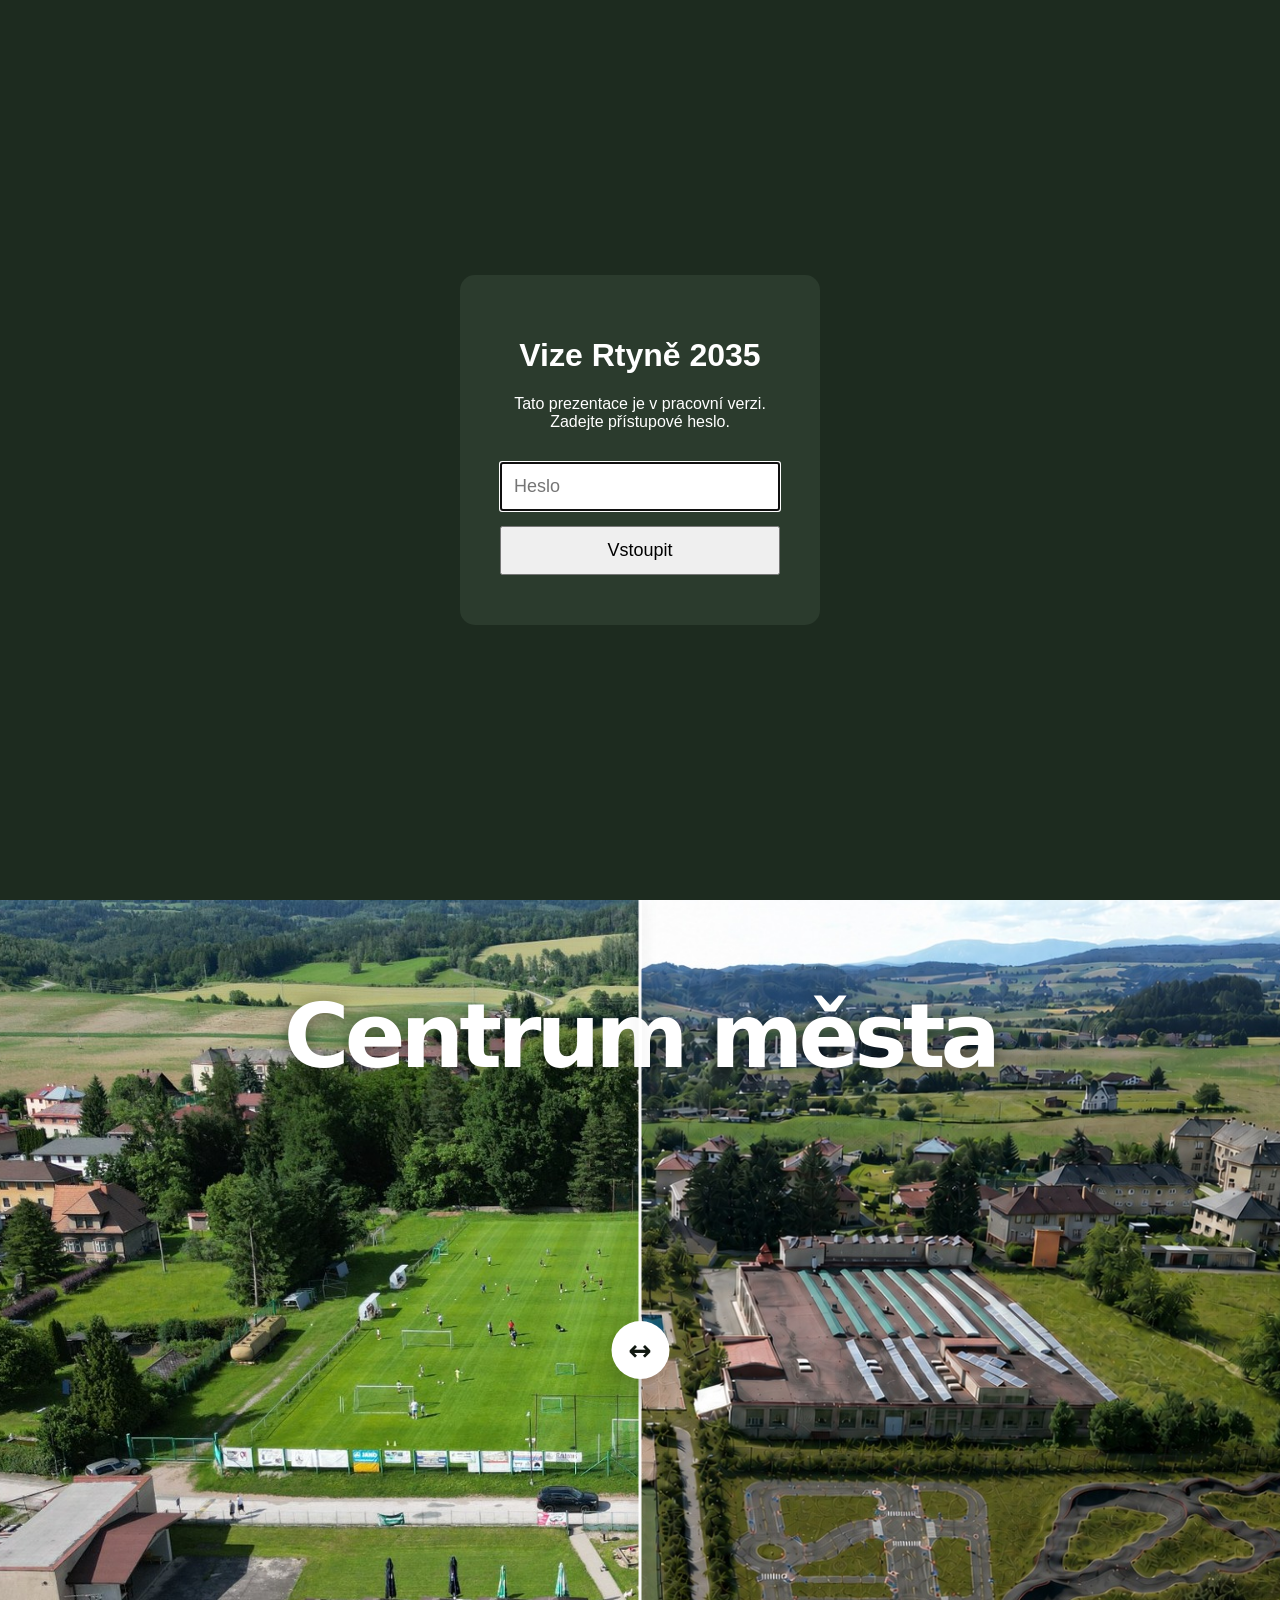
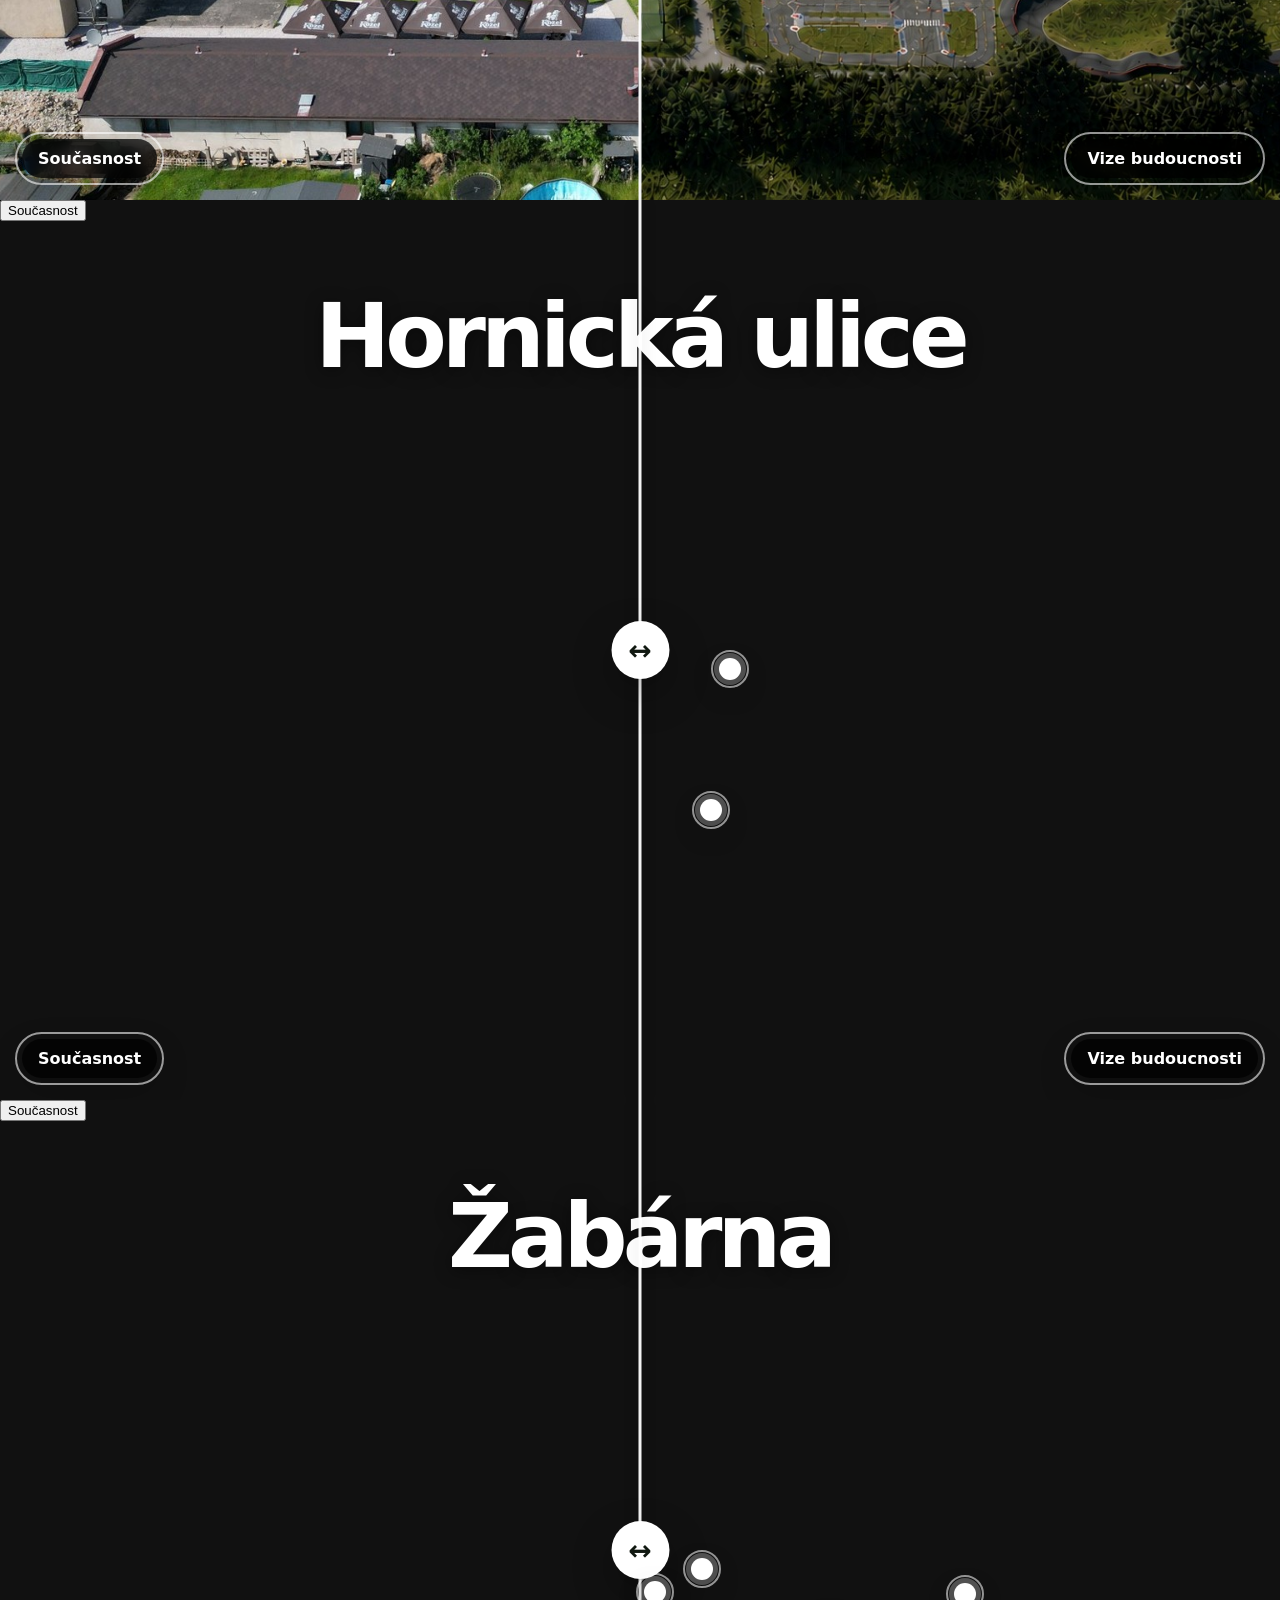
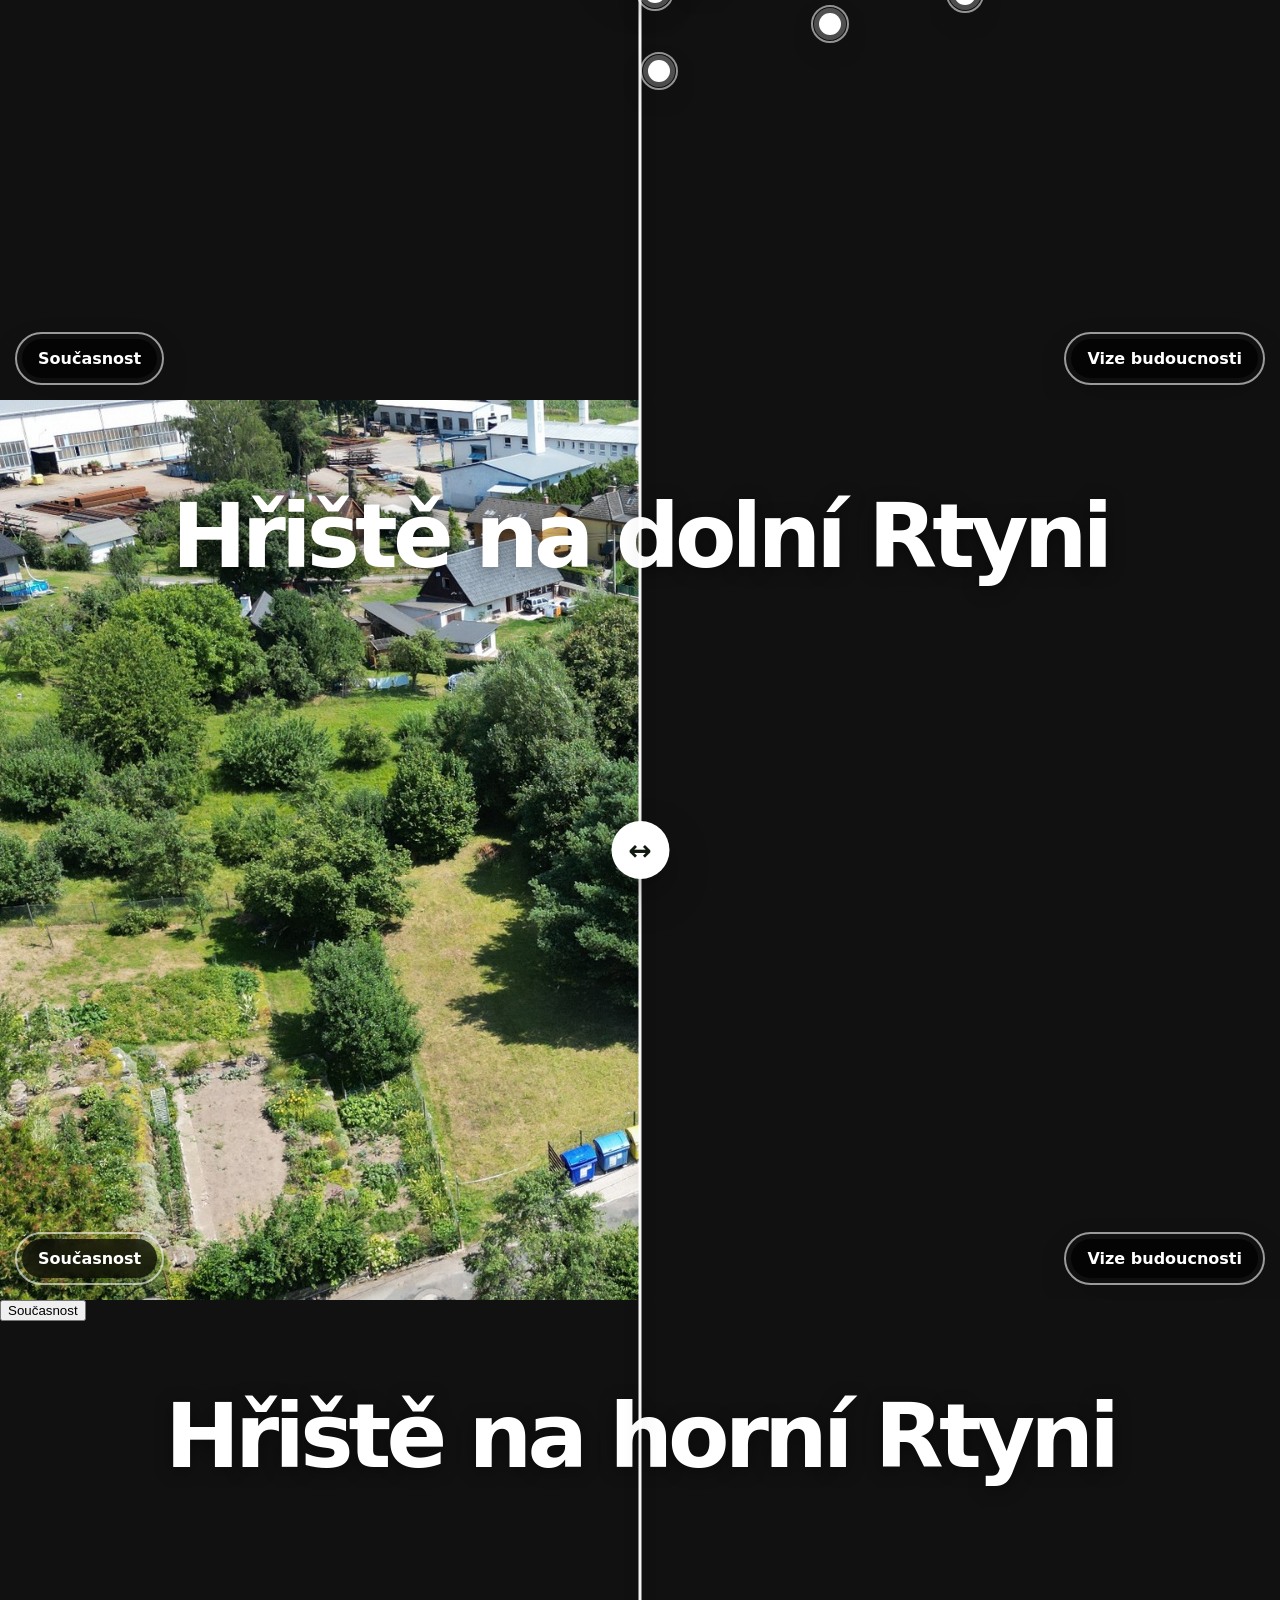
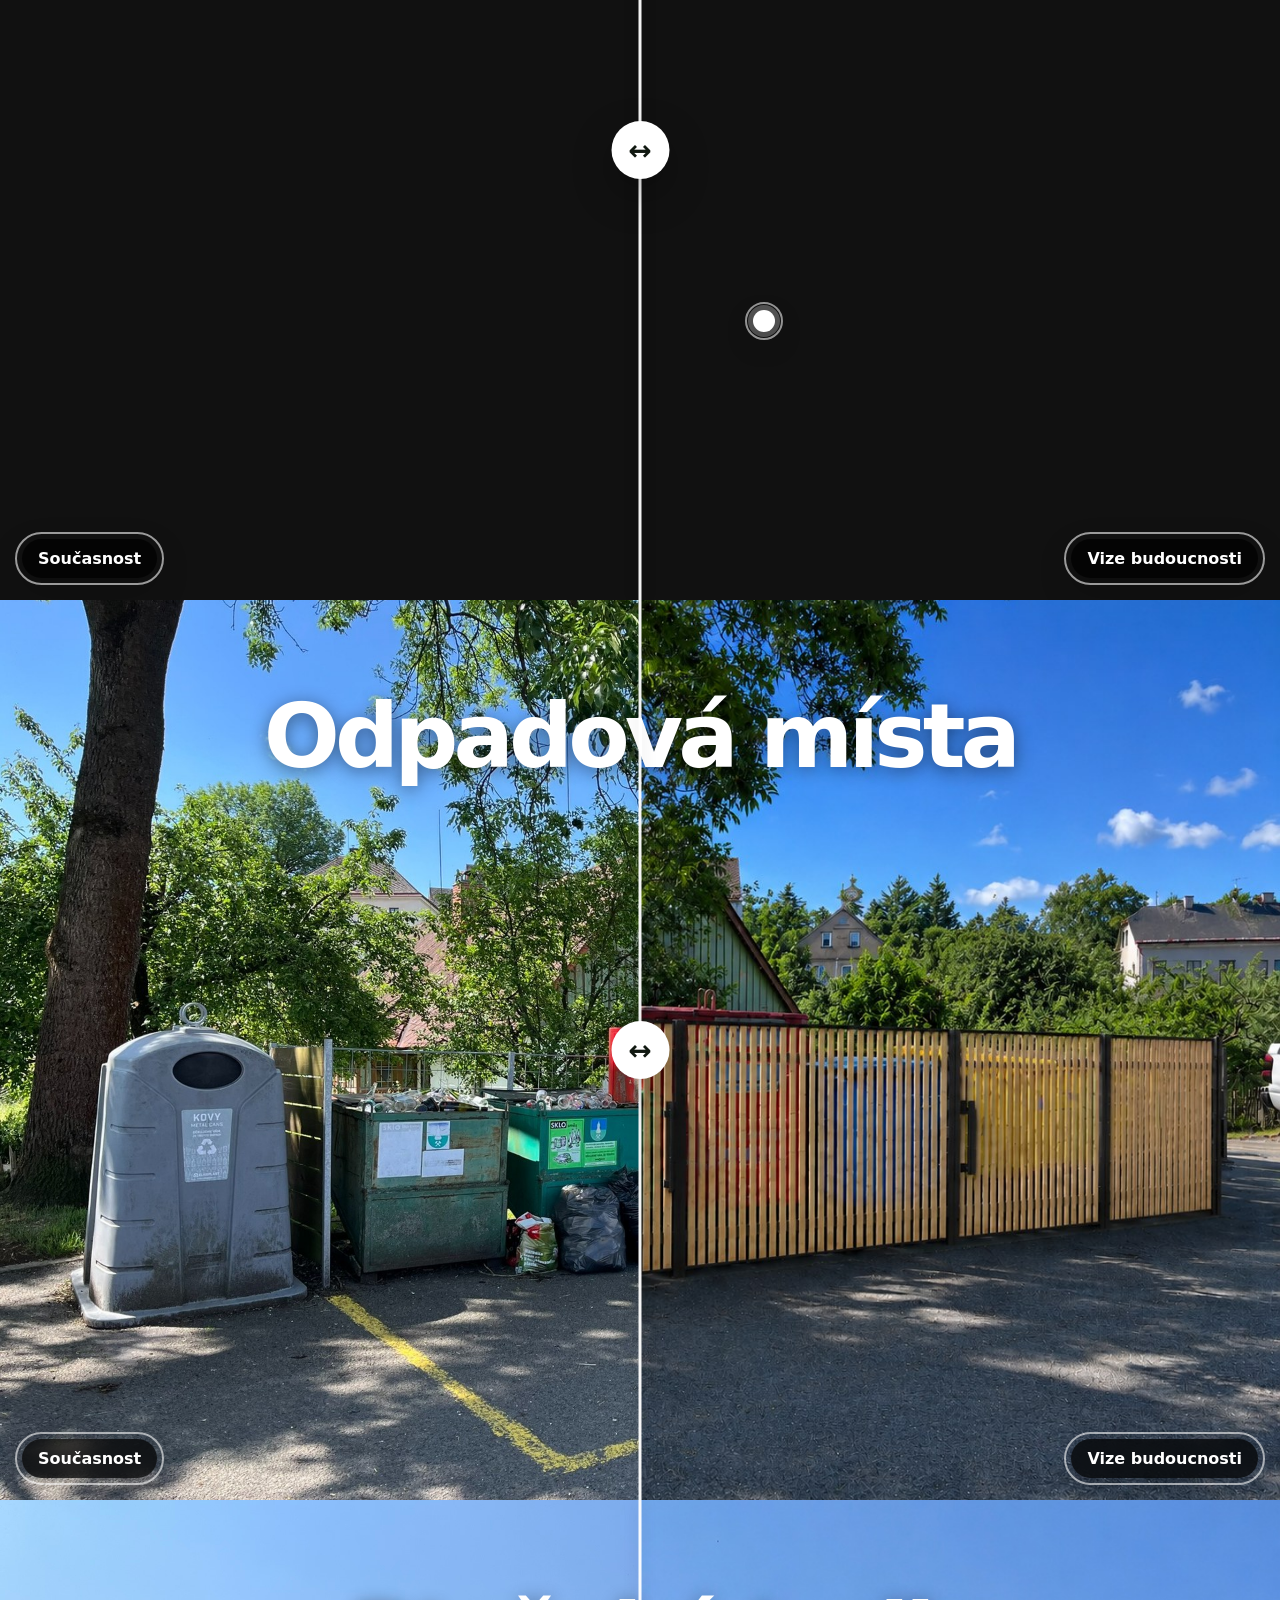
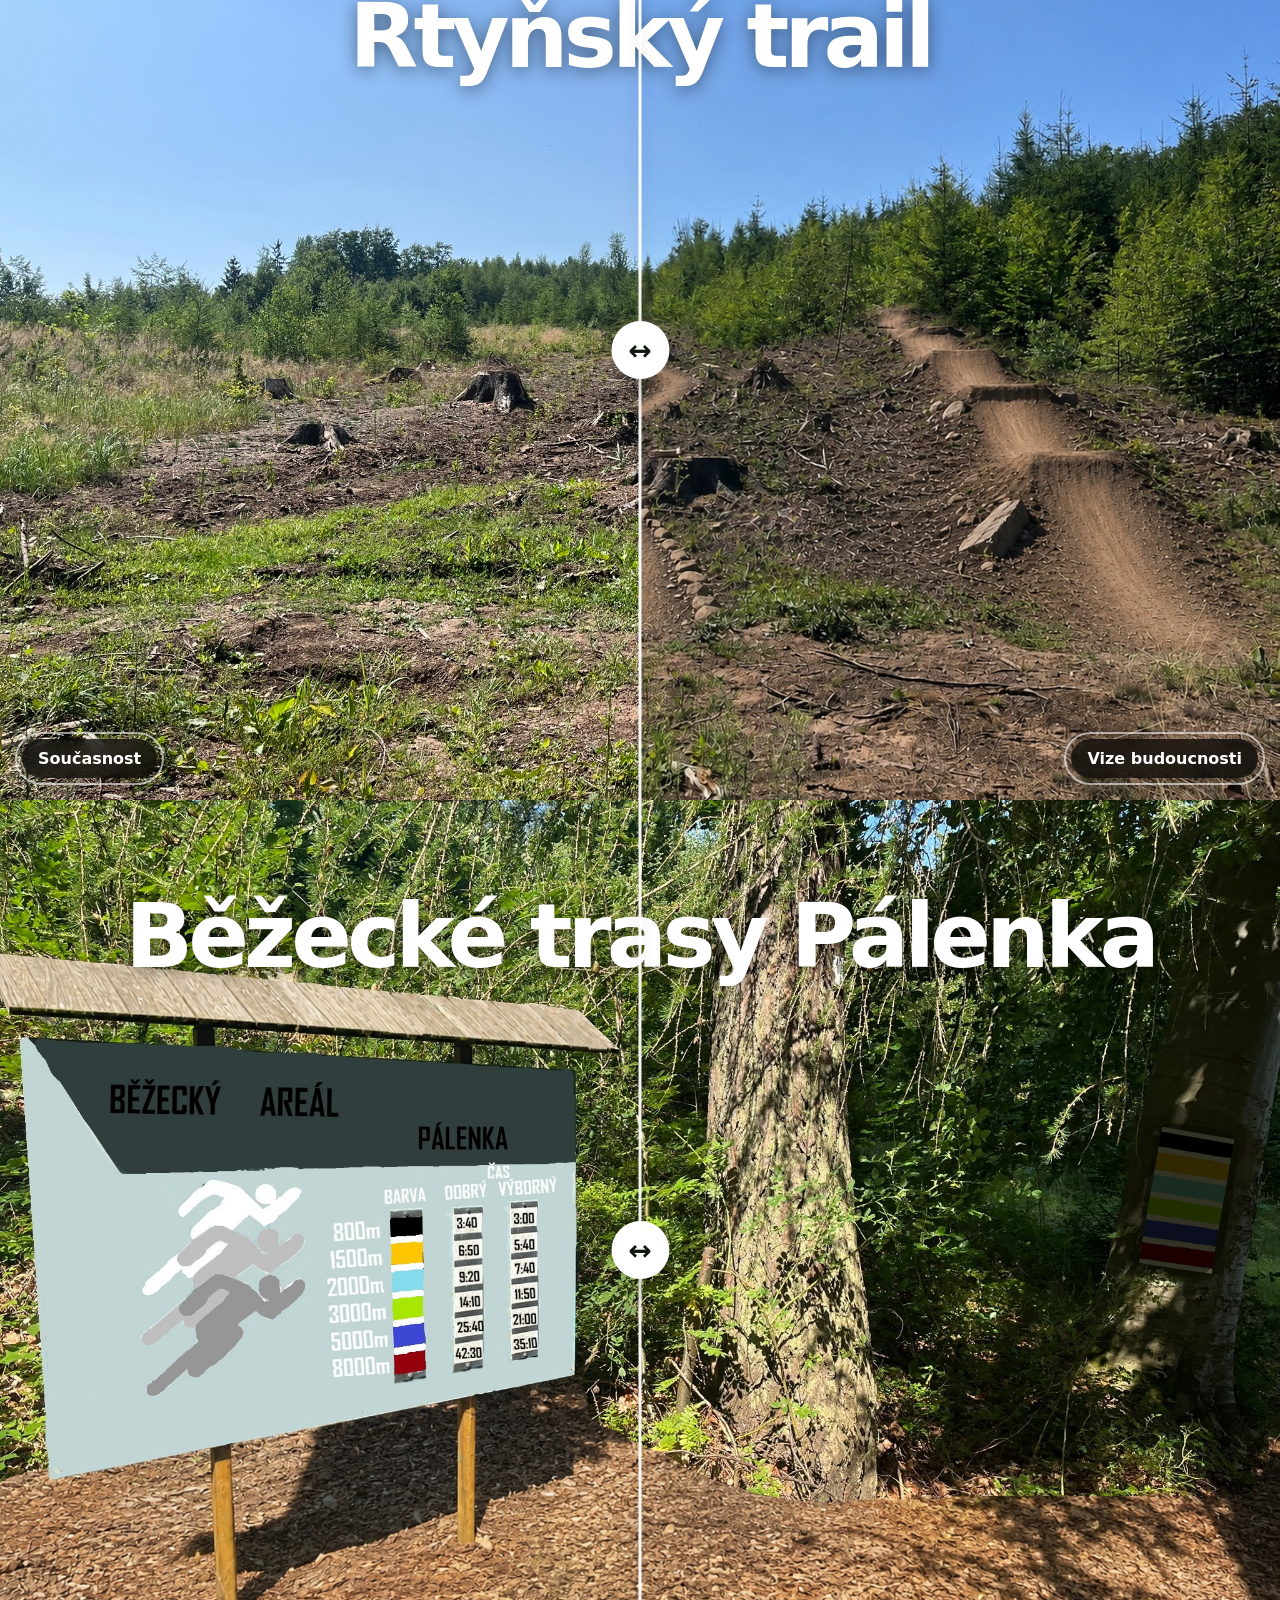
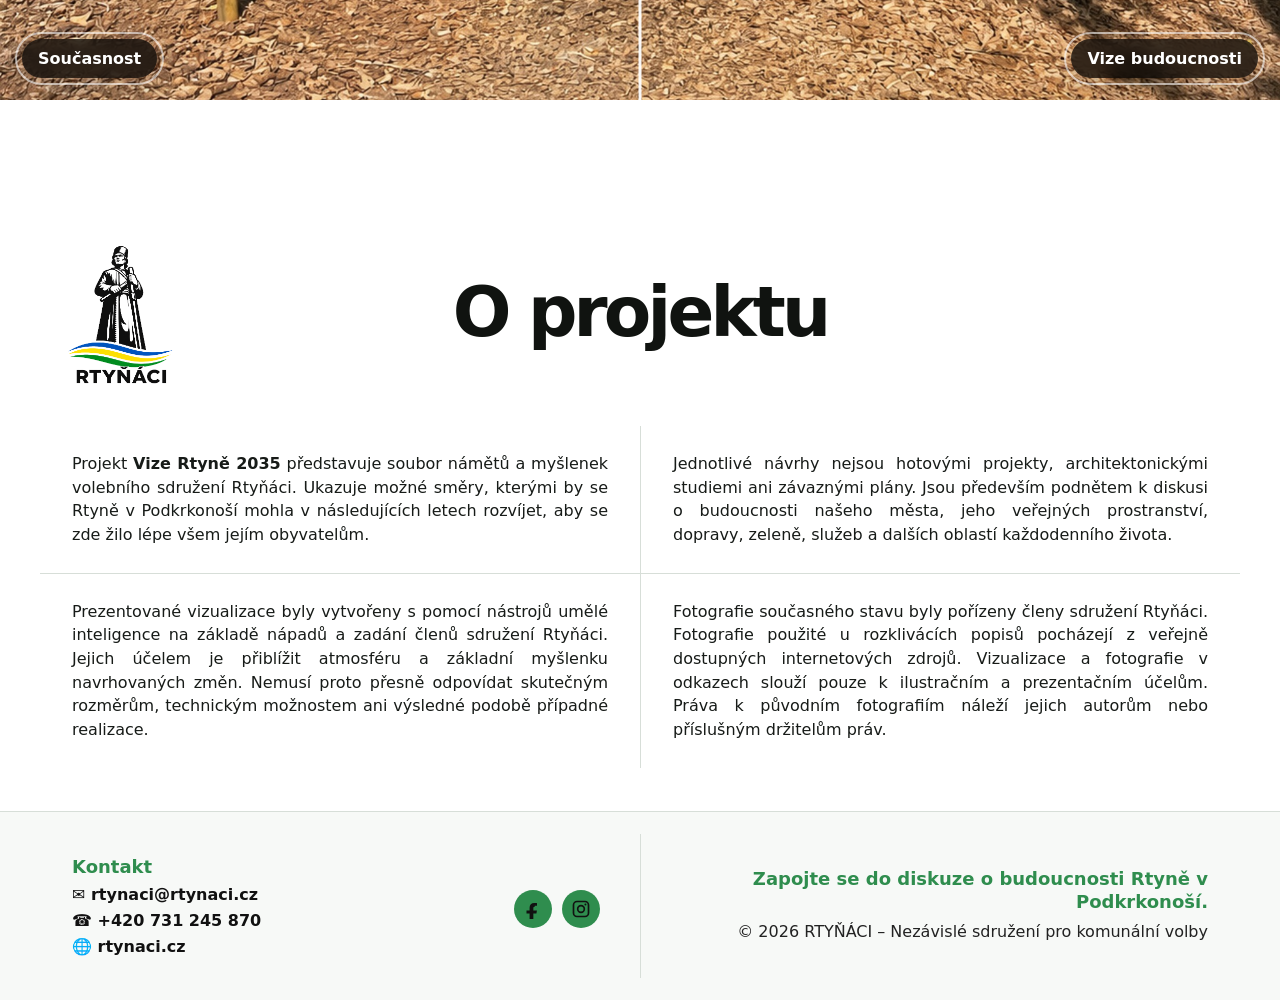
==== index.html @ 789ea383 "yes" ====
<!doctype html>
<html lang="cs">
<head>
  <meta charset="utf-8" />
  <meta name="viewport" content="width=device-width, initial-scale=1" />
  <title>Vize Rtyně 2035</title>
  <meta name="description" content="Interaktivní prezentace vizí veřejných prostor ve Rtyni v Podkrkonoší." />
  <link rel="stylesheet" href="style.css" />
  <style>
body.is-locked{
    overflow:hidden;
}
body.is-locked > *:not(#passwordGate){
    pointer-events:none;
    user-select:none;
}
#passwordGate{
    position:fixed;
    inset:0;
    background:#1d2b1f;
    display:flex;
    justify-content:center;
    align-items:center;
    z-index:99999;
    color:white;
    font-family:Arial,sans-serif;
}
.password-box{
    background:#2b3b2d;
    padding:40px;
    border-radius:15px;
    width:360px;
    text-align:center;
}
.password-box input{
    width:100%;
    padding:12px;
    margin:15px 0;
    font-size:18px;
}
.password-box button{
    width:100%;
    padding:12px;
    font-size:18px;
    cursor:pointer;
}
#passwordError{
    color:#ffb5b5;
    margin-top:10px;
}
</style>
</head>
<body>

  
<div id="passwordGate">
  <form class="password-box" id="passwordForm">
    <h1>Vize Rtyně 2035</h1>

    <p>Tato prezentace je v pracovní verzi.<br>Zadejte přístupové heslo.</p>

    <input
      id="passwordInput"
      type="password"
      placeholder="Heslo"
      autocomplete="current-password"
      autofocus
    >

    <button type="submit">Vstoupit</button>

    <div id="passwordError"></div>
  </form>
</div>

<div class="welcome-screen" id="welcomeScreen">
  <div class="welcome-screen__content">

    <h1>Vize Rtyně 2035</h1>

    <p class="welcome-screen__intro">
      Vítáme Vás na stránkách volebního sdružení Rtyňáci, kde představujeme
      naše vize Rtyně v Podkrkonoší, kam bychom ji v následujících letech chtěli posunout.
    </p>

    <div class="welcome-help">

      <div class="welcome-help__item">
        <div class="welcome-slider-demo">
          <span>Současnost</span>
          <div class="welcome-slider-demo__line">
            <div class="welcome-slider-demo__handle">↔</div>
          </div>
          <span>Vize</span>
        </div>

        <h2>Porovnávejte současnost a vizi</h2>
        <p>
          Posunutím svislého posuvníku můžete porovnat současný stav místa
          s naší představou jeho možné budoucí podoby.
        </p>
      </div>

      <div class="welcome-help__item">

       <div class="welcome-hotspot-demo-wrap">
  <div class="welcome-demo-controls">

    <span class="welcome-demo-label">
      Současnost
    </span>

    <div class="welcome-hotspot-demo"></div>

    <span class="welcome-demo-label">
      Vize
    </span>

  </div>
</div>

        <h2>Rozklikněte jednotlivé nápady</h2>
        <p>
          Kliknutím na označené body zobrazíte podrobnější informace a inspirativní fotografie k jednotlivým návrhům.
        </p>
      </div>

    </div>

    <img
      class="welcome-screen__logo"
      src="images/o-projektu/logo-rtynaci.png"
      alt="Rtyňáci"
    >

    <button class="welcome-screen__button" id="welcomeContinue">
      Prohlédnout vize
    </button>

  </div>
</div>

  <header class="topbar" aria-label="Hlavní navigace">
    <nav class="nav" aria-label="Menu">
      <a href="#uvod" class="nav-link">Mapa</a>
      <div class="dropdown">
        <button class="dropdown-toggle" type="button">Místa</button>
        <div class="dropdown-menu" aria-label="Seznam míst">
          <a href="#zabarna">Žabárna</a>
          <a href="#horni">Hřiště na horní Rtyni</a>
          <a href="#hornicka">Hornická ulice</a>
          <a href="#dolni">Hřiště na dolní Rtyni</a>
          <a href="#centrum">Centrum města</a>
          <a href="#odpady">Odpadová místa</a>
          <a href="#rtynsky-trail">Rtyňský trail</a>
          <a href="#bezecke-trasy-palenka">Běžecké trasy Pálenka</a>
        </div>
      </div>
      <a href="#o-projektu" class="nav-link">O projektu</a>
    </nav>
  </header>

  <main>
    <section id="uvod" class="city-map page" aria-label="Mapa Rtyně">
      <picture><source media="(max-width: 820px)" srcset="images/mapa/rtyne-letecky-mobile.webp" type="image/webp" /><img class="city-map-img" src="images/mapa/rtyne-letecky.jpg" alt="Letecký pohled na Rtyni" fetchpriority="high" decoding="async" /></picture>

      <div class="city-title">
        <h1>Vize Rtyně 2035</h1>
        <p>Kliknutím na bod otevřete konkrétní místo.</p>
      </div>

      <div class="city-points" id="cityPoints" aria-label="Klikací body ve městě"></div>
    </section>

    <section id="zabarna" class="compare page" aria-label="Žabárna">
      <picture><source media="(max-width: 820px)" srcset="images/zabarna/vize-mobile.webp" type="image/webp" /><img class="compare-img compare-future" src="images/zabarna/vize.jpg" alt="Vize budoucnosti rybníka Žabárna" loading="lazy" decoding="async" /></picture>
      <div class="compare-before">
        <picture><source media="(max-width: 820px)" srcset="images/zabarna/soucasnost-mobile.webp" type="image/webp" /><img class="compare-img compare-current" src="images/zabarna/soucasnost.jpg" alt="Současný stav rybníka Žabárna" loading="lazy" decoding="async" /></picture>
      </div>
      <input class="compare-range" type="range" min="0" max="100" value="50" aria-label="Porovnání současnosti a vize Žabárny" />
      <div class="compare-line" aria-hidden="true"><span class="handle">↔</span></div>
      <div class="title-card"><h1>Žabárna</h1></div>
      <div class="hotspots" id="hotspots" data-hotspots="data/hotspots.json" aria-label="Klikací body vize Žabárny"></div>
      <article class="info-card" id="infoCard" hidden>
        <button class="card-close" id="cardClose" aria-label="Zavřít kartu">×</button>
        <img id="cardImage" src="" alt="" />
        <div class="card-body">
          <h2 id="cardTitle"></h2>
          <p id="cardText"></p>
        </div>
      </article>
      <div class="labels" aria-hidden="true"><span>Současnost</span><span>Vize budoucnosti</span></div>
    </section>

    <section id="horni" class="compare page" aria-label="Hřiště na horní Rtyni">
      <picture><source media="(max-width: 820px)" srcset="images/horni/vize-mobile.webp" type="image/webp" /><img class="compare-img compare-future" src="images/horni/vize.jpg" alt="Vize Hřiště na horní Rtyni" loading="lazy" decoding="async" /></picture>
      <div class="compare-before"><picture><source media="(max-width: 820px)" srcset="images/horni/soucasnost-mobile.webp" type="image/webp" /><img class="compare-img compare-current" src="images/horni/soucasnost.jpg" alt="Současný stav Hřiště na horní Rtyni" loading="lazy" decoding="async" /></picture></div>
      <input class="compare-range" type="range" min="0" max="100" value="50" aria-label="Porovnání Hřiště na horní Rtyni" />
      <div class="compare-line" aria-hidden="true"><span class="handle">↔</span></div>
      <div class="title-card"><h1>Hřiště na horní Rtyni</h1></div>
      <div class="hotspots" data-hotspots="data/horni-hotspots.json" aria-label="Klikací body vize Hřiště na horní Rtyni"></div>
      <article class="info-card" hidden>
        <button class="card-close" aria-label="Zavřít kartu">×</button>
        <img src="" alt="" />
        <div class="card-body">
          <h2></h2>
          <p></p>
        </div>
      </article>
      <div class="labels" aria-hidden="true"><span>Současnost</span><span>Vize budoucnosti</span></div>
    </section>

    <section id="hornicka" class="compare page empty-future" aria-label="Hornická ulice">
      <picture><source media="(max-width: 820px)" srcset="images/hornicka/vize-mobile.webp" type="image/webp" /><img class="compare-img compare-future" src="images/hornicka/vize.jpg" alt="Prázdná vize Hornické ulice" loading="lazy" decoding="async" /></picture>
      <div class="compare-before"><picture><source media="(max-width: 820px)" srcset="images/hornicka/soucasnost-mobile.webp" type="image/webp" /><img class="compare-img compare-current" src="images/hornicka/soucasnost.jpg" alt="Současný stav Hornické ulice" loading="lazy" decoding="async" /></picture></div>
      <input class="compare-range" type="range" min="0" max="100" value="50" aria-label="Porovnání Hornické ulice" />
      <div class="compare-line" aria-hidden="true"><span class="handle">↔</span></div>
      <div class="title-card"><h1>Hornická ulice</h1></div>
      <div class="labels" aria-hidden="true"><span>Současnost</span><span>Vize budoucnosti</span></div>
    </section>

    <section id="dolni" class="compare page empty-future" aria-label="Hřiště na  Rtyni">
      <picture><source media="(max-width: 820px)" srcset="images/dolni/vize-mobile.webp" type="image/webp" /><img class="compare-img compare-future" src="images/dolni/vize.jpg" alt="Prázdná vize Hřiště na dolní Rtyni" loading="lazy" decoding="async" /></picture>
      <div class="compare-before"><picture><source media="(max-width: 820px)" srcset="images/dolni/soucasnost-mobile.webp" type="image/webp" /><img class="compare-img compare-current" src="images/dolni/soucasnost.jpg" alt="Současný stav Hřiště na dolní Rtyni" loading="lazy" decoding="async" /></picture></div>
      <input class="compare-range" type="range" min="0" max="100" value="50" aria-label="Porovnání Hřiště na dolní Rtyni" />
      <div class="compare-line" aria-hidden="true"><span class="handle">↔</span></div>
      <div class="title-card"><h1>Hřiště na dolní Rtyni</h1></div>
      <div class="labels" aria-hidden="true"><span>Současnost</span><span>Vize budoucnosti</span></div>
    </section>

    <section id="centrum" class="compare page empty-future" aria-label="Centrum města">
      <picture><source media="(max-width: 820px)" srcset="images/centrum/vize-mobile.webp" type="image/webp" /><img class="compare-img compare-future" src="images/centrum/vize.jpg" alt="Prázdná vize centra města" loading="lazy" decoding="async" /></picture>
      <div class="compare-before"><picture><source media="(max-width: 820px)" srcset="images/centrum/soucasnost-mobile.webp" type="image/webp" /><img class="compare-img compare-current" src="images/centrum/soucasnost.jpg" alt="Současný stav centra města" loading="lazy" decoding="async" /></picture></div>
      <input class="compare-range" type="range" min="0" max="100" value="50" aria-label="Porovnání centra města" />
      <div class="compare-line" aria-hidden="true"><span class="handle">↔</span></div>
      <div class="title-card"><h1>Centrum města</h1></div>
      <div class="labels" aria-hidden="true"><span>Současnost</span><span>Vize budoucnosti</span></div>
    </section>

    <section id="odpady" class="compare page" aria-label="Odpadová místa">
      <picture><source media="(max-width: 820px)" srcset="images/odpady/vize-mobile.webp" type="image/webp" /><img class="compare-img compare-future" src="images/odpady/vize.jpg" alt="Vize odpadových míst" loading="lazy" decoding="async" /></picture>
      <div class="compare-before"><picture><source media="(max-width: 820px)" srcset="images/odpady/soucasnost-mobile.webp" type="image/webp" /><img class="compare-img compare-current" src="images/odpady/soucasnost.jpg" alt="Současný stav odpadového místa" loading="lazy" decoding="async" /></picture></div>
      <input class="compare-range" type="range" min="0" max="100" value="50" aria-label="Porovnání odpadových míst" />
      <div class="compare-line" aria-hidden="true"><span class="handle">↔</span></div>
      <div class="title-card"><h1>Odpadová místa</h1></div>
      <div class="labels" aria-hidden="true"><span>Současnost</span><span>Vize budoucnosti</span></div>
    </section>

    <section id="rtynsky-trail" class="compare page empty-future" aria-label="Rtyňský trail">
      <picture><source media="(max-width: 820px)" srcset="images/rtynsky-trail/vize-mobile.webp" type="image/webp" /><img class="compare-img compare-future" src="images/rtynsky-trail/vize.jpg" alt="Budoucí vize Rtyňského trailu" loading="lazy" decoding="async" /></picture>
      <div class="compare-before"><picture><source media="(max-width: 820px)" srcset="images/rtynsky-trail/soucasnost-mobile.webp" type="image/webp" /><img class="compare-img compare-current" src="images/rtynsky-trail/soucasnost.jpg" alt="Současný stav Rtyňského trailu" loading="lazy" decoding="async" /></picture></div>
      <input class="compare-range" type="range" min="0" max="100" value="50" aria-label="Porovnání současnosti a vize Rtyňského trailu" />
      <div class="compare-line" aria-hidden="true"><span class="handle">↔</span></div>
      <div class="title-card"><h1>Rtyňský trail</h1></div>
      <div class="hotspots" data-hotspots="data/rtynsky-trail-hotspots.json" aria-label="Klikací body Rtyňského trailu"></div>
      <article class="info-card" hidden>
        <button class="card-close" aria-label="Zavřít kartu">×</button>
        <img src="" alt="" />
        <div class="card-body"><h2></h2><p></p></div>
      </article>
      <div class="labels" aria-hidden="true"><span>Současnost</span><span>Vize budoucnosti</span></div>
    </section>

    <section id="bezecke-trasy-palenka" class="compare page empty-future" aria-label="Běžecké trasy Pálenka">
      <picture><source media="(max-width: 820px)" srcset="images/palenka/vize-mobile.webp" type="image/webp" /><img class="compare-img compare-future" src="images/palenka/vize.jpg" alt="Budoucí vize běžeckých tras Pálenka" loading="lazy" decoding="async" /></picture>
      <div class="compare-before"><picture><source media="(max-width: 820px)" srcset="images/palenka/soucasnost-mobile.webp" type="image/webp" /><img class="compare-img compare-current" src="images/palenka/soucasnost.jpg" alt="Současný stav běžeckých tras Pálenka" loading="lazy" decoding="async" /></picture></div>
      <input class="compare-range" type="range" min="0" max="100" value="50" aria-label="Porovnání současnosti a vize běžeckých tras Pálenka" />
      <div class="compare-line" aria-hidden="true"><span class="handle">↔</span></div>
      <div class="title-card"><h1>Běžecké trasy Pálenka</h1></div>
      <div class="hotspots" data-hotspots="data/palenka-hotspots.json" aria-label="Klikací body běžeckých tras Pálenka"></div>
      <article class="info-card" hidden>
        <button class="card-close" aria-label="Zavřít kartu">×</button>
        <img src="" alt="" />
        <div class="card-body"><h2></h2><p></p></div>
      </article>
      <div class="labels" aria-hidden="true"><span>Současnost</span><span>Vize budoucnosti</span></div>
    </section>


    <section id="o-projektu" class="about-project page" aria-labelledby="aboutProjectTitle">
      <div class="about-project__inner">

        <div class="about-project__masthead">
          <img
            class="about-project__logo"
            src="images/o-projektu/logo-rtynaci.png"
            alt="Rtyňáci"
          />

          <header class="about-project__header">
<h1 id="aboutProjectTitle">
              O projektu
            </h1>
          </header>
        </div>

        <div class="about-project__layout">
          <div class="about-project__body">
            <div class="about-project__columns">
              <div>
                <p>Projekt <strong>Vize Rtyně 2035</strong> představuje soubor námětů a myšlenek volebního sdružení Rtyňáci. Ukazuje možné směry, kterými by se Rtyně v Podkrkonoší mohla v následujících letech rozvíjet, aby se zde žilo lépe všem jejím obyvatelům.</p>

                <p>Prezentované vizualizace byly vytvořeny s pomocí nástrojů umělé inteligence na základě nápadů a zadání členů sdružení Rtyňáci. Jejich účelem je přiblížit atmosféru a základní myšlenku navrhovaných změn. Nemusí proto přesně odpovídat skutečným rozměrům, technickým možnostem ani výsledné podobě případné realizace.</p>
                 </div>

              <div>
               <p>Jednotlivé návrhy nejsou hotovými projekty, architektonickými studiemi ani závaznými plány. Jsou především podnětem k diskusi o budoucnosti našeho města, jeho veřejných prostranství, dopravy, zeleně, služeb a dalších oblastí každodenního života.</p>

                <p>Fotografie současného stavu byly pořízeny členy sdružení Rtyňáci. Fotografie použité u rozklivácích popisů pocházejí z veřejně dostupných internetových zdrojů. Vizualizace a fotografie v odkazech slouží pouze k ilustračním a prezentačním účelům. Práva k původním fotografiím náleží jejich autorům nebo příslušným držitelům práv.</p>
              </div>
            </div>
</div>
</div>
      </div>

      <footer class="about-project__footer">
        <div class="about-project__footer-inner">
          <div class="footer-contact">
            <div class="footer-contact__details">
              <strong>Kontakt</strong>
              <a href="mailto:rtynaci@rtynaci.cz">✉ rtynaci@rtynaci.cz</a>
              <a href="tel:+420731245870">☎ +420 731 245 870</a>
              <a href="https://rtynaci.cz/" target="_blank" rel="noopener noreferrer">🌐 rtynaci.cz</a>
            </div>

            <div class="footer-social" aria-label="Sociální sítě">
              <a
                class="social-link"
                href="https://www.facebook.com/people/Rty%C5%88%C3%A1ci/61572109281698/"
                target="_blank"
                rel="noopener noreferrer"
                aria-label="Facebook"
                title="Facebook"
              >
                <svg viewBox="0 0 24 24" width="20" height="20" fill="currentColor" aria-hidden="true">
                  <path d="M14.2 8.2h2.6V5.1c-.5-.1-2-.2-3.4-.2-3.3 0-5.5 2-5.5 5.7v3.2H4.2v3.5h3.7V24h4.5v-6.7h3.7l.6-3.5h-4.3v-2.9c0-1 .3-1.7 1.8-1.7z"/>
                </svg>
              </a>

              <a
                class="social-link"
                href="https://www.instagram.com/rtynaci?utm_source=qr"
                target="_blank"
                rel="noopener noreferrer"
                aria-label="Instagram"
                title="Instagram"
              >
                <svg viewBox="0 0 24 24" width="20" height="20" fill="currentColor" aria-hidden="true">
                  <path d="M7.2 2h9.6A5.2 5.2 0 0 1 22 7.2v9.6a5.2 5.2 0 0 1-5.2 5.2H7.2A5.2 5.2 0 0 1 2 16.8V7.2A5.2 5.2 0 0 1 7.2 2zm0 2A3.2 3.2 0 0 0 4 7.2v9.6A3.2 3.2 0 0 0 7.2 20h9.6a3.2 3.2 0 0 0 3.2-3.2V7.2A3.2 3.2 0 0 0 16.8 4H7.2zm10.1 1.5a1.2 1.2 0 1 1 0 2.4 1.2 1.2 0 0 1 0-2.4zM12 7a5 5 0 1 1 0 10 5 5 0 0 1 0-10zm0 2a3 3 0 1 0 0 6 3 3 0 0 0 0-6z"/>
                </svg>
              </a>
            </div>
          </div>

          <div class="footer-discussion">
            <strong>Zapojte se do diskuze o budoucnosti Rtyně v Podkrkonoší.</strong>
            <span>© 2026 RTYŇÁCI – Nezávislé sdružení pro komunální volby</span>

            
          </div>
        </div>
      </footer>
    </section>

  </main>

  <script src="config.js"></script>
  <script src="slider.js"></script>
  <script src="hotspots.js"></script>
  <script src="script.js"></script>
  <script>
(function () {

const PASSWORD = window.SETTINGS?.password || "ks40";

const gate = document.getElementById("passwordGate");
const form = document.getElementById("passwordForm");
const input = document.getElementById("passwordInput");
const error = document.getElementById("passwordError");

document.body.classList.add("is-locked");

function unlock(){
    gate.style.display="none";
    document.body.classList.remove("is-locked");
}

form.addEventListener("submit",function(e){

    e.preventDefault();

    if(input.value===PASSWORD){

              unlock();

    }else{

        error.textContent="Špatné heslo - mazej pryč";
        input.value="";
    }

});

})();
</script>
     <script src="local-editor-link.js"></script>
</body>
</html>
---- style.css ----
:root{
  --green:#2f8d4e;
  --black:#08110c;
  --white:#fff;
  --glass-light:rgba(255,255,255,.9);
  --shadow:0 20px 60px rgba(0,0,0,.28);
}
*{box-sizing:border-box}
html{scroll-behavior:smooth}
body{
  margin:0;
  font-family:Inter, ui-sans-serif, system-ui, -apple-system, BlinkMacSystemFont, "Segoe UI", sans-serif;
  color:var(--white);
  background:#0b120e;
  overflow-x:hidden;
}
a{color:inherit;text-decoration:none}
.page{min-height:100svh}

.topbar{
  position:fixed;
  z-index:50;
  top:18px;
  left:22px;
  right:22px;
  display:grid;
  grid-template-columns:1fr;
  align-items:center;
  gap:18px;
  pointer-events:none;
}
.nav{
  justify-self:center;
pointer-events:auto}
.brand{
  display:flex;
  align-items:center;
  gap:12px;
  font-weight:900;
  letter-spacing:.02em;
  font-size:clamp(20px,2vw,34px);
  text-shadow:0 3px 18px rgba(0,0,0,.35);
}
.brand-mark{
  width:44px;height:44px;border-radius:12px;
  display:grid;place-items:center;
  background:var(--glass-light);
  color:var(--green);
  box-shadow:0 8px 24px rgba(0,0,0,.22);
}
.nav{
  display:flex;
  gap:4px;
  padding:6px;
  border-radius:999px;
  background:rgba(0,0,0,.70);
  box-shadow:0 12px 34px rgba(0,0,0,.25);
  backdrop-filter:blur(12px);
}
.nav a,.dropdown-toggle{
  display:block;
  padding:12px 24px;
  border-radius:999px;
  font-weight:800;
  font-size:18px;
  line-height:1;
}
.nav a.active{background:var(--green)}
.dropdown{position:relative}
.dropdown-toggle{
  border:0;
  color:#fff;
  background:transparent;
  font-family:inherit;
  cursor:pointer;
}
.dropdown-menu{
  position:absolute;
  top:calc(100% + 10px);
  left:50%;
  min-width:260px;
  transform:translateX(-50%) translateY(8px);
  opacity:0;
  visibility:hidden;
  overflow:hidden;
  border-radius:18px;
  background:rgba(255,255,255,.96);
  color:#111;
  box-shadow:0 20px 50px rgba(0,0,0,.25);
  backdrop-filter:blur(12px);
  transition:opacity .18s ease, transform .18s ease, visibility .18s ease;
}
.dropdown:hover .dropdown-menu,
.dropdown:focus-within .dropdown-menu{
  opacity:1;
  visibility:visible;
  transform:translateX(-50%) translateY(0);
}
.dropdown-menu a{
  padding:14px 18px;
  border-radius:0;
  color:#111;
  font-size:15px;
  font-weight:800;
  line-height:1.25;
}
.dropdown-menu a:hover{background:#f2f2f2}

.city-map{
  position:relative;
  width:100vw;
  height:100svh;
  overflow:hidden;
  isolation:isolate;
  background:#111;
}
.city-map::after{
  content:"";
  position:absolute;
  inset:0;
  z-index:1;
  pointer-events:none;
  background:linear-gradient(to bottom, rgba(0,0,0,.18), rgba(0,0,0,.02) 35%, rgba(0,0,0,.18));
}
.city-map-img{
  position:absolute;
  inset:0;
  width:100%;
  height:100%;
  object-fit:cover;
  object-position:center center;
  user-select:none;
  pointer-events:none;
}
.city-title{
  position:absolute;
  z-index:4;
  top:112px;
  left:50%;
  transform:translateX(-50%);
  width:min(92vw,760px);
  text-align:center;
  text-shadow:0 3px 18px rgba(0,0,0,.45);
  pointer-events:none;
}
.city-title h1{
  margin:0;
  font-size:clamp(48px,7vw,104px);
  line-height:.92;
  letter-spacing:-.055em;
}
.city-title p{
  margin:16px 0 0;
  font-size:clamp(16px,1.7vw,24px);
  font-weight:750;
}
.city-points{
  position:absolute;
  inset:0;
  z-index:5;
}
.city-hotspot{
  position:absolute;
  left:var(--x);
  top:var(--y);
  width:28px;
  height:28px;
  border-radius:999px;
  background:#fff;
  box-shadow:0 10px 28px rgba(0,0,0,.26), 0 0 0 6px rgba(255,255,255,.28);
  transform:translate(-50%,-50%) scale(1);
  transition:transform .2s ease, background .18s ease;
}
.city-hotspot::after{
  content:"";
  position:absolute;
  inset:-10px;
  border-radius:999px;
  border:2px solid rgba(255,255,255,.55);
  animation:pulse 1.8s ease-out infinite;
}
.city-hotspot:hover{
  background:#111;
  transform:translate(-50%,-50%) scale(1.12);
}
.city-tooltip{
  position:absolute;
  left:50%;
  bottom:calc(100% + 14px);
  transform:translateX(-50%) translateY(4px);
  padding:8px 13px;
  border-radius:999px;
  background:rgba(255,255,255,.96);
  color:#111;
  font-size:15px;
  font-weight:900;
  white-space:nowrap;
  opacity:0;
  pointer-events:none;
  box-shadow:0 10px 28px rgba(0,0,0,.22);
  transition:opacity .18s ease, transform .18s ease;
}
.city-hotspot:hover .city-tooltip{
  opacity:1;
  transform:translateX(-50%) translateY(0);
}

.compare{
  position:relative;
  width:100vw;
  height:100svh;
  overflow:hidden;
  isolation:isolate;
  background:#111;
}
.compare-img{
  position:absolute;
  inset:0;
  width:100%;
  height:100%;
  object-fit:cover;
  object-position:center center;
  user-select:none;
  pointer-events:none;
}
.compare-before{
  position:absolute;
  inset:0;
  width:50%;
  overflow:hidden;
  z-index:2;
}
.compare-before .compare-img{
  width:100vw;
  max-width:none;
}
.compare-range{
  position:absolute;
  inset:0;
  z-index:25;
  width:100%;
  height:100%;
  opacity:0;
  cursor:ew-resize;
}
.compare-line{
  position:absolute;
  z-index:22;
  top:0;
  bottom:0;
  left:50%;
  width:3px;
  transform:translateX(-50%);
  background:rgba(255,255,255,.95);
  box-shadow:0 0 16px rgba(0,0,0,.18);
  pointer-events:none;
}
.handle{
  position:absolute;
  top:50%;left:50%;
  transform:translate(-50%,-50%);
  width:58px;height:58px;
  display:grid;place-items:center;
  border-radius:999px;
  background:#fff;
  color:#101810;
  font-size:28px;
  font-weight:900;
  box-shadow:0 16px 42px rgba(0,0,0,.28);
}
.title-card{
  position:absolute;
  z-index:18;
  top:96px;
  left:50%;
  width:min(92vw,1100px);
  transform:translateX(-50%);
  text-align:center;
  pointer-events:none;
  text-shadow:0 3px 18px rgba(0,0,0,.45);
}
.title-card h1{
  margin:0;
  font-size:clamp(44px,7vw,112px);
  line-height:.9;
  letter-spacing:-.055em;
}
.labels{
  position:absolute;
  z-index:18;
  left:22px;
  right:22px;
  bottom:22px;
  display:flex;
  justify-content:space-between;
  pointer-events:none;
}
.labels span{
  padding:10px 16px;
  border-radius:999px;
  background:rgba(0,0,0,.72);
  backdrop-filter:blur(8px);
  font-weight:900;
  box-shadow:0 12px 34px rgba(0,0,0,.22);
}

.hotspots{
  position:absolute;
  inset:0;
  z-index:30;
  pointer-events:none;
}
.hotspot{
  position:absolute;
  width:22px;
  height:22px;
  min-width:22px;
  padding:0;
  border:0;
  border-radius:999px;
  background:#fff;
  color:transparent;
  font-size:0;
  line-height:1;
  transform:translate(-50%,-50%) scale(.92);
  box-shadow:0 10px 28px rgba(0,0,0,.26), 0 0 0 5px rgba(255,255,255,.28);
  cursor:pointer;
  opacity:0;
  pointer-events:none;
  transition:opacity .28s ease, transform .20s ease, background .18s ease;
}
.hotspot-dot{
  display:block;
  width:100%;
  height:100%;
  border-radius:999px;
  background:transparent;
}
.hotspot-tooltip{
  position:absolute;
  left:50%;
  bottom:calc(100% + 12px);
  transform:translateX(-50%) translateY(4px);
  padding:7px 12px;
  border-radius:999px;
  background:rgba(255,255,255,.96);
  color:#111;
  font-size:14px;
  font-weight:850;
  white-space:nowrap;
  opacity:0;
  pointer-events:none;
  box-shadow:0 10px 28px rgba(0,0,0,.22);
  transition:opacity .18s ease, transform .18s ease;
}
.hotspots.visible .hotspot.future-visible{
  opacity:1;
  pointer-events:auto;
  transform:translate(-50%,-50%) scale(1);
}
.hotspots.visible .hotspot.future-visible::after{
  content:"";
  position:absolute;
  inset:-8px;
  border-radius:999px;
  border:2px solid rgba(255,255,255,.55);
  animation:pulse 1.8s ease-out infinite;
}
.hotspot:hover,
.hotspot.active{
  transform:translate(-50%,-50%) scale(1.12) !important;
  background:#111;
}
.hotspot:hover .hotspot-tooltip,
.hotspot.active .hotspot-tooltip{
  opacity:1;
  transform:translateX(-50%) translateY(0);
}
@keyframes pulse{
  from{opacity:.55;transform:scale(.82)}
  to{opacity:0;transform:scale(1.35)}
}
.info-card{
  position:absolute;
  z-index:40;
  width:min(360px, calc(100vw - 32px));
  overflow:hidden;
  border-radius:24px;
  background:rgba(255,255,255,.95);
  color:#101810;
  box-shadow:var(--shadow);
  border:1px solid rgba(255,255,255,.65);
  backdrop-filter:blur(10px);
}
.info-card[hidden]{display:none}
.info-card img{
  width:100%;
  height:210px;
  object-fit:cover;
  display:block;
}
.card-body{padding:16px 18px 20px}
.card-body h2{margin:0 0 8px;font-size:24px;line-height:1.1}
.card-body p{margin:0;color:#334036;line-height:1.45;font-weight:600}
.card-close{
  position:absolute;
  top:10px;right:10px;
  width:36px;height:36px;
  border:0;border-radius:999px;
  background:rgba(0,0,0,.72);
  color:white;
  font-size:24px;
  cursor:pointer;
}

@media (max-width:900px){
  .topbar{grid-template-columns:auto 1fr;top:12px;left:12px;right:12px}
  .brand span:last-child{font-size:22px}
  .brand-mark{width:38px;height:38px}
  .nav{justify-self:end}
  .nav a,.dropdown-toggle{padding:10px 14px;font-size:15px}
  .dropdown-menu{left:auto;right:0;transform:translateY(8px);min-width:230px}
  .dropdown:hover .dropdown-menu,.dropdown:focus-within .dropdown-menu{transform:translateY(0)}
  .city-title{top:94px}
  .city-title h1{font-size:clamp(44px,13vw,78px)}
  .city-title p{font-size:16px}
  .title-card{top:94px;width:min(92vw,720px)}
  .title-card h1{font-size:clamp(44px,14vw,84px)}
  .info-card img{height:180px}
}
@media (max-width:560px){
  .city-title{top:86px}
  .city-title h1{font-size:50px}
  .city-title p{display:none}
  .city-hotspot{width:24px;height:24px}
  .title-card{top:86px}
  .title-card h1{font-size:46px}
  .hotspot{width:20px;height:20px;min-width:20px}
  .handle{width:50px;height:50px;font-size:24px}
  .labels{display:none}
}

/* Mobilní zobrazení: fotografie/vizualizace vždy přes celou šířku bez ořezu stran */
@media (max-width: 700px){
  body{
    background:#0b120e;
  }

  .page{
    min-height:0;
  }

  .topbar{
    top:10px;
    left:10px;
    right:10px;
    display:flex;
    justify-content:space-between;
    align-items:center;
    gap:8px;
  }

  .brand{
    min-width:0;
    gap:8px;
    font-size:18px;
    white-space:nowrap;
  }

  .brand-mark{
    width:38px;
    height:38px;
    border-radius:10px;
    flex:0 0 auto;
  }

  .brand span:last-child{
    font-size:18px;
    line-height:1;
    max-width:132px;
    overflow:hidden;
    text-overflow:ellipsis;
  }

  .nav{
    flex:0 0 auto;
    padding:5px;
    gap:2px;
  }

  .nav a,
  .dropdown-toggle{
    padding:10px 13px;
    font-size:15px;
  }

  .dropdown-menu{
    right:0;
    left:auto;
    min-width:220px;
    transform:translateY(8px);
  }

  .dropdown:hover .dropdown-menu,
  .dropdown:focus-within .dropdown-menu{
    transform:translateY(0);
  }

  .city-map,
  .compare{
    width:100vw;
    height:auto;
    min-height:0;
    aspect-ratio:16 / 9;
    overflow:hidden;
    background:#111;
  }

  .city-map-img,
  .compare-img{
    width:100%;
    height:100%;
    object-fit:cover;
    object-position:center center;
  }

  .compare-before .compare-img{
    width:100vw;
    height:100%;
    max-width:none;
  }

  .city-map::after{
    background:linear-gradient(to bottom, rgba(0,0,0,.14), rgba(0,0,0,0) 50%, rgba(0,0,0,.08));
  }

  .city-title{
    top:68px;
    width:92vw;
  }

  .city-title h1{
    font-size:34px;
    letter-spacing:-.035em;
    line-height:1;
  }

  .city-title p{
    display:none;
  }

  .title-card{
    top:62px;
    width:92vw;
    text-shadow:0 2px 12px rgba(0,0,0,.45);
  }

  .title-card h1{
    font-size:34px;
    line-height:1;
    letter-spacing:-.035em;
  }

  .handle{
    width:44px;
    height:44px;
    font-size:22px;
  }

  .compare-line{
    width:2px;
  }

  .labels{
    display:none;
  }

  .city-hotspot{
    width:22px;
    height:22px;
  }

  .hotspot{
    width:24px;
    height:24px;
    min-width:24px;
  }

  .hotspot-tooltip{
    font-size:13px;
    padding:6px 10px;
    bottom:calc(100% + 10px);
  }

  .info-card{
    position:fixed !important;
    left:12px !important;
    right:12px !important;
    bottom:12px !important;
    top:auto !important;
    width:auto;
    max-height:70svh;
    border-radius:20px;
  }

  .info-card img{
    height:180px;
  }
}

@media (max-width: 390px){
  .brand span:last-child{
    display:none;
  }

  .city-title,
  .title-card{
    top:58px;
  }

  .city-title h1,
  .title-card h1{
    font-size:30px;
  }

  .nav a,
  .dropdown-toggle{
    padding:9px 12px;
    font-size:14px;
  }
}

/* =========================================================
   Mobilní verze v25: každá mapa/fotka je karta přes šířku
   - desktop zůstává fullscreen
   - mobil nepoužívá 100vh u fotografií
   - poměr fotek je 16:9, nic se neořezává po stranách
   ========================================================= */
@media (max-width: 820px){
  html, body{
    width:100%;
    overflow-x:hidden;
    background:#0b120e;
  }

  body{
    padding:0;
  }

  .page{
    min-height:0 !important;
  }

  .topbar{
    position:sticky !important;
    top:0 !important;
    left:0 !important;
    right:0 !important;
    z-index:100;
    display:flex !important;
    justify-content:space-between;
    align-items:center;
    gap:10px;
    padding:10px 12px;
    background:rgba(8,17,12,.94);
    backdrop-filter:blur(14px);
    pointer-events:auto;
  }

  .brand{
    gap:9px;
    min-width:0;
    flex:1 1 auto;
    font-size:18px !important;
    line-height:1;
    text-shadow:none;
  }

  .brand-mark{
    width:38px !important;
    height:38px !important;
    border-radius:10px;
    flex:0 0 auto;
  }

  .brand span:last-child{
    font-size:20px !important;
    line-height:1.05;
    white-space:normal;
    max-width:118px;
  }

  .nav{
    flex:0 0 auto;
    gap:2px;
    padding:5px;
    border-radius:999px;
    background:rgba(0,0,0,.72);
  }

  .nav a,
  .dropdown-toggle{
    padding:11px 14px !important;
    font-size:15px !important;
    line-height:1;
  }

  .dropdown-menu{
    left:auto !important;
    right:0 !important;
    min-width:230px;
    transform:translateY(8px) !important;
  }

  .dropdown:hover .dropdown-menu,
  .dropdown:focus-within .dropdown-menu{
    transform:translateY(0) !important;
  }

  .city-map,
  .compare{
    position:relative !important;
    width:100vw !important;
    height:auto !important;
    min-height:0 !important;
    aspect-ratio:16 / 9 !important;
    overflow:hidden !important;
    margin:0 0 14px 0;
    background:#111;
  }

  .city-map-img,
  .compare-img{
    position:absolute !important;
    inset:0 !important;
    width:100% !important;
    height:100% !important;
    object-fit:cover !important;
    object-position:center center !important;
  }

  .compare-before{
    position:absolute !important;
    inset:0 !important;
    height:100% !important;
    width:50%;
    overflow:hidden !important;
  }

  .compare-before .compare-img{
    width:100vw !important;
    height:100% !important;
    max-width:none !important;
  }

  .compare-range{
    position:absolute !important;
    inset:0 !important;
    width:100% !important;
    height:100% !important;
  }

  .compare-line{
    top:0 !important;
    bottom:0 !important;
    height:auto !important;
    width:2px;
  }

  .handle{
    width:42px !important;
    height:42px !important;
    font-size:20px !important;
  }

  .city-title{
    top:18px !important;
    width:90vw;
    text-shadow:0 2px 12px rgba(0,0,0,.45);
  }

  .city-title h1{
    font-size:30px !important;
    line-height:1 !important;
    letter-spacing:-.035em;
  }

  .city-title p{
    display:none !important;
  }

  .title-card{
    top:14px !important;
    width:90vw !important;
    text-shadow:0 2px 12px rgba(0,0,0,.45);
  }

  .title-card h1{
    font-size:clamp(28px, 10vw, 42px) !important;
    line-height:1 !important;
    letter-spacing:-.035em;
  }

  .labels{
    display:none !important;
  }

  .city-hotspot{
    width:18px !important;
    height:18px !important;
    box-shadow:0 8px 22px rgba(0,0,0,.26), 0 0 0 5px rgba(255,255,255,.28);
  }

  .city-hotspot::after{
    inset:-8px !important;
  }

  .city-tooltip,
  .hotspot-tooltip{
    font-size:12px !important;
    padding:6px 9px !important;
  }

  .hotspot{
    width:24px !important;
    height:24px !important;
    min-width:24px !important;
    box-shadow:0 8px 22px rgba(0,0,0,.26), 0 0 0 5px rgba(255,255,255,.28);
  }

  .hotspots.visible .hotspot.future-visible::after{
    inset:-8px !important;
  }

  .info-card{
    position:fixed !important;
    z-index:200 !important;
    left:12px !important;
    right:12px !important;
    bottom:12px !important;
    top:auto !important;
    width:auto !important;
    max-height:72svh;
    border-radius:20px;
  }

  .info-card img{
    height:180px !important;
  }
}

@media (max-width: 390px){
  .brand span:last-child{
    max-width:92px;
    font-size:18px !important;
  }

  .nav a,
  .dropdown-toggle{
    padding:10px 12px !important;
    font-size:14px !important;
  }

  .title-card h1,
  .city-title h1{
    font-size:28px !important;
  }
}


/* =========================================================
   v27: oprava mobilního menu
   - menu je vždy uprostřed
   - rozbalovací nabídka se na mobilu otevře přes šířku displeje
   - neujíždí mimo obrazovku
   ========================================================= */
.dropdown.open .dropdown-menu{
  opacity:1;
  visibility:visible;
  transform:translateX(-50%) translateY(0);
}

@media (max-width: 820px){
  .topbar{
    position:sticky !important;
    top:0 !important;
    left:0 !important;
    right:0 !important;
    z-index:300 !important;
    display:flex !important;
    justify-content:center !important;
    align-items:center !important;
    padding:10px 12px !important;
    background:rgba(8,17,12,.96) !important;
    backdrop-filter:blur(14px);
    pointer-events:auto !important;
  }

  .nav{
    margin:0 auto !important;
    justify-self:center !important;
    flex:0 0 auto !important;
    display:flex !important;
    align-items:center !important;
    gap:4px !important;
    padding:6px !important;
    border-radius:999px !important;
    background:rgba(0,0,0,.76) !important;
  }

  .nav a,
  .dropdown-toggle{
    padding:12px 22px !important;
    font-size:18px !important;
    line-height:1 !important;
  }

  .dropdown{
    position:static !important;
  }

  .dropdown-menu{
    position:fixed !important;
    top:72px !important;
    left:12px !important;
    right:12px !important;
    width:auto !important;
    min-width:0 !important;
    max-width:none !important;
    max-height:calc(100svh - 92px) !important;
    overflow:auto !important;
    transform:translateY(-8px) !important;
    border-radius:22px !important;
    background:rgba(255,255,255,.98) !important;
    color:#111 !important;
    box-shadow:0 18px 55px rgba(0,0,0,.28) !important;
    z-index:400 !important;
  }

  .dropdown:hover .dropdown-menu,
  .dropdown:focus-within .dropdown-menu,
  .dropdown.open .dropdown-menu{
    opacity:1 !important;
    visibility:visible !important;
    transform:translateY(0) !important;
  }

  .dropdown-menu a{
    display:block !important;
    width:100% !important;
    padding:18px 22px !important;
    border-radius:0 !important;
    color:#111 !important;
    font-size:18px !important;
    font-weight:850 !important;
    text-align:left !important;
  }

  .dropdown-menu a:active,
  .dropdown-menu a:hover{
    background:#f2f2f2 !important;
  }
}

@media (max-width: 390px){
  .nav a,
  .dropdown-toggle{
    padding:11px 20px !important;
    font-size:17px !important;
  }
}

/* Trojúhelníky pro místa mimo záběr hlavní mapy */
.city-hotspot.arrow-right,
.city-hotspot.arrow-left,
.city-hotspot.arrow-down{
  width:54px;
  height:54px;
  min-width:54px;
  border:0 !important;
  border-radius:0 !important;
  background:transparent !important;
  box-shadow:none !important;
  color:transparent !important;
  display:block;
  text-decoration:none;
  overflow:visible;
}

.city-hotspot.arrow-right::before,
.city-hotspot.arrow-left::before,
.city-hotspot.arrow-down::before{
  content:"";
  position:absolute;
  left:50%;
  top:50%;
  width:30px;
  height:30px;
  border:2px solid rgba(255,255,255,.62);
  border-radius:50%;
  transform:translate(-50%,-50%) scale(.82);
  animation:pulseTriangleRing 1.8s ease-out infinite;
  pointer-events:none;
  z-index:0;
}

.city-hotspot.arrow-right::after,
.city-hotspot.arrow-left::after,
.city-hotspot.arrow-down::after{
  content:"";
  position:absolute;
  left:50%;
  top:50%;
  width:0;
  height:0;
  border-radius:0;
  animation:none;
  pointer-events:none;
  z-index:1;
}

.city-hotspot.arrow-right::after{
  border-top:16px solid transparent;
  border-bottom:16px solid transparent;
  border-left:28px solid #fff;
  transform:translate(-50%,-50%);
}

.city-hotspot.arrow-left::after{
  border-top:16px solid transparent;
  border-bottom:16px solid transparent;
  border-right:28px solid #fff;
  transform:translate(-50%,-50%);
}

.city-hotspot.arrow-down::after{
  border-left:16px solid transparent;
  border-right:16px solid transparent;
  border-top:28px solid #fff;
  transform:translate(-50%,-50%);
}

.city-hotspot.arrow-right:hover,
.city-hotspot.arrow-left:hover,
.city-hotspot.arrow-down:hover,
.city-hotspot.arrow-right:focus-visible,
.city-hotspot.arrow-left:focus-visible,
.city-hotspot.arrow-down:focus-visible{
  background:transparent !important;
  transform:translate(-50%,-50%) scale(1.08) !important;
}

.city-hotspot.arrow-right:hover::after,
.city-hotspot.arrow-right:focus-visible::after{border-left-color:#111}

.city-hotspot.arrow-left:hover::after,
.city-hotspot.arrow-left:focus-visible::after{border-right-color:#111}

.city-hotspot.arrow-down:hover::after,
.city-hotspot.arrow-down:focus-visible::after{border-top-color:#111}

.city-hotspot.arrow-right .city-tooltip{
  left:auto;
  right:calc(100% + 8px);
  bottom:50%;
  transform:translateY(50%) translateX(4px);
}

.city-hotspot.arrow-left .city-tooltip{
  left:calc(100% + 8px);
  right:auto;
  bottom:50%;
  transform:translateY(50%) translateX(-4px);
}

.city-hotspot.arrow-down .city-tooltip{
  left:50%;
  bottom:calc(100% + 8px);
  transform:translateX(-50%) translateY(4px);
}

.city-hotspot.arrow-right:hover .city-tooltip,
.city-hotspot.arrow-right:focus-visible .city-tooltip{
  opacity:1;
  transform:translateY(50%) translateX(0);
}

.city-hotspot.arrow-left:hover .city-tooltip,
.city-hotspot.arrow-left:focus-visible .city-tooltip{
  opacity:1;
  transform:translateY(50%) translateX(0);
}

.city-hotspot.arrow-down:hover .city-tooltip,
.city-hotspot.arrow-down:focus-visible .city-tooltip{
  opacity:1;
  transform:translateX(-50%) translateY(0);
}

@keyframes pulseTriangleRing{
  0%{transform:translate(-50%,-50%) scale(.82);opacity:.7}
  75%{transform:translate(-50%,-50%) scale(1.65);opacity:0}
  100%{transform:translate(-50%,-50%) scale(1.65);opacity:0}
}

@media (max-width:700px){
  .city-hotspot.arrow-right,
  .city-hotspot.arrow-left,
  .city-hotspot.arrow-down{
    width:56px !important;
    height:56px !important;
    min-width:56px !important;
    border-radius:0 !important;
    background:transparent !important;
    box-shadow:none !important;
    overflow:visible !important;
  }

  .city-hotspot.arrow-right::after{
    border-top-width:13px;
    border-bottom-width:13px;
    border-left-width:23px;
  }

  .city-hotspot.arrow-left::after{
    border-top-width:13px;
    border-bottom-width:13px;
    border-right-width:23px;
  }

  .city-hotspot.arrow-down::after{
    border-left-width:13px;
    border-right-width:13px;
    border-top-width:23px;
  }
}

/* Finální pojistka: trojúhelník, prstenec a klikací plocha mají stejný střed */
.city-hotspot.arrow-right,
.city-hotspot.arrow-left,
.city-hotspot.arrow-down{
  border-radius:0 !important;
  background:transparent !important;
  box-shadow:none !important;
  overflow:visible !important;
}

.city-hotspot.arrow-right::before,
.city-hotspot.arrow-left::before,
.city-hotspot.arrow-down::before,
.city-hotspot.arrow-right::after,
.city-hotspot.arrow-left::after,
.city-hotspot.arrow-down::after{
  left:50% !important;
  top:50% !important;
}

.city-hotspot.arrow-right::after,
.city-hotspot.arrow-left::after,
.city-hotspot.arrow-down::after{
  transform:translate(-50%,-50%) !important;
}

@media (max-width:820px){
  .city-hotspot.arrow-right,
  .city-hotspot.arrow-left,
  .city-hotspot.arrow-down{
    width:56px !important;
    height:56px !important;
    min-width:56px !important;
    border-radius:0 !important;
    background:transparent !important;
    box-shadow:none !important;
    overflow:visible !important;
  }

  .city-hotspot.arrow-right::before,
  .city-hotspot.arrow-left::before,
  .city-hotspot.arrow-down::before{
    width:30px !important;
    height:30px !important;
    inset:auto !important;
    left:50% !important;
    top:50% !important;
    transform:translate(-50%,-50%) scale(.82);
  }

  .city-hotspot.arrow-right::after,
  .city-hotspot.arrow-left::after,
  .city-hotspot.arrow-down::after{
    inset:auto !important;
    left:50% !important;
    top:50% !important;
    transform:translate(-50%,-50%) !important;
  }
}

/* =========================================================
   O PROJEKTU — předposlední návrh
   bílá stránka na šířku, dva textové sloupce,
   pravý informační blok a rovný kontaktní pás
   ========================================================= */

.about-project{
  position:relative;
  min-height:100svh;
  display:flex;
  flex-direction:column;
  background:#fff;
  color:#101310;
  padding-top:108px;
}

.about-project__inner{
  width:min(1520px, calc(100% - 80px));
  margin:0 auto;
  padding:20px 0 36px;
}

.about-project__masthead{
  display:grid;
  grid-template-columns:180px minmax(0, 1fr);
  gap:38px;
  align-items:end;
  margin-bottom:28px;
}

.about-project__logo{
  display:block;
  width:160px;
  max-height:190px;
  object-fit:contain;
}

.about-project__header{
  min-width:0;
}

.about-project__eyebrow{
  margin:0 0 8px;
  color:var(--green);
  font-size:16px;
  line-height:1;
  font-weight:900;
  letter-spacing:.08em;
  text-transform:uppercase;
}

.about-project__header h1{
  margin:0;
  color:#101310;
  font-size:clamp(48px, 5.4vw, 86px);
  line-height:.95;
  letter-spacing:-.055em;
}

.about-project__header h1 span{
  color:var(--green);
}

.about-project__layout{
  display:grid;
  grid-template-columns:minmax(0, 2fr) minmax(340px, .82fr);
  gap:56px;
  align-items:start;
}

.about-project__body{
  min-width:0;
}

.about-project__columns{
  display:grid;
  grid-template-columns:1fr 1fr;
  gap:44px;
}

.about-project__columns p{
  margin:0 0 18px;
  color:#171b18;
  font-size:clamp(16px, 1.15vw, 20px);
  line-height:1.48;
  font-weight:500;
}

.about-project__how{
  min-width:0;
  padding-left:44px;
  border-left:1px solid #d7ded8;
}

.about-project__how h2{
  margin:0 0 16px;
  color:var(--green);
  font-size:30px;
  line-height:1.05;
  letter-spacing:-.025em;
}

.how-item{
  display:grid;
  grid-template-columns:76px minmax(0, 1fr);
  gap:20px;
  align-items:center;
  padding:20px 0;
  border-bottom:1px solid #d7ded8;
}

.how-item:last-child{
  border-bottom:0;
}

.how-item h3{
  margin:0 0 5px;
  color:#111;
  font-size:20px;
  line-height:1.1;
}

.how-item p{
  margin:0;
  color:#303730;
  font-size:16px;
  line-height:1.42;
}

.how-icon{
  position:relative;
  width:66px;
  height:66px;
  border:3px solid var(--green);
  border-radius:50%;
  color:var(--green);
}

/* Ikona posuvníku — stejná svislá čára jako na webu */
.how-icon--slider span{
  position:absolute;
  top:10px;
  bottom:10px;
  left:50%;
  width:4px;
  border-radius:999px;
  background:var(--green);
  transform:translateX(-50%);
}

/* Ikona klikacích bodů */
.how-icon--points i{
  position:absolute;
  width:8px;
  height:8px;
  border-radius:50%;
  background:var(--green);
}

.how-icon--points i:nth-child(1){
  left:50%;
  top:50%;
  width:13px;
  height:13px;
  transform:translate(-50%, -50%);
}

.how-icon--points i:nth-child(2){left:15px;top:15px}
.how-icon--points i:nth-child(3){right:15px;top:15px}
.how-icon--points i:nth-child(4){left:15px;bottom:15px}
.how-icon--points i:nth-child(5){right:15px;bottom:15px}

/* Ikona šipky — trojúhelník dolů jako na hlavní mapě */
.how-icon--arrow span{
  position:absolute;
  left:50%;
  top:50%;
  width:0;
  height:0;
  border-left:15px solid transparent;
  border-right:15px solid transparent;
  border-top:25px solid var(--green);
  transform:translate(-50%, -38%);
}

.about-project__quote{
  position:relative;
  margin:28px 0 0;
  padding:22px 30px 22px 90px;
  border:0;
  border-radius:16px;
  background:#f0f5ef;
  color:#1b211c;
  font-size:clamp(18px, 1.3vw, 22px);
  line-height:1.4;
  font-style:italic;
}

.about-project__quote::before{
  content:"“";
  position:absolute;
  left:27px;
  top:3px;
  color:var(--green);
  font-size:74px;
  line-height:1;
  font-style:normal;
  font-weight:900;
}

.about-project__footer{
  margin-top:auto;
  border-top:1px solid #d7ded8;
  background:#f7f9f7;
}

.about-project__footer-inner{
  width:min(1520px, calc(100% - 80px));
  margin:0 auto;
  display:grid;
  grid-template-columns:1.2fr .8fr 1fr;
  gap:42px;
  align-items:center;
  padding:22px 0;
}

.footer-brand,
.footer-contact,
.footer-discussion{
  min-height:100px;
  display:flex;
  flex-direction:column;
  justify-content:center;
}

.footer-brand{
  flex-direction:row;
  justify-content:flex-start;
  align-items:center;
  gap:22px;
}

.footer-brand img{
  display:block;
  width:92px;
  height:auto;
}

.footer-brand strong,
.footer-contact strong,
.footer-discussion strong{
  color:var(--green);
  font-size:18px;
  line-height:1.25;
}

.footer-brand span,
.footer-discussion span{
  display:block;
  margin-top:8px;
  color:#222;
  line-height:1.4;
}

.footer-contact{
  padding-left:32px;
  border-left:1px solid #d7ded8;
}

.footer-contact a{
  margin-top:7px;
  color:#111;
  font-weight:650;
}

.footer-discussion{
  padding-left:32px;
  border-left:1px solid #d7ded8;
}

/* Menu zůstává uprostřed a třetí položka se vejde i na mobil */
@media (max-width:820px){
  .nav a,
  .dropdown-toggle{
    padding:11px 14px !important;
    font-size:15px !important;
  }

  .about-project{
    min-height:0;
    padding-top:0;
  }

  .about-project__inner,
  .about-project__footer-inner{
    width:min(100% - 32px, 760px);
  }

  .about-project__masthead{
    grid-template-columns:100px minmax(0, 1fr);
    gap:20px;
    align-items:center;
    margin:28px 0 24px;
  }

  .about-project__logo{
    width:96px;
    max-height:120px;
  }

  .about-project__eyebrow{
    font-size:13px;
  }

  .about-project__header h1{
    font-size:clamp(36px, 10vw, 52px);
  }

  .about-project__layout{
    grid-template-columns:1fr;
    gap:24px;
  }

  .about-project__columns{
    grid-template-columns:1fr;
    gap:0;
  }

  .about-project__how{
    padding-left:0;
    border-left:0;
  }

  .how-item{
    grid-template-columns:66px minmax(0, 1fr);
  }

  .how-icon{
    width:58px;
    height:58px;
  }

  .how-icon--points i:nth-child(2){left:12px;top:12px}
  .how-icon--points i:nth-child(3){right:12px;top:12px}
  .how-icon--points i:nth-child(4){left:12px;bottom:12px}
  .how-icon--points i:nth-child(5){right:12px;bottom:12px}

  .about-project__quote{
    padding:20px 20px 20px 66px;
  }

  .about-project__quote::before{
    left:17px;
    font-size:58px;
  }

  .about-project__footer-inner{
    grid-template-columns:1fr;
    gap:0;
    padding:18px 0;
  }

  .footer-brand,
  .footer-contact,
  .footer-discussion{
    min-height:0;
    padding:18px 0;
    border-left:0;
    border-top:1px solid #d7ded8;
  }

  .footer-brand{
    border-top:0;
  }
}

@media (max-width:430px){
  .nav a,
  .dropdown-toggle{
    padding:10px 10px !important;
    font-size:14px !important;
  }

  .about-project__masthead{
    grid-template-columns:76px minmax(0, 1fr);
    gap:14px;
  }

  .about-project__logo{
    width:74px;
  }

  .about-project__header h1{
    font-size:34px;
  }
}

/* =========================================================
   O PROJEKTU — mřížka 2 × 2 s pomyslným křížem
   ========================================================= */
@media (min-width:821px){
  .about-project__columns{
    display:grid;
    grid-template-columns:minmax(0,1fr) minmax(0,1fr);
    grid-template-rows:auto auto;
    gap:0;
    align-items:stretch;
  }

  /* Obalové divy neovlivňují mřížku; čtyři odstavce jsou čtyři pole. */
  .about-project__columns > div{
    display:contents;
  }

  .about-project__columns > div:first-child > p:first-child{
    grid-column:1;
    grid-row:1;
  }

  .about-project__columns > div:nth-child(2) > p:first-child{
    grid-column:2;
    grid-row:1;
  }

  .about-project__columns > div:first-child > p:nth-child(2){
    grid-column:1;
    grid-row:2;
  }

  .about-project__columns > div:nth-child(2) > p:nth-child(2){
    grid-column:2;
    grid-row:2;
  }

  .about-project__columns p{
    margin:0;
    padding:26px 32px;
    text-align:justify;
    text-justify:inter-word;
    hyphens:auto;
  }

  /* Svislá část kříže. */
  .about-project__columns > div:nth-child(2) > p{
    border-left:1px solid #d7ded8;
  }

  /* Vodorovná část kříže. */
  .about-project__columns > div > p:first-child{
    border-bottom:1px solid #d7ded8;
  }
}

/* Na mobilu se odstavce skládají pod sebe bez kříže. */
@media (max-width:820px){
  .about-project__columns{
    display:block;
  }

  .about-project__columns > div{
    display:block;
  }

  .about-project__columns p{
    margin:0;
    padding:0 0 20px;
    border:0 !important;
    text-align:justify;
    text-justify:inter-word;
    hyphens:auto;
  }
}

/* O PROJEKTU — patička po odstranění levého brandového bloku */
.about-project__footer-inner{
  grid-template-columns:minmax(260px,.8fr) minmax(360px,1.2fr);
}

.footer-contact{
  padding-left:0;
  border-left:0;
}

.footer-discussion{
  padding-left:34px;
  border-left:1px solid #d7ded8;
}

@media (max-width:820px){
  .about-project__footer-inner{
    grid-template-columns:1fr;
  }

  .footer-contact{
    padding:18px 0;
    border-top:0;
  }

  .footer-discussion{
    padding:18px 0;
    border-left:0;
    border-top:1px solid #d7ded8;
  }
}

/* O PROJEKTU — zarovnání do bloku bez dělení slov */
.about-project__columns p{
  text-align:justify;
  text-align-last:left;
  text-justify:inter-word;
  hyphens:none !important;
  -webkit-hyphens:none !important;
  -ms-hyphens:none !important;
  word-break:normal;
  overflow-wrap:normal;
}

/* O PROJEKTU — bez sekce „Jak web funguje“ */
.about-project__layout{
  grid-template-columns:1fr;
  gap:0;
}

.about-project__body{
  width:100%;
  min-width:0;
}

.about-project__columns{
  width:100%;
}

/* =========================================================
   O PROJEKTU — finální zarovnání kontaktního pásu
   ========================================================= */
.about-project__footer-inner{
  grid-template-columns:minmax(0,1fr) minmax(0,1fr);
  gap:0;
  align-items:stretch;
}

.footer-contact,
.footer-discussion{
  min-width:0;
  min-height:112px;
  padding-top:22px;
  padding-bottom:22px;
}

.footer-contact{
  padding-left:32px;
  padding-right:40px;
  border:0;
  align-items:flex-start;
  text-align:left;
}

.footer-discussion{
  padding-left:40px;
  padding-right:32px;
  border-left:1px solid #d7ded8;
  align-items:flex-end;
  text-align:right;
}

.footer-discussion span{
  width:100%;
  text-align:right;
}

.footer-social{
  display:flex;
  justify-content:flex-end;
  align-items:center;
  gap:10px;
  margin-top:13px;
}

.social-link{
  width:38px;
  height:38px;
  display:grid;
  place-items:center;
  border-radius:50%;
  background:var(--green);
  color:#fff;
  transition:transform .18s ease, background .18s ease;
}

.social-link:hover,
.social-link:focus-visible{
  background:#111;
  transform:translateY(-2px);
}

.social-link svg{
  width:20px;
  height:20px;
  display:block;
  fill:currentColor;
}

@media (max-width:820px){
  .about-project__footer-inner{
    grid-template-columns:1fr;
  }

  .footer-contact{
    padding:18px 4px;
    border:0;
    align-items:flex-start;
    text-align:left;
  }

  .footer-discussion{
    padding:18px 4px;
    border-left:0;
    border-top:1px solid #d7ded8;
    align-items:flex-end;
    text-align:right;
  }
}

/* Sociální odkazy — robustní zobrazení ikon */
.footer-social-wrap{
  display:flex;
  flex-direction:column;
  align-items:flex-end;
  margin-top:13px;
}

.footer-social-title{
  color:#222;
  font-size:14px;
  font-weight:800;
  margin-bottom:8px;
}

.footer-social{
  display:flex !important;
  justify-content:flex-end;
  align-items:center;
  gap:10px;
  margin-top:0;
}

.social-link{
  flex:0 0 38px;
  width:38px !important;
  height:38px !important;
  display:grid !important;
  place-items:center;
}

.social-link svg{
  width:20px !important;
  height:20px !important;
  display:block !important;
  fill:currentColor !important;
}

/* Sociální sítě přesunuté do kontaktního bloku */
.footer-contact .footer-social-wrap{
  align-items:flex-start;
  margin-top:16px;
}

.footer-contact .footer-social-title{
  text-align:left;
}

.footer-contact .footer-social{
  justify-content:flex-start !important;
}

.footer-discussion .footer-social-wrap{
  display:none;
}

@media (max-width:820px){
  .footer-contact .footer-social-wrap{
    align-items:flex-start;
  }

  .footer-contact .footer-social{
    justify-content:flex-start !important;
  }
}

/* Sociální ikony vedle kontaktů, bez textu „Sledujte nás“ */
.footer-contact{
  display:grid;
  grid-template-columns:minmax(0,1fr) auto;
  align-items:center;
  column-gap:34px;
}

.footer-contact__details{
  display:flex;
  flex-direction:column;
  align-items:flex-start;
  min-width:0;
}

.footer-contact__details a{
  margin-top:7px;
  color:#111;
  font-weight:650;
}

.footer-contact .footer-social{
  display:flex !important;
  justify-content:flex-start !important;
  align-items:center;
  gap:10px;
  margin:0;
}

.footer-contact .social-link{
  flex:0 0 38px;
}

.footer-social-title,
.footer-social-wrap{
  display:none !important;
}

@media (max-width:820px){
  .footer-contact{
    grid-template-columns:minmax(0,1fr) auto;
    column-gap:20px;
    align-items:center;
  }
}

@media (max-width:480px){
  .footer-contact{
    grid-template-columns:1fr;
    row-gap:14px;
  }

  .footer-contact .footer-social{
    justify-content:flex-start !important;
  }
}

/* Mobilní patička — kontakty, sociální sítě a copyright na střed */
@media (max-width:820px){
  .about-project__footer-inner{
    grid-template-columns:1fr !important;
    justify-items:center;
  }

  .footer-contact,
  .footer-discussion{
    width:100%;
    align-items:center !important;
    justify-items:center;
    text-align:center !important;
    padding-left:0 !important;
    padding-right:0 !important;
  }

  .footer-contact{
    grid-template-columns:1fr !important;
    row-gap:14px;
  }

  .footer-contact__details{
    align-items:center !important;
    text-align:center;
  }

  .footer-contact__details a{
    text-align:center;
  }

  .footer-contact .footer-social{
    justify-content:center !important;
  }

  .footer-discussion{
    border-left:0 !important;
    border-top:1px solid #d7ded8;
  }

  .footer-discussion strong,
  .footer-discussion span{
    width:100%;
    text-align:center !important;
  }
}

/* =========================================================
   Mobilní otevírání hotspotů — přehledná informační karta
   ========================================================= */
@media (max-width:820px){
  .info-card{
    position:fixed !important;
    z-index:600 !important;
    left:12px !important;
    right:12px !important;
    top:auto !important;
    bottom:calc(12px + env(safe-area-inset-bottom)) !important;
    width:auto !important;
    max-height:min(68svh, 560px) !important;
    overflow-x:hidden !important;
    overflow-y:auto !important;
    overscroll-behavior:contain;
    -webkit-overflow-scrolling:touch;
    border-radius:22px !important;
    box-shadow:0 24px 70px rgba(0,0,0,.42) !important;
  }

  .info-card img{
    width:100% !important;
    height:clamp(120px, 24svh, 180px) !important;
    object-fit:cover !important;
  }

  .info-card .card-body{
    padding:16px 18px 20px !important;
  }

  .info-card .card-body h2{
    margin:0 0 8px !important;
    font-size:26px !important;
    line-height:1.08 !important;
  }

  .info-card .card-body p{
    margin:0 !important;
    font-size:17px !important;
    line-height:1.42 !important;
  }

  .info-card .card-close{
    position:sticky !important;
    top:10px !important;
    z-index:3 !important;
    float:right;
    margin:10px 10px -46px 0;
    width:42px !important;
    height:42px !important;
    font-size:28px !important;
  }

  /* Po otevření karty už velký popisek u bodu nezakrývá fotografii. */
  .hotspot.active .hotspot-tooltip{
    opacity:0 !important;
    visibility:hidden !important;
  }
}

/* =========================================================
   Mobilní hotspot jako skutečné modální okno nad celým webem
   ========================================================= */
.hotspot-modal-backdrop{
  position:fixed;
  inset:0;
  z-index:2147482000;
  background:rgba(5,10,7,.62);
  backdrop-filter:blur(3px);
  -webkit-backdrop-filter:blur(3px);
}

.hotspot-modal-backdrop[hidden]{
  display:none !important;
}

body.hotspot-modal-open{
  overflow:hidden !important;
  touch-action:none;
}

@media (max-width:820px){
  .info-card.hotspot-modal-card{
    position:fixed !important;
    z-index:2147483000 !important;
    left:50% !important;
    right:auto !important;
    top:50% !important;
    bottom:auto !important;
    width:min(760px, calc(100vw - 24px)) !important;
    max-height:calc(100svh - 32px - env(safe-area-inset-top) - env(safe-area-inset-bottom)) !important;
    margin:0 !important;
    transform:translate(-50%, -50%) !important;
    overflow-x:hidden !important;
    overflow-y:auto !important;
    overscroll-behavior:contain;
    -webkit-overflow-scrolling:touch;
    border-radius:24px !important;
    box-shadow:0 30px 100px rgba(0,0,0,.58) !important;
    isolation:isolate;
  }

  .info-card.hotspot-modal-card img{
    width:100% !important;
    height:clamp(140px, 28svh, 230px) !important;
    object-fit:cover !important;
  }

  .info-card.hotspot-modal-card .card-body{
    padding:18px 20px 24px !important;
  }

  .info-card.hotspot-modal-card .card-body h2{
    margin:0 0 10px !important;
    font-size:clamp(28px, 8vw, 40px) !important;
    line-height:1.04 !important;
  }

  .info-card.hotspot-modal-card .card-body p{
    margin:0 !important;
    font-size:clamp(17px, 4.6vw, 22px) !important;
    line-height:1.42 !important;
  }

  .info-card.hotspot-modal-card .card-close{
    position:sticky !important;
    top:10px !important;
    z-index:10 !important;
    float:right;
    margin:10px 10px -54px 0 !important;
    width:46px !important;
    height:46px !important;
    display:grid !important;
    place-items:center !important;
    border:2px solid rgba(255,255,255,.72) !important;
    border-radius:50% !important;
    background:rgba(0,0,0,.78) !important;
    color:#fff !important;
    font-size:30px !important;
    line-height:1 !important;
    box-shadow:0 8px 24px rgba(0,0,0,.32) !important;
  }

  .hotspot.active .hotspot-tooltip{
    opacity:0 !important;
    visibility:hidden !important;
  }
}

/* O PROJEKTU — hlavní nadpis přesně na středu stránky */
.about-project__masthead{
  position:relative;
  display:flex;
  align-items:center;
  justify-content:center;
  min-height:170px;
  margin-bottom:28px;
}

.about-project__logo{
  position:absolute;
  left:0;
  top:50%;
  transform:translateY(-50%);
}

.about-project__header{
  width:100%;
  padding:0 190px;
  text-align:center;
}

.about-project__header h1{
  text-align:center;
}

@media (max-width:820px){
  .about-project__masthead{
    min-height:0;
    flex-direction:column;
    gap:12px;
    margin:28px 0 24px;
  }

  .about-project__logo{
    position:static;
    transform:none;
    margin:0 auto;
  }

  .about-project__header{
    padding:0;
    text-align:center;
  }
}

/* =========================================================
   Mobilní galerie vizí — jeden bod vpravo dole
   ========================================================= */
.vision-gallery-backdrop,
.vision-gallery,
.mobile-vision-button{
  display:none;
}

@media (max-width:820px){
  .compare .hotspots,
  .compare .info-card{
    display:none !important;
  }

  .mobile-vision-button{
    position:absolute;
    right:16px;
    bottom:18px;
    z-index:120;
    min-height:48px;
    align-items:center;
    gap:9px;
    padding:10px 12px 10px 17px;
    border:2px solid rgba(255,255,255,.88);
    border-radius:999px;
    background:rgba(12,18,14,.88);
    color:#fff;
    font-size:17px;
    font-weight:900;
    line-height:1;
    box-shadow:0 10px 28px rgba(0,0,0,.35);
    backdrop-filter:blur(7px);
    -webkit-backdrop-filter:blur(7px);
  }

  .mobile-vision-button.is-visible{
    display:flex;
  }

  .mobile-vision-button strong{
    min-width:27px;
    height:27px;
    display:grid;
    place-items:center;
    padding:0 6px;
    border-radius:999px;
    background:var(--green);
    color:#fff;
    font-size:14px;
  }

  .vision-gallery-backdrop{
    position:fixed;
    inset:0;
    z-index:2147482000;
    display:block;
    background:rgba(4,9,6,.68);
    backdrop-filter:blur(4px);
    -webkit-backdrop-filter:blur(4px);
  }

  .vision-gallery-backdrop[hidden],
  .vision-gallery[hidden]{
    display:none !important;
  }

  body.vision-gallery-open{
    overflow:hidden !important;
    touch-action:none;
  }

  .vision-gallery{
    position:fixed;
    z-index:2147483000;
    left:50%;
    top:50%;
    width:min(760px, calc(100vw - 24px));
    max-height:calc(100svh - 28px - env(safe-area-inset-top) - env(safe-area-inset-bottom));
    display:block;
    overflow-x:hidden;
    overflow-y:auto;
    transform:translate(-50%,-50%);
    border-radius:24px;
    background:#fff;
    color:#111;
    box-shadow:0 32px 110px rgba(0,0,0,.62);
    overscroll-behavior:contain;
    -webkit-overflow-scrolling:touch;
  }

  .vision-gallery__close{
    position:absolute;
    z-index:5;
    top:12px;
    right:12px;
    width:46px;
    height:46px;
    display:grid;
    place-items:center;
    border:2px solid rgba(255,255,255,.78);
    border-radius:50%;
    background:rgba(0,0,0,.78);
    color:#fff;
    font-size:30px;
    line-height:1;
  }

  .vision-gallery__media{
    width:100%;
    background:#e8ece9;
  }

  .vision-gallery__image{
    width:100%;
    height:clamp(180px,34svh,310px);
    display:block;
    object-fit:cover;
  }

  .vision-gallery__content{
    padding:18px 20px 20px;
  }

  .vision-gallery__meta{
    display:flex;
    justify-content:space-between;
    gap:16px;
    margin-bottom:10px;
    color:var(--green);
    font-size:14px;
    font-weight:900;
    text-transform:uppercase;
    letter-spacing:.035em;
  }

  .vision-gallery__counter{
    white-space:nowrap;
  }

  .vision-gallery__title{
    margin:0 0 9px;
    font-size:clamp(28px,8vw,42px);
    line-height:1.03;
    letter-spacing:-.035em;
  }

  .vision-gallery__text{
    margin:0;
    color:#333a34;
    font-size:clamp(17px,4.8vw,22px);
    line-height:1.42;
  }

  .vision-gallery__controls{
    display:grid;
    grid-template-columns:1fr 1fr;
    gap:12px;
    margin-top:20px;
  }

  .vision-gallery__controls button{
    min-height:52px;
    border:0;
    border-radius:999px;
    background:#111;
    color:#fff;
    font-size:27px;
    font-weight:900;
  }

  .vision-gallery__controls button:disabled{
    opacity:.28;
  }
}

/* =========================================================
   Desktop: „Vize budoucnosti“ otevírá galerii všech hotspotů
   ========================================================= */
@media (min-width:821px){
  .labels{
    z-index:45 !important;
  }

  .labels .vision-label-button{
    pointer-events:auto !important;
    cursor:pointer;
    user-select:none;
    transition:
      transform .18s ease,
      background .18s ease,
      box-shadow .18s ease;
  }

  .labels .vision-label-button::after{
    content:" →";
  }

  .labels .vision-label-button:hover,
  .labels .vision-label-button:focus-visible{
    background:var(--green) !important;
    transform:translateY(-2px);
    box-shadow:0 14px 34px rgba(0,0,0,.34);
    outline:2px solid rgba(255,255,255,.9);
    outline-offset:3px;
  }

  .vision-gallery-backdrop{
    position:fixed;
    inset:0;
    z-index:2147482000;
    display:block;
    background:rgba(4,9,6,.68);
    backdrop-filter:blur(4px);
    -webkit-backdrop-filter:blur(4px);
  }

  .vision-gallery-backdrop[hidden],
  .vision-gallery[hidden]{
    display:none !important;
  }

  body.vision-gallery-open{
    overflow:hidden !important;
  }

  .vision-gallery{
    position:fixed;
    z-index:2147483000;
    left:50%;
    top:50%;
    width:min(920px, calc(100vw - 56px));
    max-height:calc(100vh - 56px);
    display:grid;
    grid-template-columns:minmax(0,1.35fr) minmax(330px,.65fr);
    overflow:hidden;
    transform:translate(-50%,-50%);
    border-radius:26px;
    background:#fff;
    color:#111;
    box-shadow:0 36px 120px rgba(0,0,0,.62);
  }

  .vision-gallery__close{
    position:absolute;
    z-index:5;
    top:14px;
    right:14px;
    width:46px;
    height:46px;
    display:grid;
    place-items:center;
    border:2px solid rgba(255,255,255,.78);
    border-radius:50%;
    background:rgba(0,0,0,.78);
    color:#fff;
    font-size:30px;
    line-height:1;
    cursor:pointer;
  }

  .vision-gallery__media{
    min-height:520px;
    background:#e8ece9;
  }

  .vision-gallery__image{
    width:100%;
    height:100%;
    min-height:520px;
    display:block;
    object-fit:cover;
  }

  .vision-gallery__content{
    display:flex;
    flex-direction:column;
    padding:34px 30px 28px;
    overflow:auto;
  }

  .vision-gallery__meta{
    display:flex;
    justify-content:space-between;
    gap:16px;
    margin-bottom:18px;
    padding-right:42px;
    color:var(--green);
    font-size:14px;
    font-weight:900;
    text-transform:uppercase;
    letter-spacing:.04em;
  }

  .vision-gallery__counter{
    white-space:nowrap;
  }

  .vision-gallery__title{
    margin:0 0 12px;
    font-size:clamp(32px,3vw,48px);
    line-height:1.02;
    letter-spacing:-.04em;
  }

  .vision-gallery__text{
    margin:0;
    color:#333a34;
    font-size:19px;
    line-height:1.5;
  }

  .vision-gallery__controls{
    display:grid;
    grid-template-columns:1fr 1fr;
    gap:12px;
    margin-top:auto;
    padding-top:28px;
  }

  .vision-gallery__controls button{
    min-height:54px;
    border:0;
    border-radius:999px;
    background:#111;
    color:#fff;
    font-size:28px;
    font-weight:900;
    cursor:pointer;
  }

  .vision-gallery__controls button:hover,
  .vision-gallery__controls button:focus-visible{
    background:var(--green);
  }

  .vision-gallery__controls button:disabled{
    opacity:.28;
    cursor:default;
  }
}


/* Bez šipky v tlačítku „Vize budoucnosti“ */
@media (min-width:821px){
  .labels .vision-label-button::after{
    content:"" !important;
  }

  /* Interaktivní prvky musí být nad neviditelnou vrstvou slideru. */
  .hotspots{
    z-index:60 !important;
  }

  .hotspot{
    position:absolute;
    z-index:61 !important;
    touch-action:manipulation;
  }

  .labels{
    z-index:62 !important;
  }

  .labels .vision-label-button{
    position:relative;
    z-index:63 !important;
    touch-action:manipulation;
  }
}

/* =========================================================
   Pulzující tlačítko „Vize budoucnosti“
   ========================================================= */
@media (min-width:821px){
  .labels .vision-label-button{
    position:relative;
    overflow:visible !important;
    isolation:isolate;
  }

  .labels .vision-label-button::before{
    content:"";
    position:absolute;
    inset:-7px;
    z-index:-1;
    border:2px solid rgba(255,255,255,.58);
    border-radius:999px;
    pointer-events:none;
    animation:visionLabelPulse 1.8s ease-out infinite;
  }

  .labels .vision-label-button:hover::before,
  .labels .vision-label-button:focus-visible::before{
    border-color:rgba(47,141,78,.8);
  }
}

@keyframes visionLabelPulse{
  0%{
    opacity:.7;
    transform:scale(.9);
  }
  75%{
    opacity:0;
    transform:scale(1.18);
  }
  100%{
    opacity:0;
    transform:scale(1.18);
  }
}

/* =========================================================
   Mobil: kompaktní tlačítko „Vize“ a vycentrovaný obsah galerie
   ========================================================= */
@media (max-width:820px){
  .mobile-vision-button{
    min-width:0 !important;
    width:auto !important;
    min-height:34px !important;
    height:auto !important;
    padding:6px 10px !important;
    gap:0 !important;
    border-width:1.5px !important;
    font-size:13px !important;
    line-height:1 !important;
    letter-spacing:0 !important;
    white-space:nowrap;
    box-shadow:0 6px 16px rgba(0,0,0,.30) !important;
  }

  .vision-gallery__content{
    text-align:center !important;
  }

  .vision-gallery__meta{
    justify-content:center !important;
    text-align:center !important;
  }

  .vision-gallery__place,
  .vision-gallery__counter{
    text-align:center !important;
  }

  .vision-gallery__title,
  .vision-gallery__text{
    width:100%;
    text-align:center !important;
  }

  .vision-gallery__controls{
    justify-content:center;
  }
}

/* =========================================================
   Galerie „Současnost“ – desktop i mobil
   ========================================================= */
.labels .current-label-button{
  pointer-events:auto !important;
  cursor:pointer;
  user-select:none;
}

@media (min-width:821px){
  .labels .current-label-button{
    position:relative;
    z-index:63 !important;
    overflow:visible !important;
    isolation:isolate;
    touch-action:manipulation;
    transition:
      transform .18s ease,
      background .18s ease,
      box-shadow .18s ease;
  }

  .labels .current-label-button::before{
    content:"";
    position:absolute;
    inset:-7px;
    z-index:-1;
    border:2px solid rgba(255,255,255,.58);
    border-radius:999px;
    pointer-events:none;
    animation:visionLabelPulse 1.8s ease-out infinite;
  }

  .labels .current-label-button:hover,
  .labels .current-label-button:focus-visible{
    transform:translateY(-2px);
    box-shadow:0 14px 34px rgba(0,0,0,.34);
    outline:2px solid rgba(255,255,255,.9);
    outline-offset:3px;
  }

  .vision-gallery--current{
    grid-template-columns:1fr !important;
    width:min(700px, calc(100vw - 56px)) !important;
  }

  .vision-gallery--current .vision-gallery__media{
    display:none !important;
  }

  .vision-gallery--current .vision-gallery__content{
    min-height:500px;
    justify-content:center;
    text-align:center;
    padding:64px 54px 34px;
  }

  .vision-gallery--current .vision-gallery__meta{
    justify-content:center;
    padding-right:0;
  }

  .vision-gallery--current .vision-gallery__title,
  .vision-gallery--current .vision-gallery__text{
    text-align:center;
  }

  .vision-gallery--current .vision-gallery__title::before{
    content:"!";
    display:grid;
    place-items:center;
    width:74px;
    height:74px;
    margin:0 auto 24px;
    border-radius:50%;
    background:#111;
    color:#fff;
    font-size:46px;
    line-height:1;
  }
}

@media (max-width:820px){
  .mobile-current-button{
    position:absolute;
    left:12px;
    bottom:12px;
    z-index:70;
    min-width:0 !important;
    width:auto !important;
    min-height:34px !important;
    height:auto !important;
    padding:6px 10px !important;
    border:1.5px solid rgba(255,255,255,.92);
    border-radius:999px;
    background:rgba(0,0,0,.76);
    color:#fff;
    font:inherit;
    font-size:13px !important;
    font-weight:900;
    line-height:1 !important;
    letter-spacing:0 !important;
    white-space:nowrap;
    box-shadow:0 6px 16px rgba(0,0,0,.30);
    cursor:pointer;
    touch-action:manipulation;
  }

  .mobile-current-button[hidden]{
    display:none !important;
  }

  .vision-gallery--current .vision-gallery__media{
    display:none !important;
  }

  .vision-gallery--current .vision-gallery__content{
    min-height:100%;
    justify-content:center;
    text-align:center !important;
  }

  .vision-gallery--current .vision-gallery__title::before{
    content:"!";
    display:grid;
    place-items:center;
    width:62px;
    height:62px;
    margin:0 auto 18px;
    border-radius:50%;
    background:#111;
    color:#fff;
    font-size:38px;
    line-height:1;
  }
}


/* Odstranění vykřičníku v galerii Současnost */
.vision-gallery--current .vision-gallery__title::before{
    content:none !important;
    display:none !important;
}


/* Mobilní pulzování tlačítek Současnost / Vize */
@media (max-width:820px){

  .mobile-vision-button,
  .mobile-current-button{
    overflow:visible !important;
    isolation:isolate;
  }

  .mobile-vision-button::before,
  .mobile-current-button::before{
    content:"";
    position:absolute;
    inset:-5px;
    border:2px solid rgba(255,255,255,.55);
    border-radius:999px;
    pointer-events:none;
    animation:mobileHotspotPulse 1.8s ease-out infinite;
  }

  @keyframes mobileHotspotPulse{
    0%{
      transform:scale(.92);
      opacity:.75;
    }
    75%{
      transform:scale(1.18);
      opacity:0;
    }
    100%{
      transform:scale(1.18);
      opacity:0;
    }
  }
}

/* ==========================================================
   ÚVODNÍ OBRAZOVKA
   ========================================================== */

.welcome-screen {
  position: fixed;
  inset: 0;
  z-index: 99998;
background: linear-gradient(90deg, #123c82 0%, #2158a8 38%, #2c7ea0 68%, #6aa56f 100%);
  color: #fff;
  display: flex;
  align-items: center;
  justify-content: center;
  padding: 40px 20px;
  overflow-y: auto;
}

.welcome-screen.is-hidden {
  display: none !important;
}

.welcome-screen__content {
  width: min(900px, 100%);
  text-align: center;
  margin: auto;
}

.welcome-screen h1 {
  margin: 0 0 24px;
  font-size: clamp(42px, 7vw, 82px);
  line-height: 1;
}

.welcome-screen__intro {
  max-width: 760px;
  margin: 0 auto 45px;
  font-size: clamp(17px, 2vw, 21px);
  line-height: 1.6;
}

.welcome-help {
  display: grid;
  grid-template-columns: repeat(2, 1fr);
  gap: 24px;
  margin-bottom: 35px;
}

.welcome-help__item {
  background: rgba(255, 255, 255, 0.10);
  border-radius: 18px;
  padding: 28px;
}

.welcome-help__item h2 {
  font-size: 21px;
  margin: 20px 0 10px;
  min-height: 30px;
  display: flex;
  align-items: center;
  justify-content: center;
}

.welcome-help__item p {
  margin: 0;
  line-height: 1.5;
  opacity: 0.9;
}

.welcome-slider-demo,
.welcome-hotspot-demo-wrap {
  height: 60px;
  display: flex;
  align-items: center;
  justify-content: center;
}
/* Ukázka posuvníku */

.welcome-slider-demo {
  display: flex;
  align-items: center;
  justify-content: center;
  gap: 14px;
  font-size: 13px;
  min-height: 48px;
}

.welcome-slider-demo__line {
  position: relative;
  width: 120px;
  height: 3px;
  background: #fff;
}

.welcome-slider-demo__handle {
  position: absolute;
  left: 50%;
  top: 50%;
  transform: translate(-50%, -50%);
  width: 38px;
  height: 38px;
  border-radius: 50%;
  background: #fff;
  color: #1d2b1f;
  display: flex;
  align-items: center;
  justify-content: center;
  font-size: 18px;
}


/* Ukázka hotspotu */

.welcome-hotspot-demo {
  position: relative;
  width: 18px;
  height: 18px;
  min-height: 18px;
  margin: 0;
  border-radius: 50%;
  background: #ffffff;
  aspect-ratio: 1 / 1;
  flex: 0 0 18px;
  box-shadow: 0 0 0 0 rgba(255, 255, 255, 0.55);
  animation: hotspotPulse 1.8s infinite ease-out;
}

.welcome-hotspot-demo::before {
  content: "";
  position: absolute;
  inset: -10px;
  border-radius: 50%;
  border: 2px solid rgba(255, 255, 255, 0.65);
  animation: hotspotRing 1.8s infinite ease-out;
}

.welcome-hotspot-demo::after {
  content: "";
  position: absolute;
  inset: -20px;
  border-radius: 50%;
  border: 2px solid rgba(255, 255, 255, 0.3);
  animation: hotspotRingOuter 1.8s infinite ease-out;
}

@keyframes hotspotPulse {
  0% {
    transform: scale(1);
    box-shadow: 0 0 0 0 rgba(255, 255, 255, 0.45);
  }
  70% {
    transform: scale(1.08);
    box-shadow: 0 0 0 14px rgba(255, 255, 255, 0);
  }
  100% {
    transform: scale(1);
    box-shadow: 0 0 0 0 rgba(255, 255, 255, 0);
  }
}

@keyframes hotspotRing {
  0% {
    transform: scale(0.8);
    opacity: 0.8;
  }
  70% {
    transform: scale(1.15);
    opacity: 0.15;
  }
  100% {
    transform: scale(1.3);
    opacity: 0;
  }
}

@keyframes hotspotRingOuter {
  0% {
    transform: scale(0.7);
    opacity: 0.45;
  }
  70% {
    transform: scale(1.2);
    opacity: 0.08;
  }
  100% {
    transform: scale(1.4);
    opacity: 0;
  }
}


/* Logo */

.welcome-screen__logo {
  display: block;
  width: min(210px, 55vw);
  height: auto;
  margin: 0 auto 28px;
}


/* Tlačítko */

.welcome-screen__button {
  border: 0;
  border-radius: 999px;
  padding: 15px 32px;
  font-size: 17px;
  font-weight: 700;
  cursor: pointer;
  background: #fff;
  color: #1d2b1f;
  transition: transform 0.2s ease;
}

.welcome-screen__button:hover {
  transform: scale(1.04);
}


/* Mobil */

@media (max-width: 700px) {

  .welcome-screen {
    padding: 30px 18px;
  }

  .welcome-help {
    grid-template-columns: 1fr;
    gap: 14px;
    margin-bottom: 26px;
  }

  .welcome-help__item {
    padding: 22px 18px;
  }

  .welcome-screen__intro {
    margin-bottom: 28px;
  }

}

/* ==========================================================
   ÚVODNÍ OBRAZOVKA – MOBIL FINÁLNÍ
   ========================================================== */

@media (max-width: 700px) {

  .welcome-screen {
    position: fixed !important;
    inset: 0 !important;
    z-index: 99998 !important;

    width: 100% !important;
    height: 100dvh !important;

    display: block !important;
align-items: initial !important;
justify-content: initial !important;

    padding:
    calc(16px + env(safe-area-inset-top))
    16px
    calc(24px + env(safe-area-inset-bottom)) !important;

    overflow-y: auto !important;

    background:
      linear-gradient(
        145deg,
        #103b7a 0%,
        #17629a 42%,
        #23867e 72%,
        #4f9967 100%
      ) !important;

    color: #fff;
  }


    .welcome-screen__content {
    width: 100% !important;
    max-width: 520px !important;
    min-height: auto !important;

    margin: 0 auto !important;

    display: flex;
    flex-direction: column;
    justify-content: flex-start !important;

    text-align: center;
  }

  .welcome-screen h1 {
   margin: 0 0 18px !important;
padding-top: 8px !important;

    font-size: clamp(38px, 11vw, 56px) !important;
    line-height: 1 !important;
    letter-spacing: -.04em;
  }


  .welcome-screen__intro {
    width: 100%;
    max-width: 460px;

    margin: 0 auto 22px !important;

    font-size: 16px !important;
    line-height: 1.45 !important;
  }


  /* Dlaždice pod sebou */

  .welcome-help {
    width: 100%;

    display: grid !important;
    grid-template-columns: 1fr !important;

    gap: 12px !important;

    margin: 0 0 20px !important;
  }


  .welcome-help__item {
    width: 100%;

    padding: 18px 16px !important;

    border: 1px solid rgba(255,255,255,.14);
    border-radius: 18px !important;

    background: rgba(12, 30, 38, .28) !important;

    box-shadow:
      0 12px 30px rgba(0,0,0,.12);

    backdrop-filter: blur(8px);
    -webkit-backdrop-filter: blur(8px);
  }


  /* Obě ikony mají stejný prostor */

  .welcome-slider-demo,
  .welcome-hotspot-demo-wrap {
    width: 100%;
    height: 48px !important;

    display: flex !important;
    align-items: center !important;
    justify-content: center !important;

    margin: 0 0 8px !important;
  }


  .welcome-slider-demo {
    gap: 9px !important;
    font-size: 11px !important;
  }


  .welcome-slider-demo__line {
    width: 92px !important;
    height: 2px !important;
  }


  .welcome-slider-demo__handle {
    width: 32px !important;
    height: 32px !important;
    font-size: 15px !important;
  }


  .welcome-hotspot-demo {
    width: 16px !important;
    height: 16px !important;
    min-height: 16px !important;

    margin: 0 !important;
    flex: 0 0 16px !important;
  }


  .welcome-help__item h2 {
    min-height: 0 !important;

    margin: 6px 0 7px !important;

    font-size: 19px !important;
    line-height: 1.15 !important;
  }


  .welcome-help__item p {
    margin: 0 !important;

    font-size: 14px !important;
    line-height: 1.42 !important;

    opacity: .95;
  }


  /* Logo */

  .welcome-screen__logo {
    display: block;

    width: 92px !important;
    max-width: 24vw !important;
    height: auto !important;

    margin: 0 auto 16px !important;

    object-fit: contain !important;
  }


  /* Tlačítko */

  .welcome-screen__button {
    align-self: center;

    min-height: 48px;

    padding: 12px 26px !important;

    border-radius: 999px !important;

    font-size: 16px !important;
    font-weight: 800 !important;

    box-shadow: 0 10px 24px rgba(0,0,0,.18);
  }

}
@media (max-width: 820px) {

  .topbar {
    margin: 0 !important;
  }

  main {
    margin: 0 !important;
    padding: 0 !important;
  }

  #uvod {
    margin-top: 0 !important;
  }

}

.slider-edge-hidden {
  opacity: 0 !important;
  visibility: hidden !important;
  pointer-events: none !important;
}

.labels span,
.current-label-button,
.vision-label-button,
.mobile-current-button,
.mobile-vision-button {
  transition:
    opacity .22s ease,
    visibility .22s ease !important;
}

.compare,
.compare * {
  user-select: none;
  -webkit-user-select: none;
}

.welcome-demo-controls {
  display: flex;
  align-items: center;
  justify-content: center;
  gap: 40px;
  width: 100%;
}

.welcome-demo-label {
  display: inline-flex;
  align-items: center;
  justify-content: center;

  padding: 7px 14px;

  border: 2px solid rgba(255, 255, 255, 0.9);
  border-radius: 999px;

  background: rgba(8, 17, 12, 0.75);
  color: #fff;

  font-size: 14px;
  font-weight: 900;
  line-height: 1;

  white-space: nowrap;

  box-shadow:
    0 6px 18px rgba(0, 0, 0, 0.22);
}

.welcome-hotspot-demo-wrap {
  display: flex;
  align-items: center;
  justify-content: center;
  min-height: 60px;
}
.welcome-demo-label {
  position: relative;
  isolation: isolate;
}

.welcome-demo-label::before {
  content: "";
  position: absolute;
  inset: -5px;
  border: 2px solid rgba(255, 255, 255, 0.55);
  border-radius: 999px;
  pointer-events: none;

  animation: welcomeLabelPulse 1.8s ease-out infinite;
}

@keyframes welcomeLabelPulse {
  0% {
    transform: scale(0.94);
    opacity: 0.75;
  }

  75% {
    transform: scale(1.14);
    opacity: 0;
  }

  100% {
    transform: scale(1.14);
    opacity: 0;
  }
}
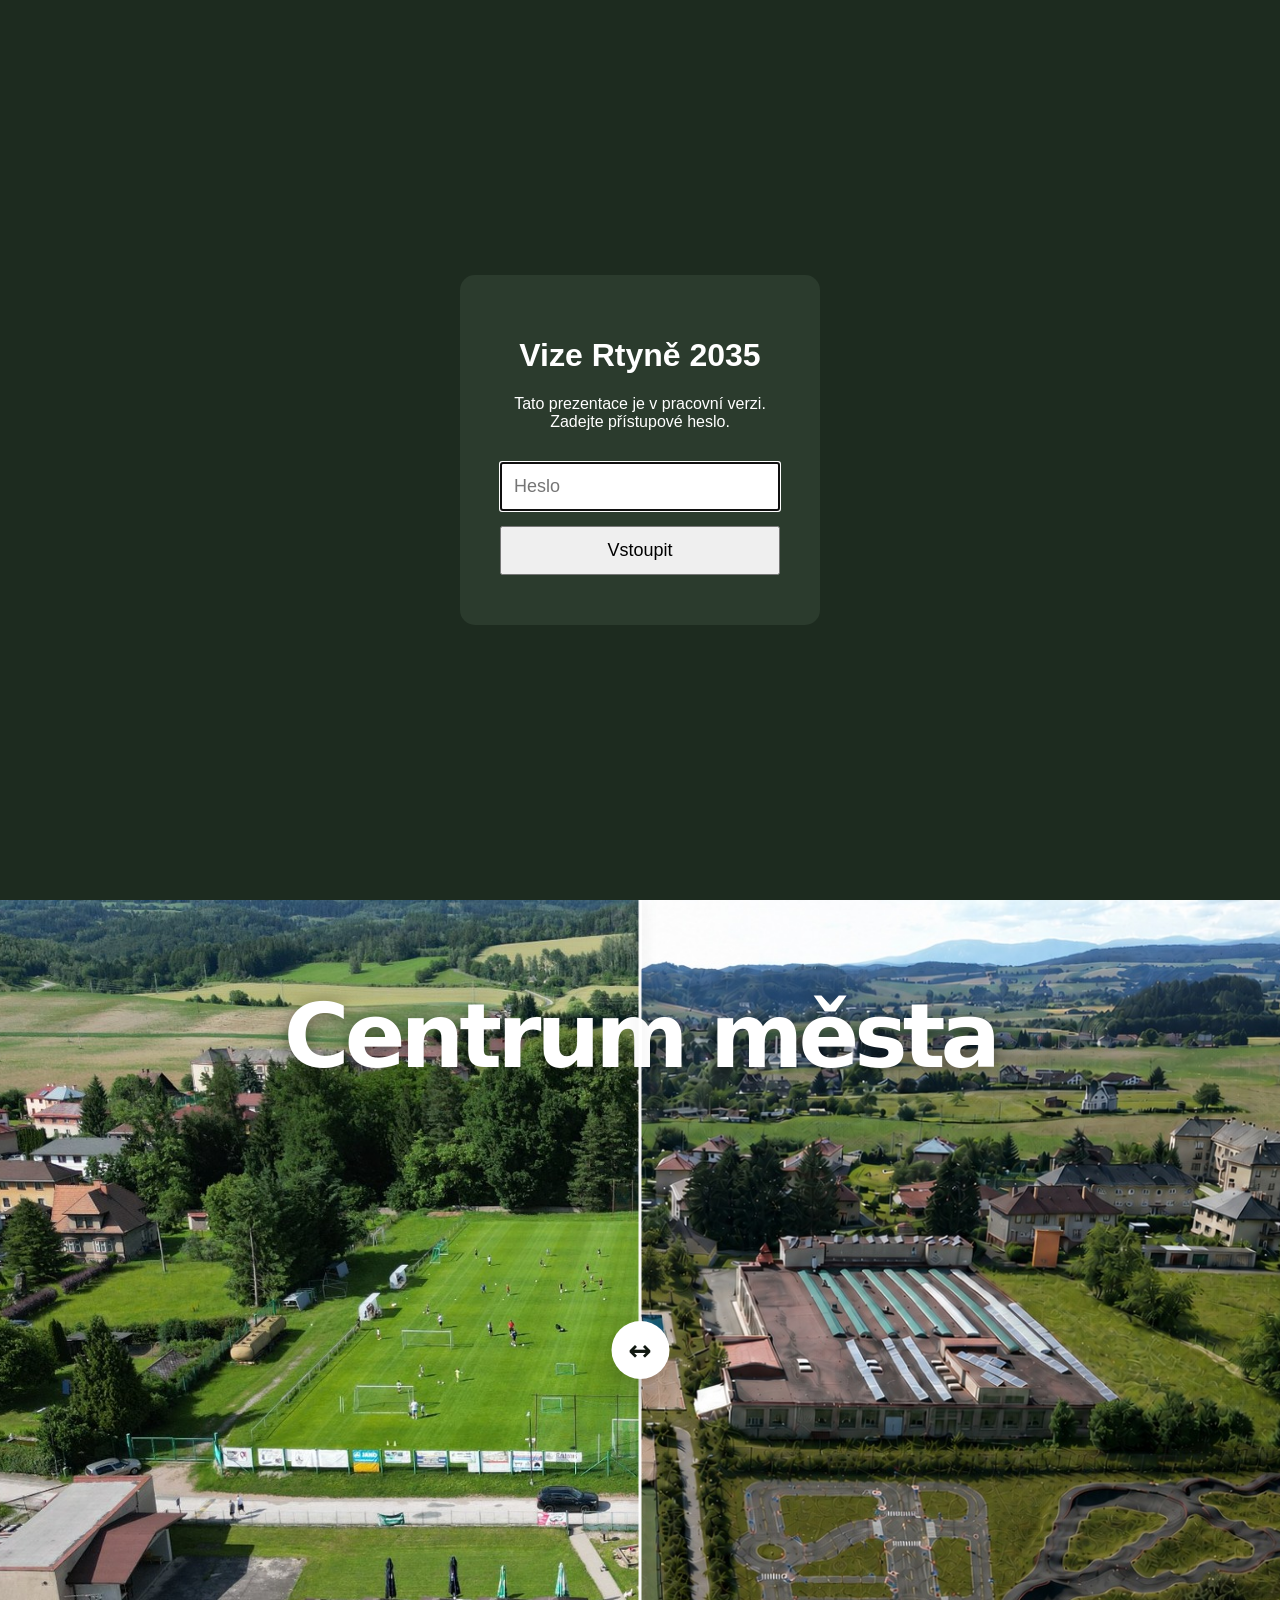
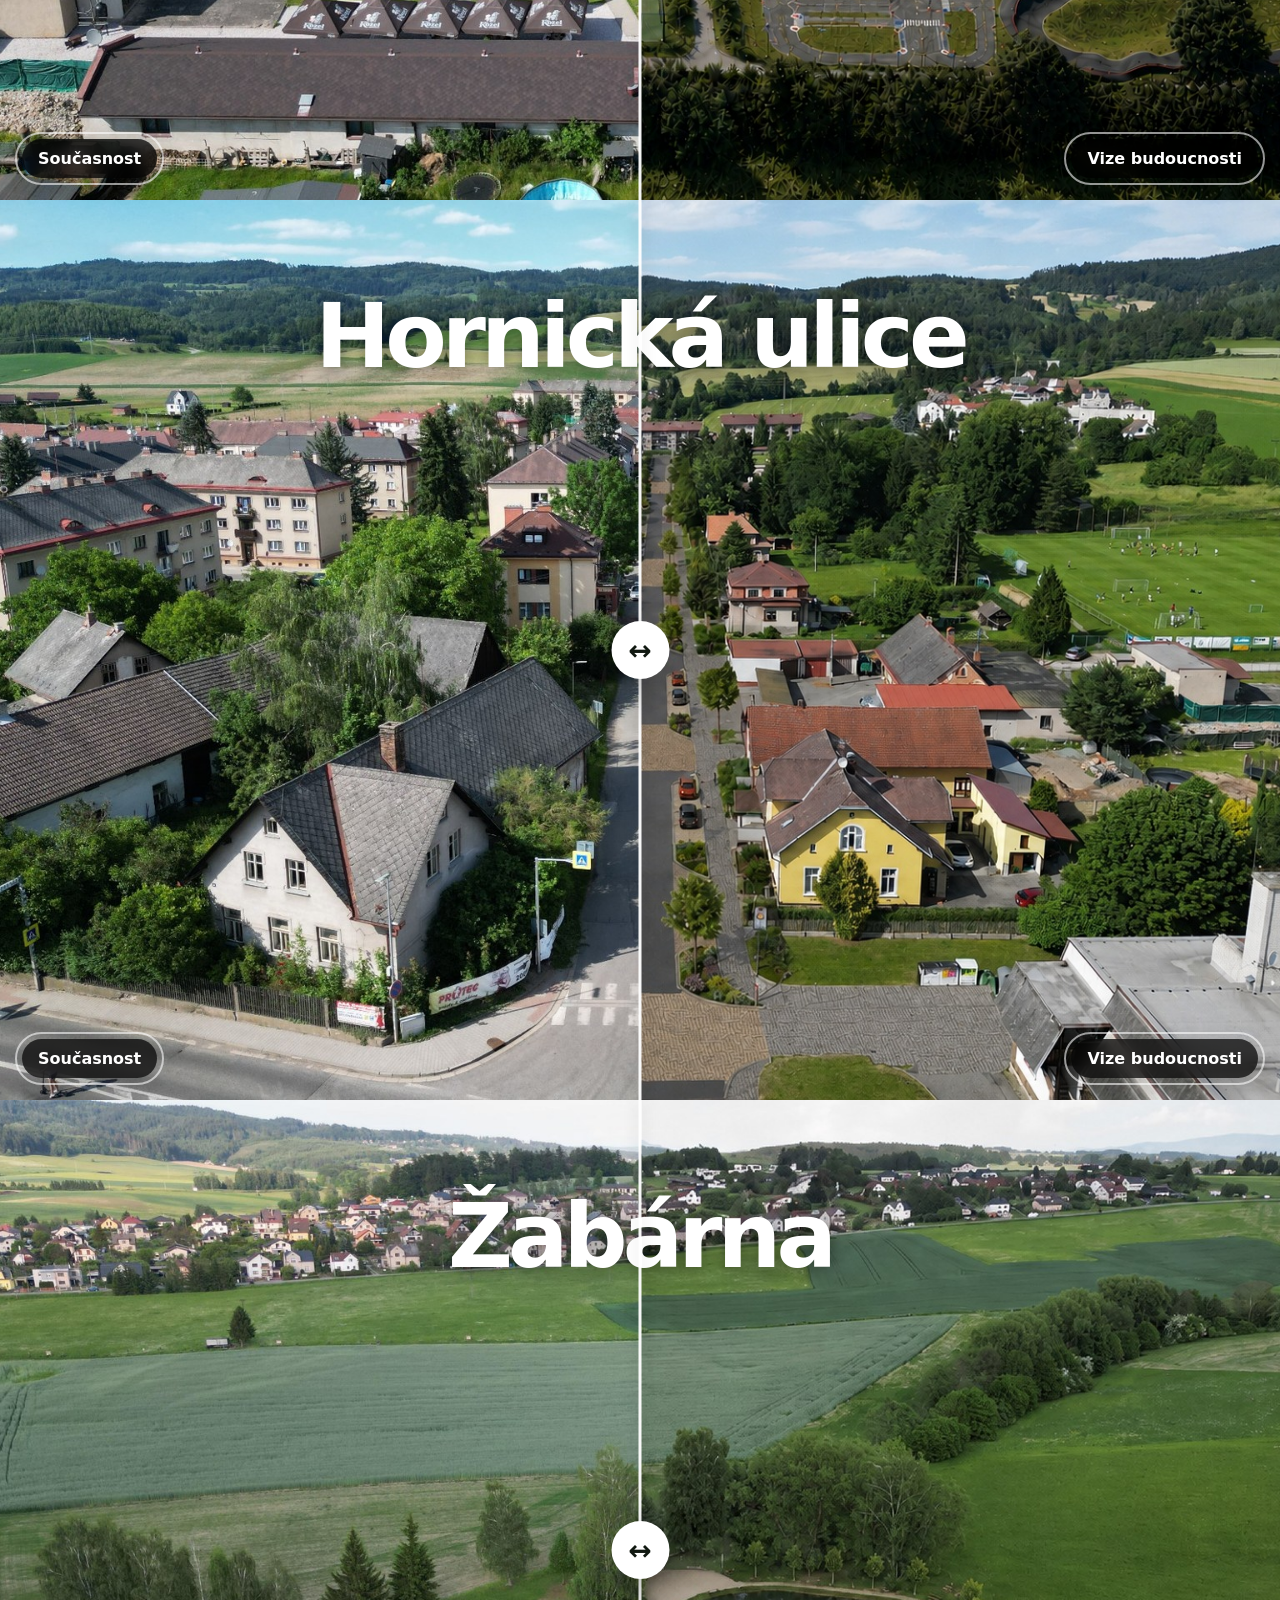
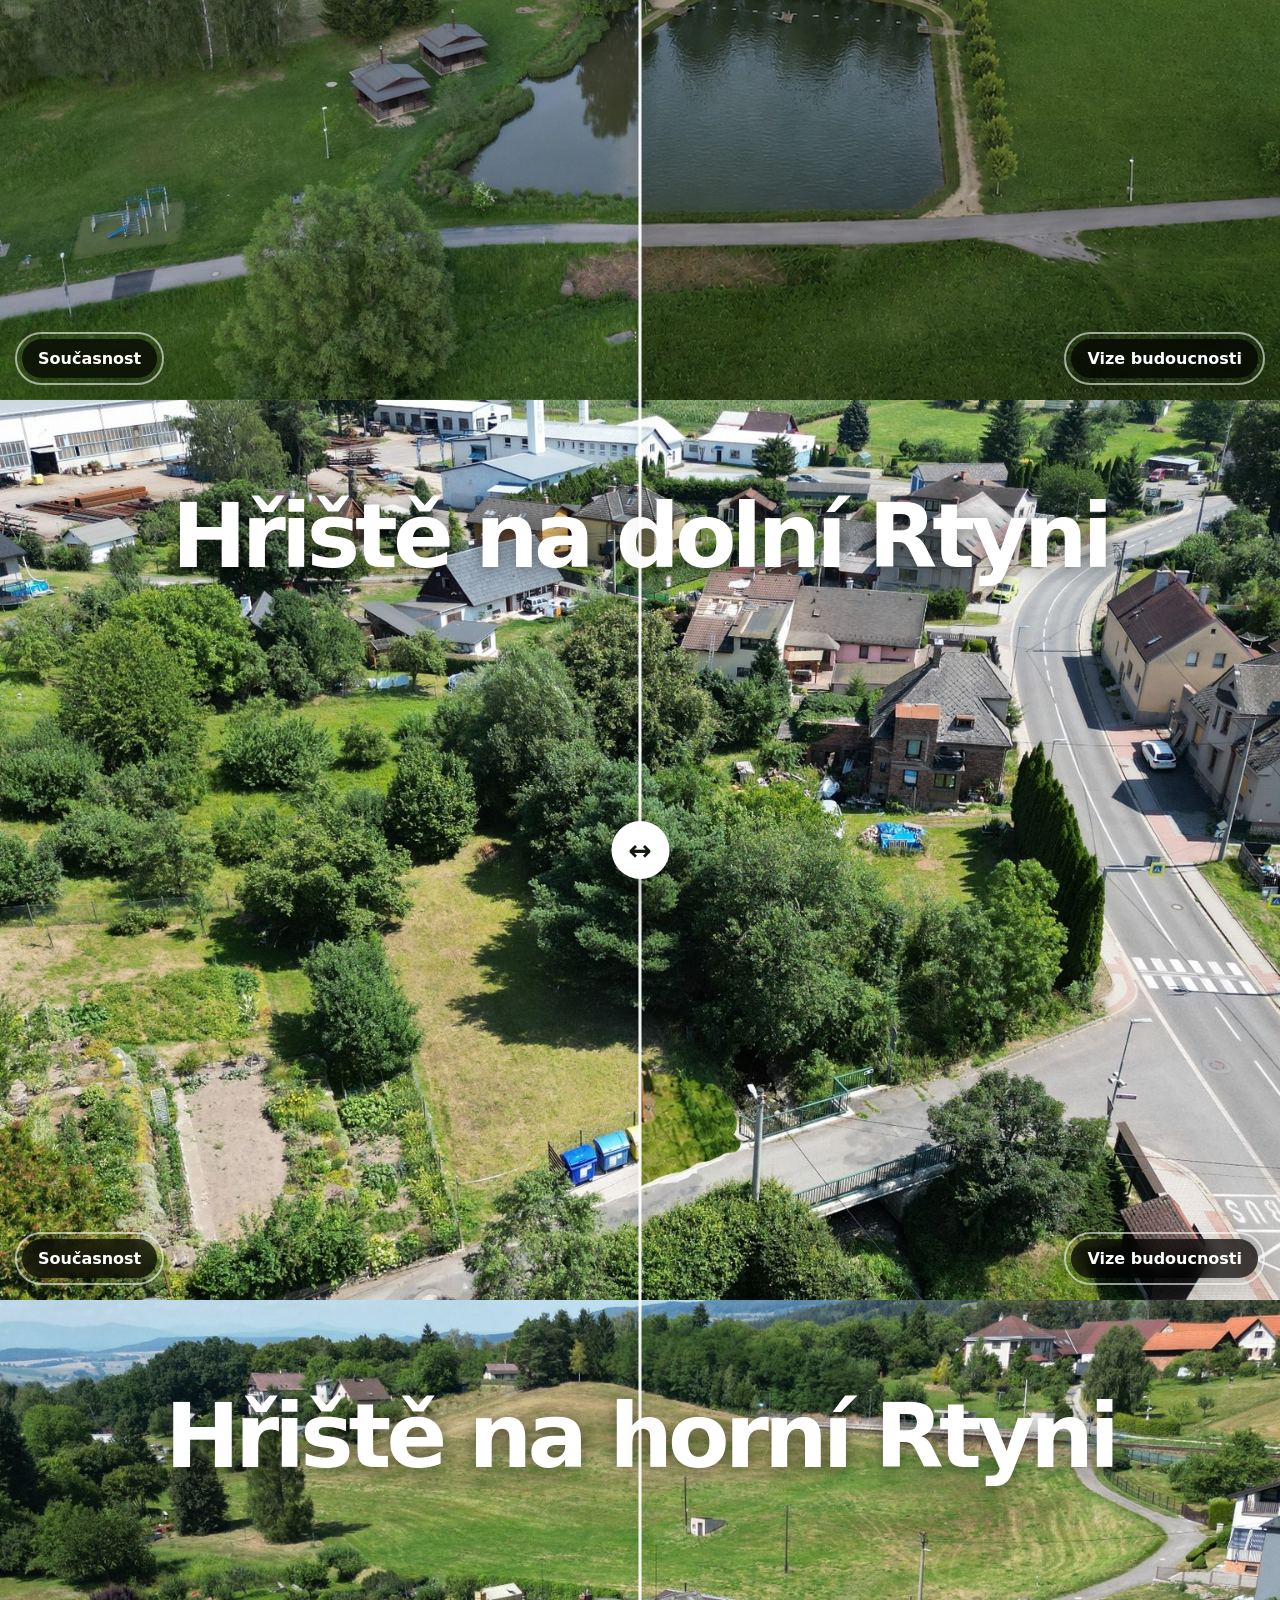
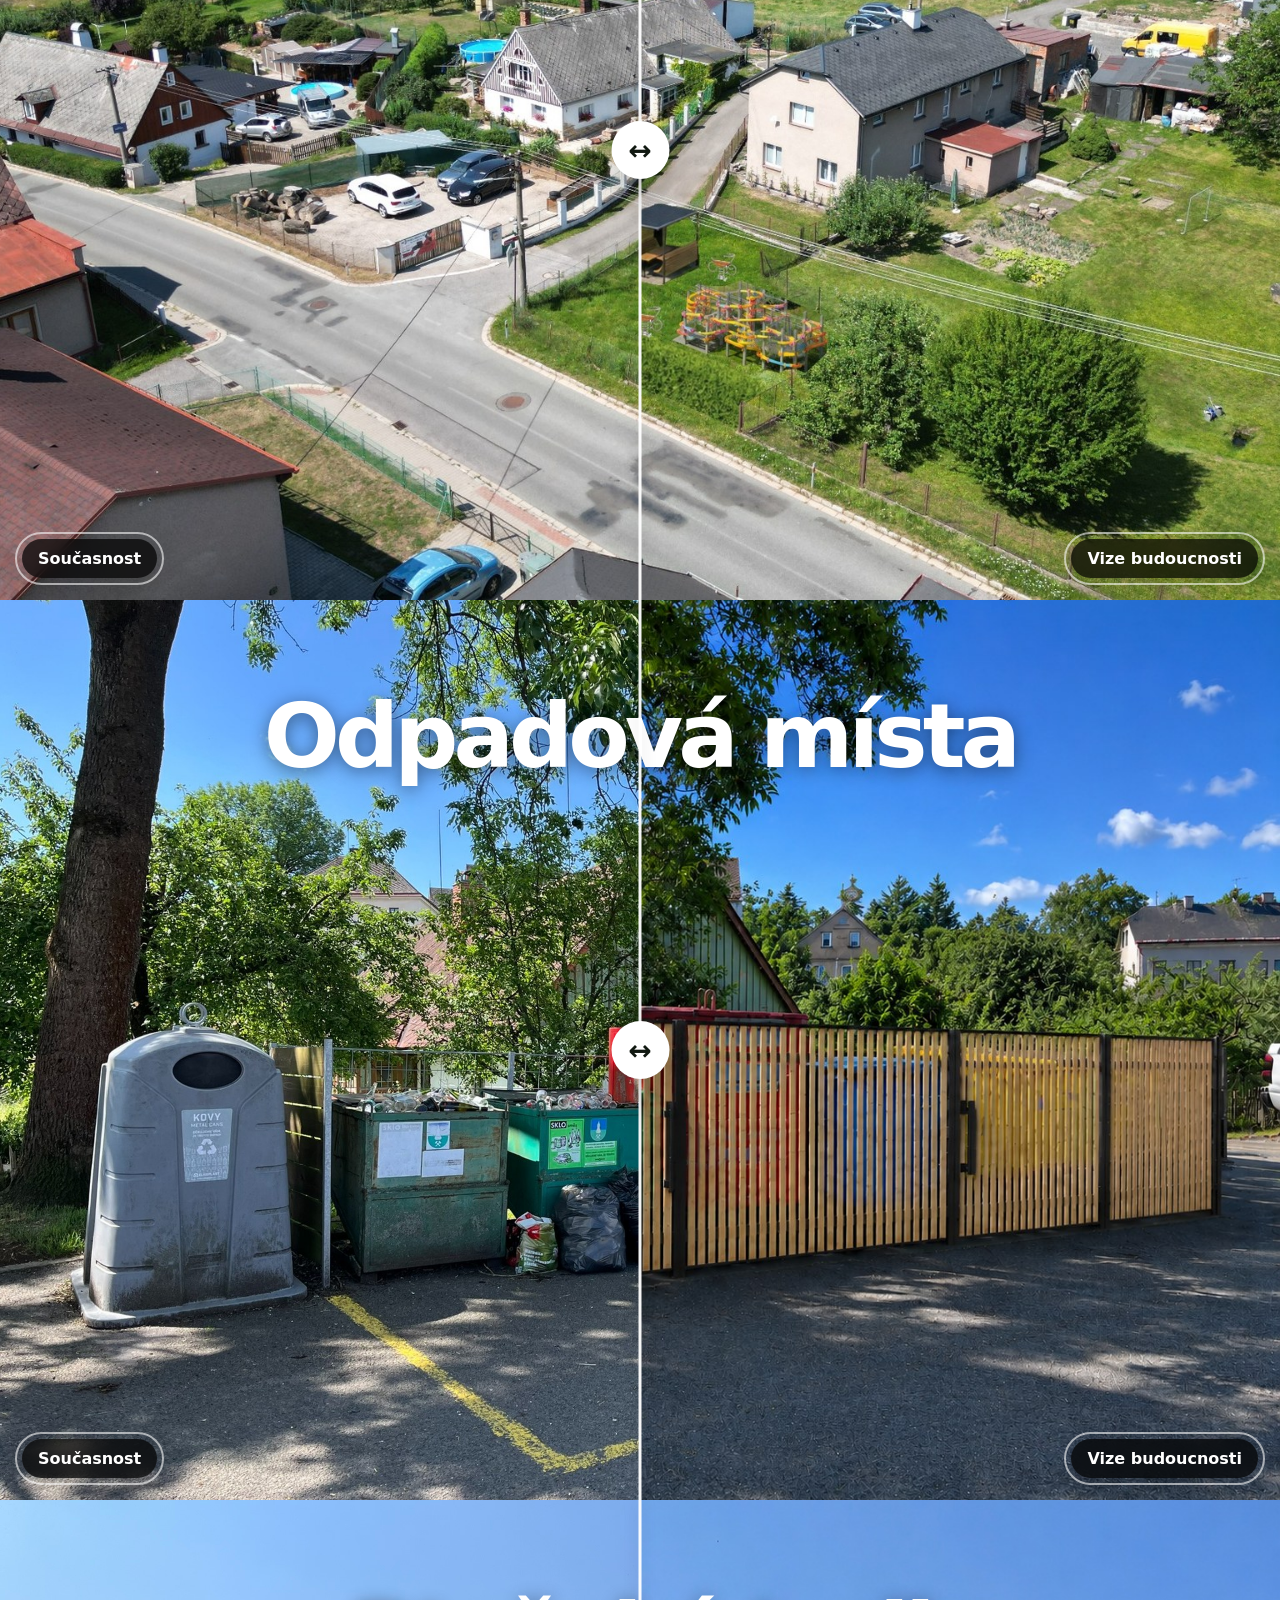
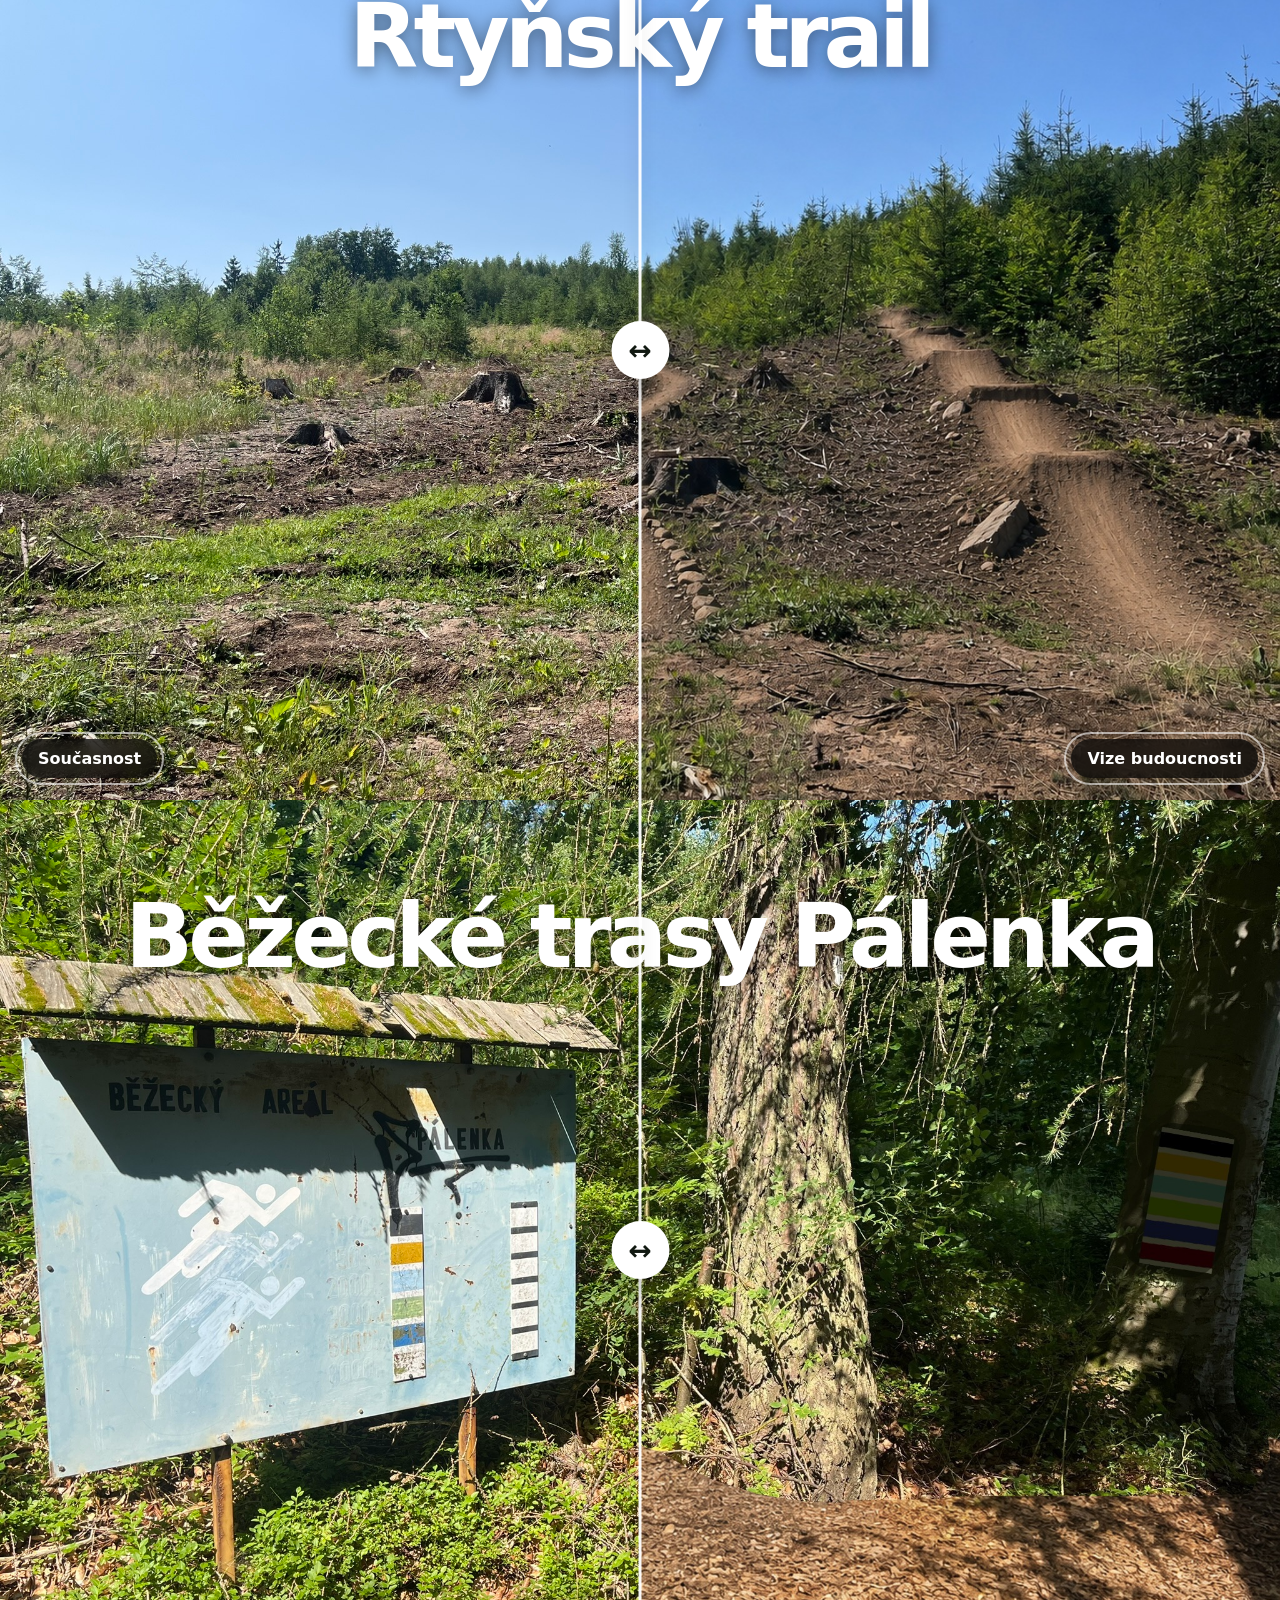
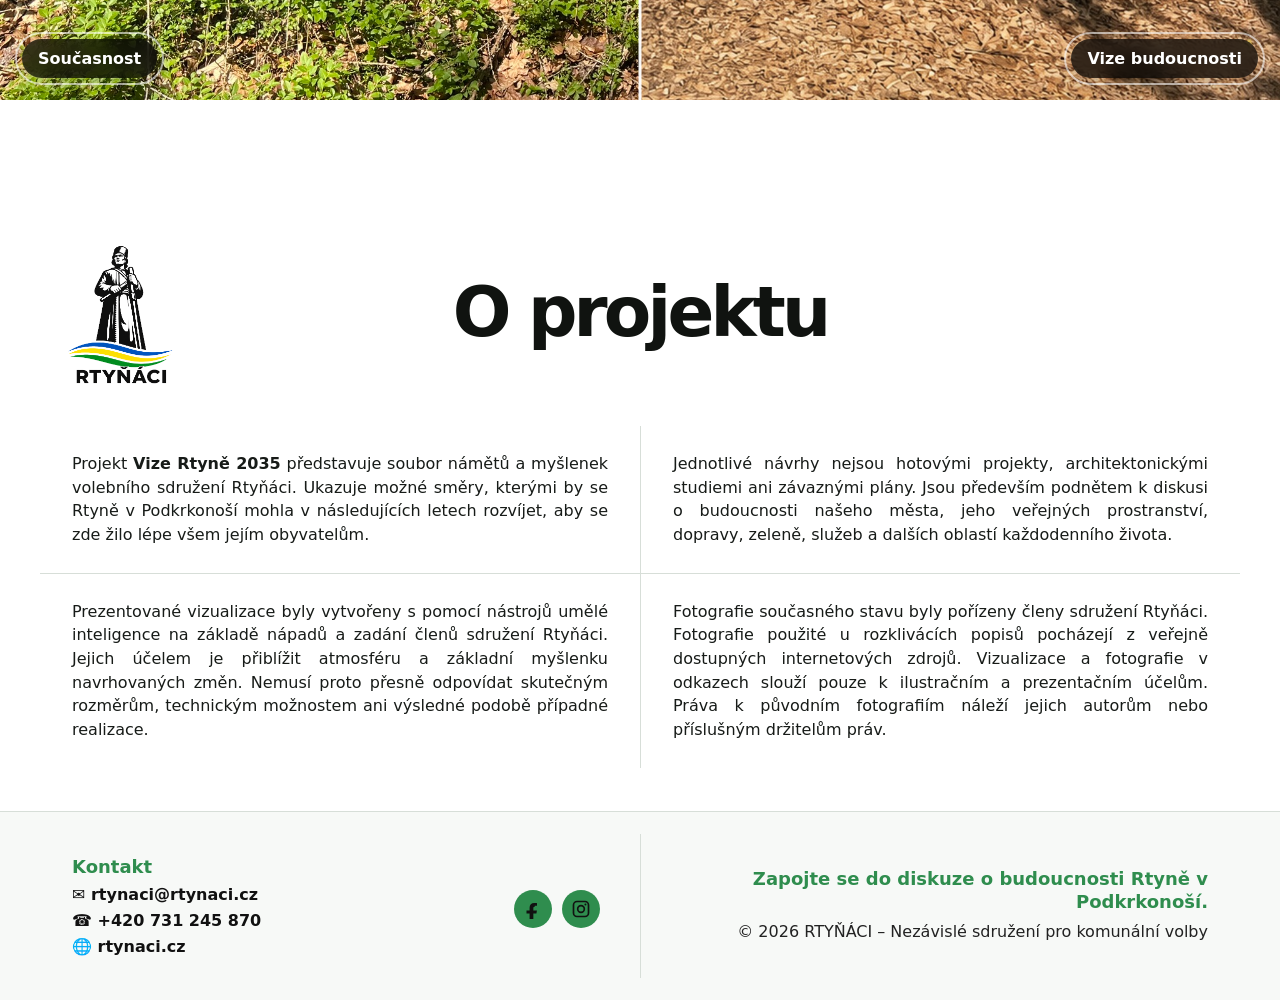
==== commit 7795e7a3: "Update index.html" ====
--- a/index.html
+++ b/index.html
@@ -4,7 +4,7 @@
   <meta charset="utf-8" />
   <meta name="viewport" content="width=device-width, initial-scale=1" />
   <title>Vize Rtyně 2035</title>
-  <meta name="description" content="Interaktivní prezentace vizí veřejných prostor ve Rtyni v Podkrkonoší." />
+  <meta name="description" content="Interaktivní prezentace vizí veřejných prostor ve Rtyni v Podkrkonoší volebního sdružení Rtyňáci." />
   <link rel="stylesheet" href="style.css" />
   <style>
 body.is-locked{
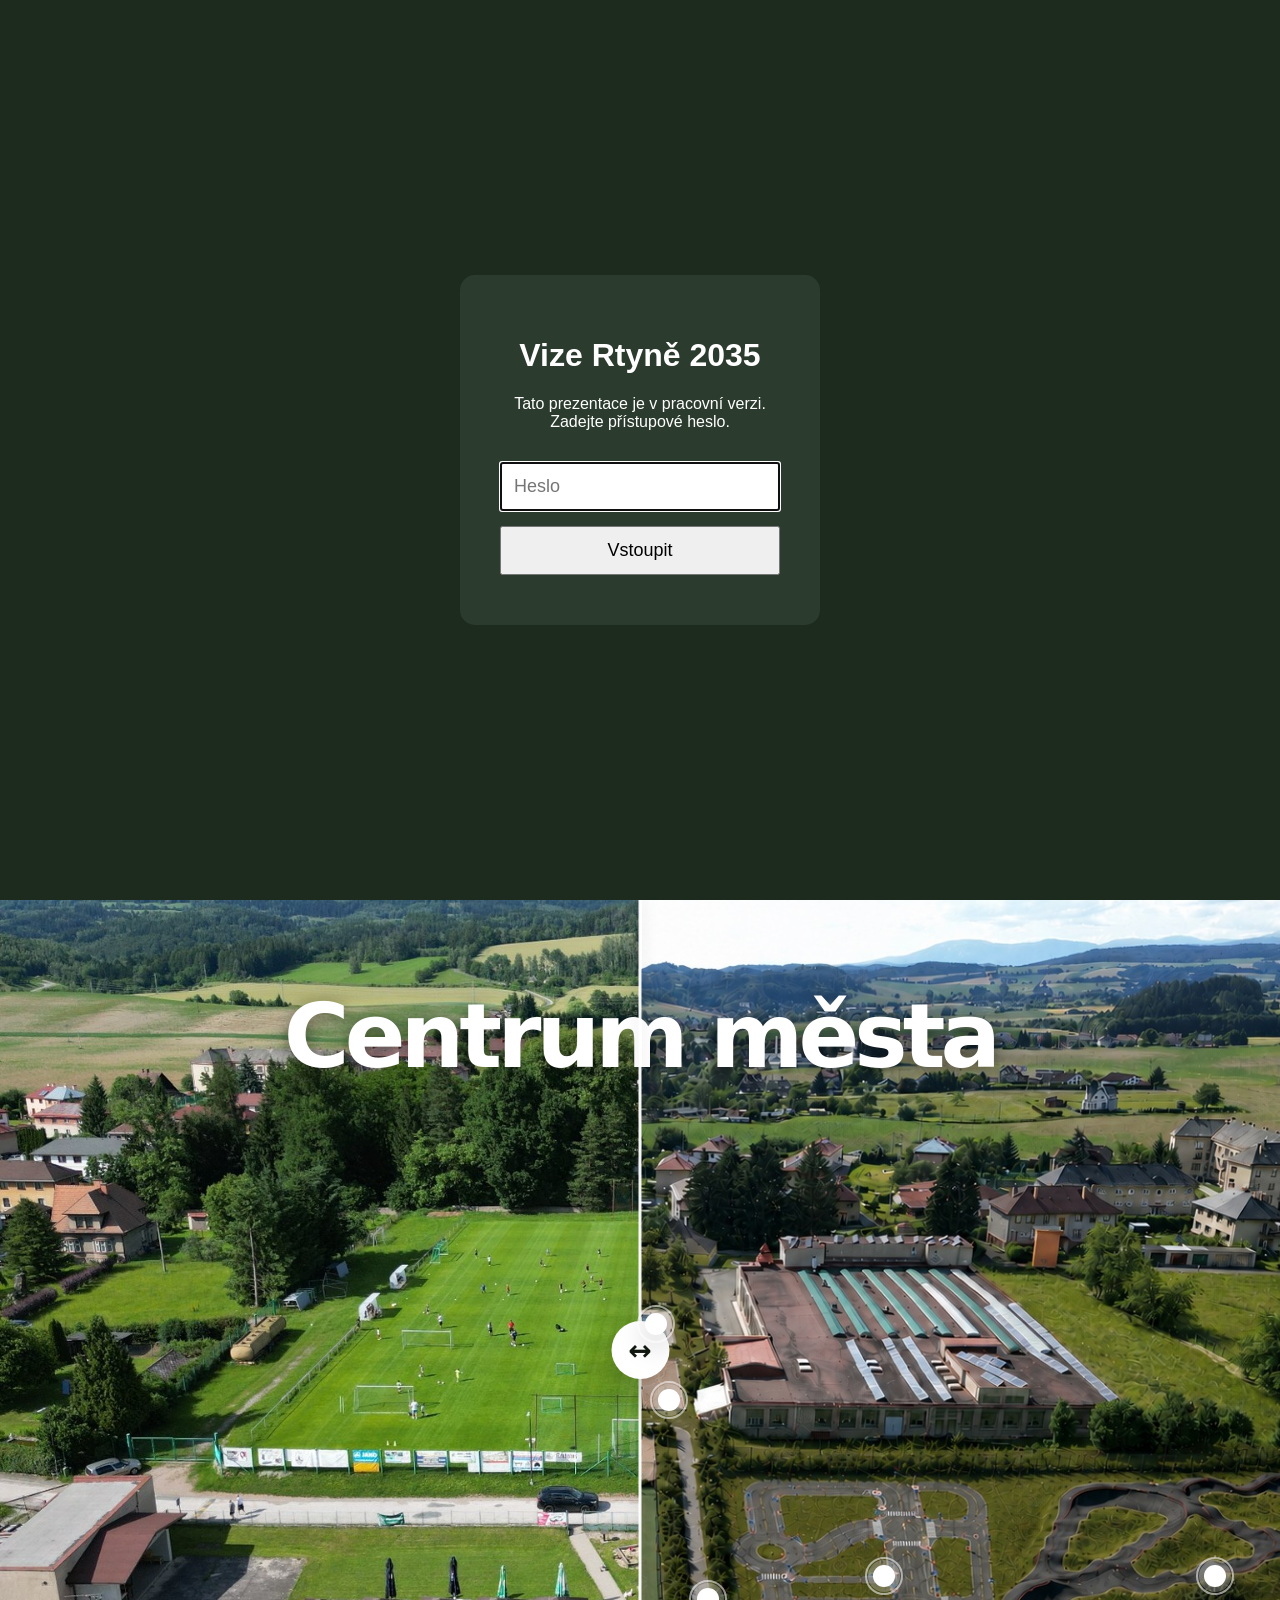
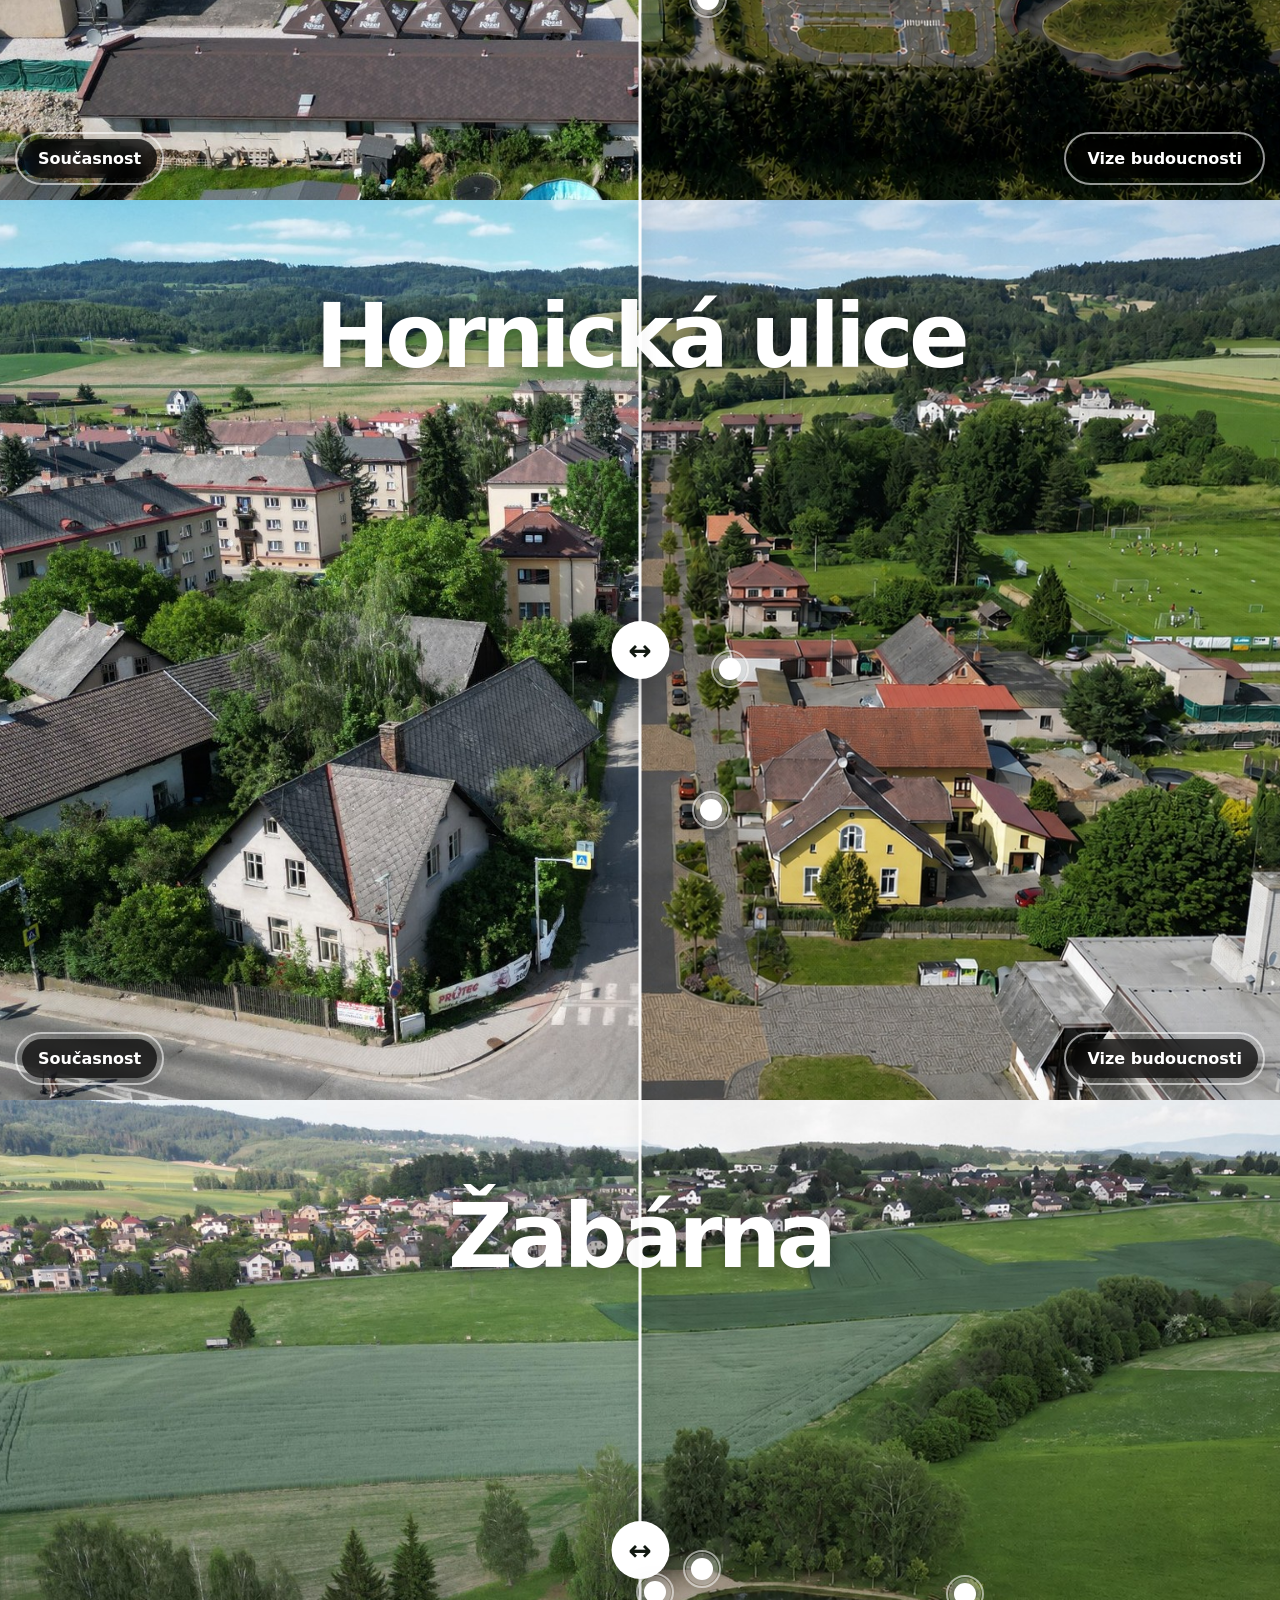
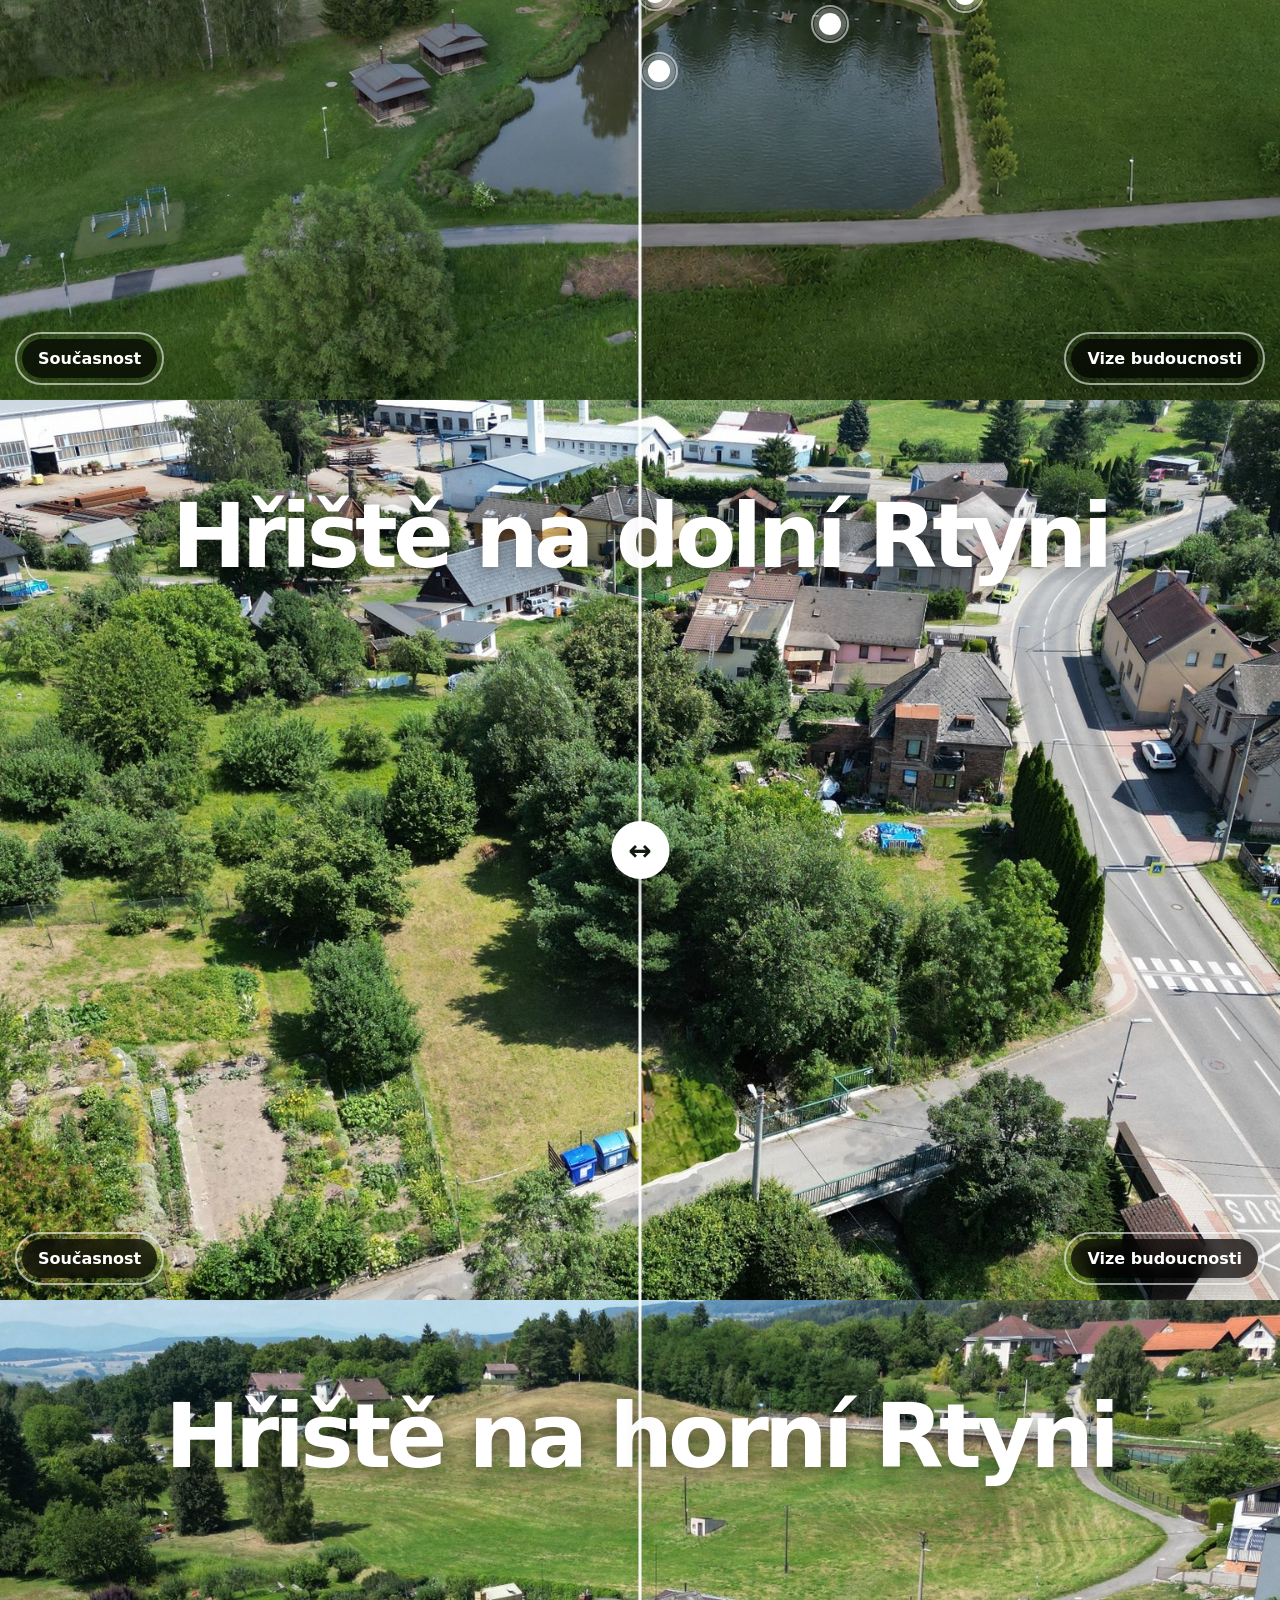
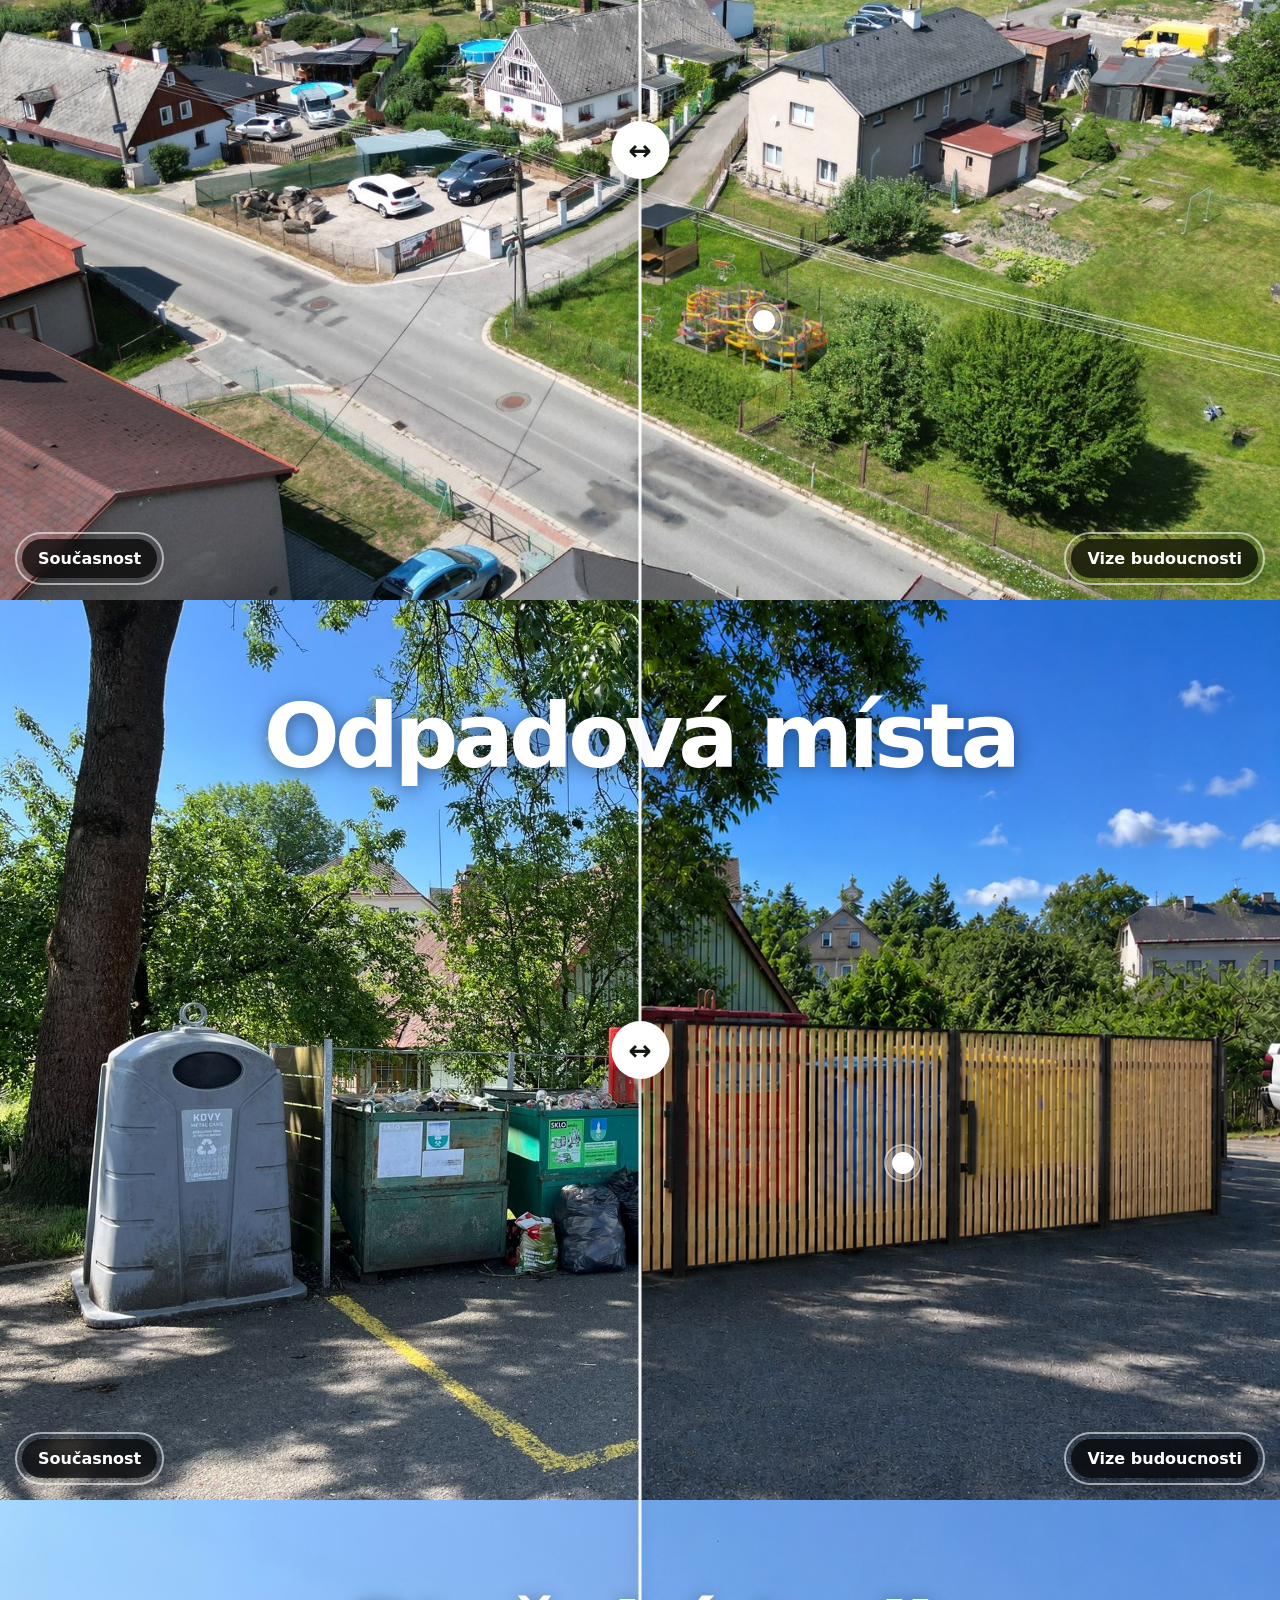
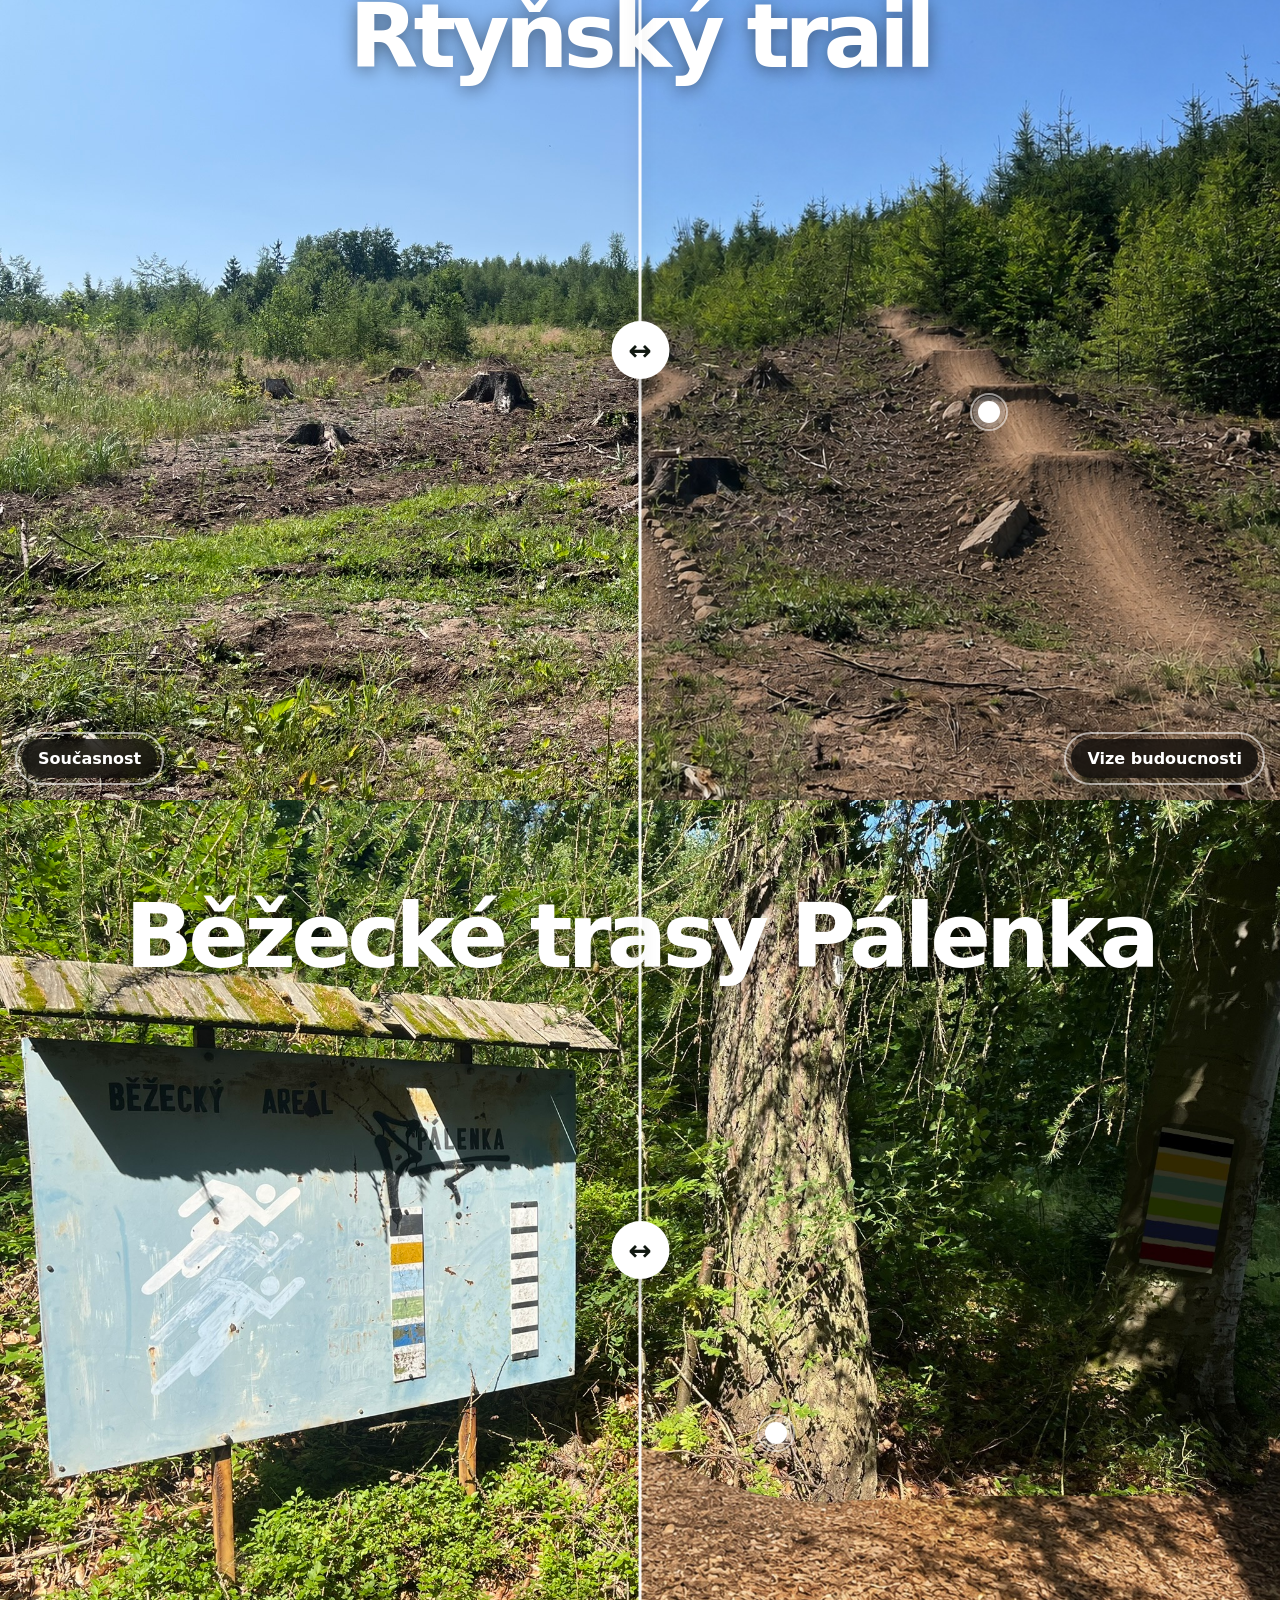
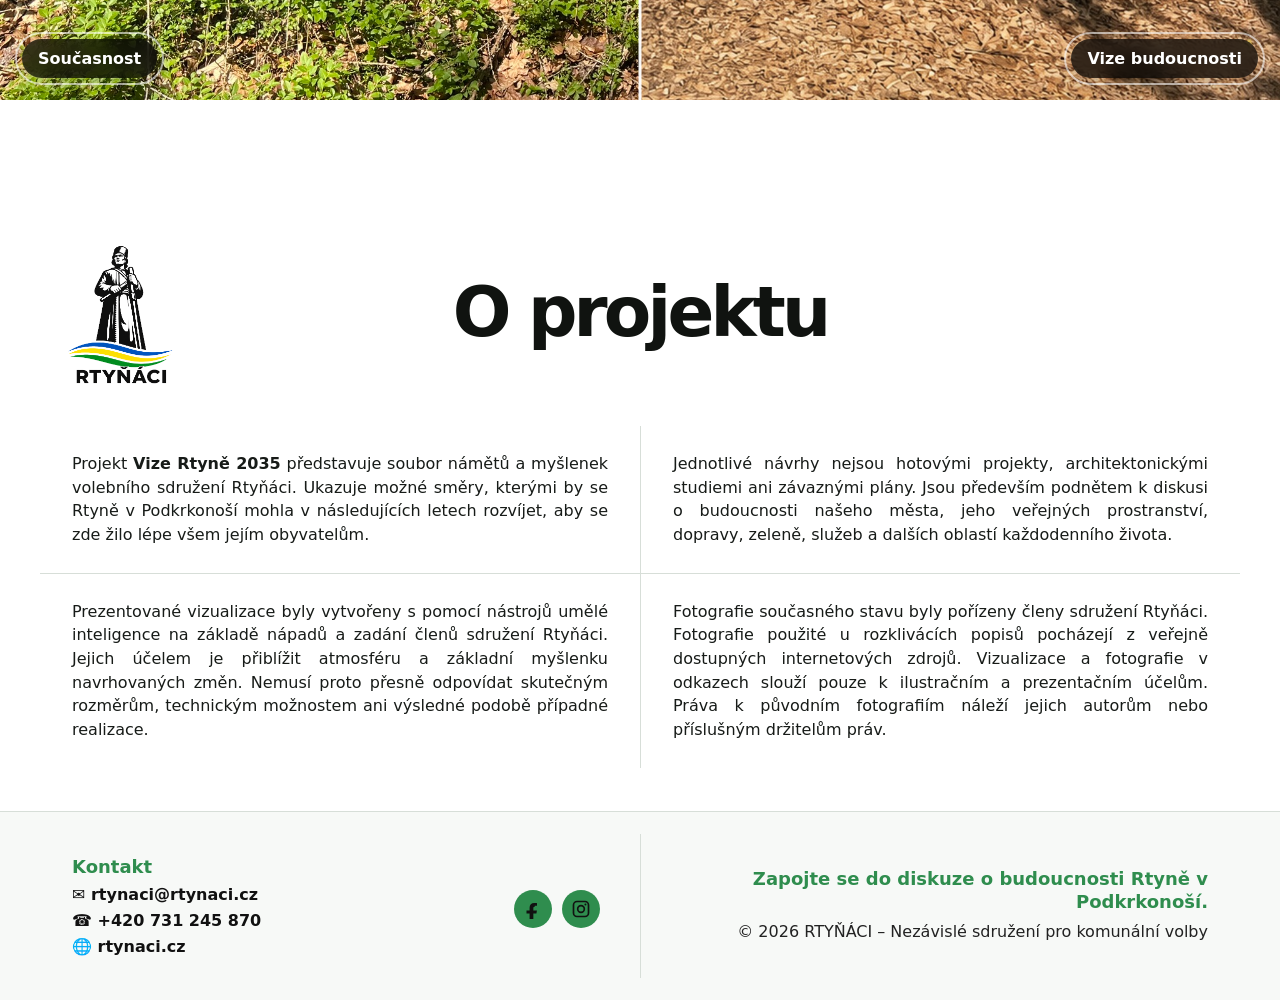
==== commit 46ae6506: "Update index.html" ====
--- a/index.html
+++ b/index.html
@@ -4,7 +4,7 @@
   <meta charset="utf-8" />
   <meta name="viewport" content="width=device-width, initial-scale=1" />
   <title>Vize Rtyně 2035</title>
-  <meta name="description" content="Interaktivní prezentace vizí veřejných prostor ve Rtyni v Podkrkonoší volebního sdružení Rtyňáci." />
+  <meta name="description" content="Prezentace vizí Rtyně v Podkrkonoší volebního sdružení Rtyňáci." />
   <link rel="stylesheet" href="style.css" />
   <style>
 body.is-locked{
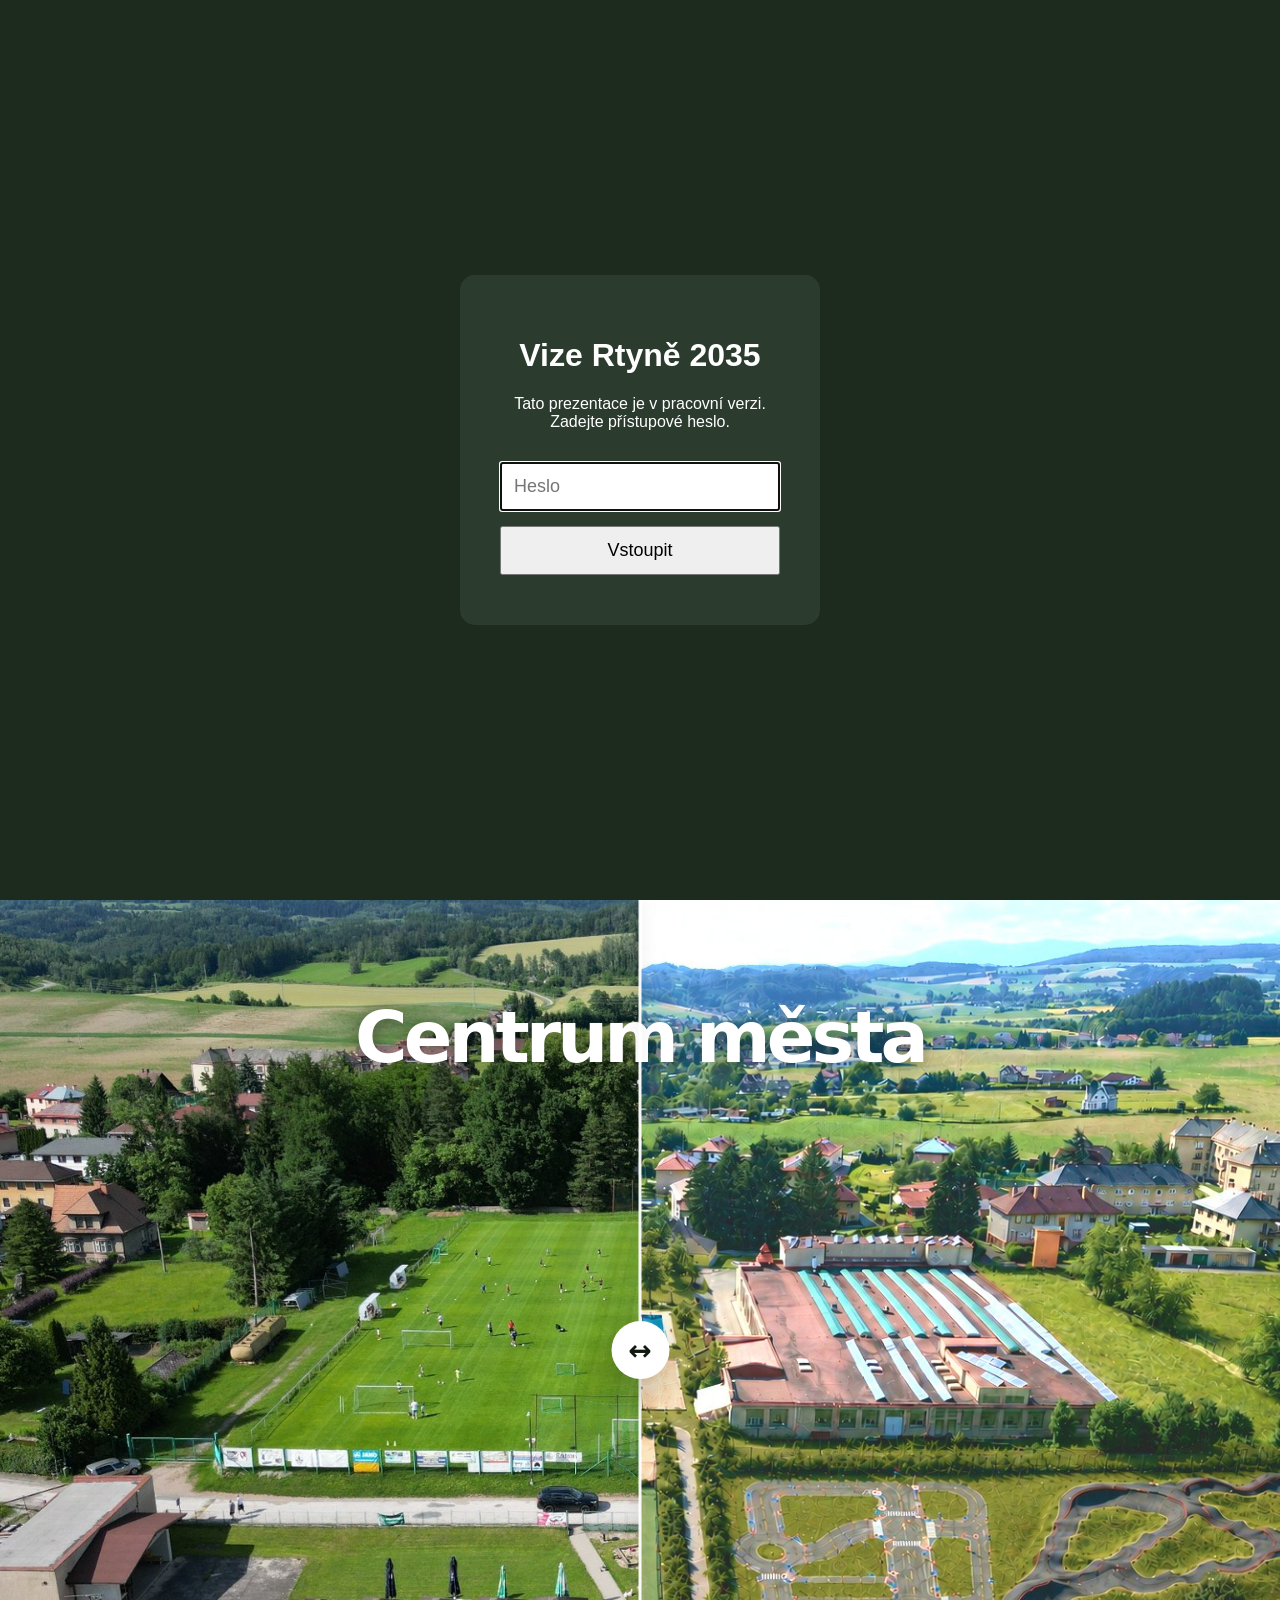
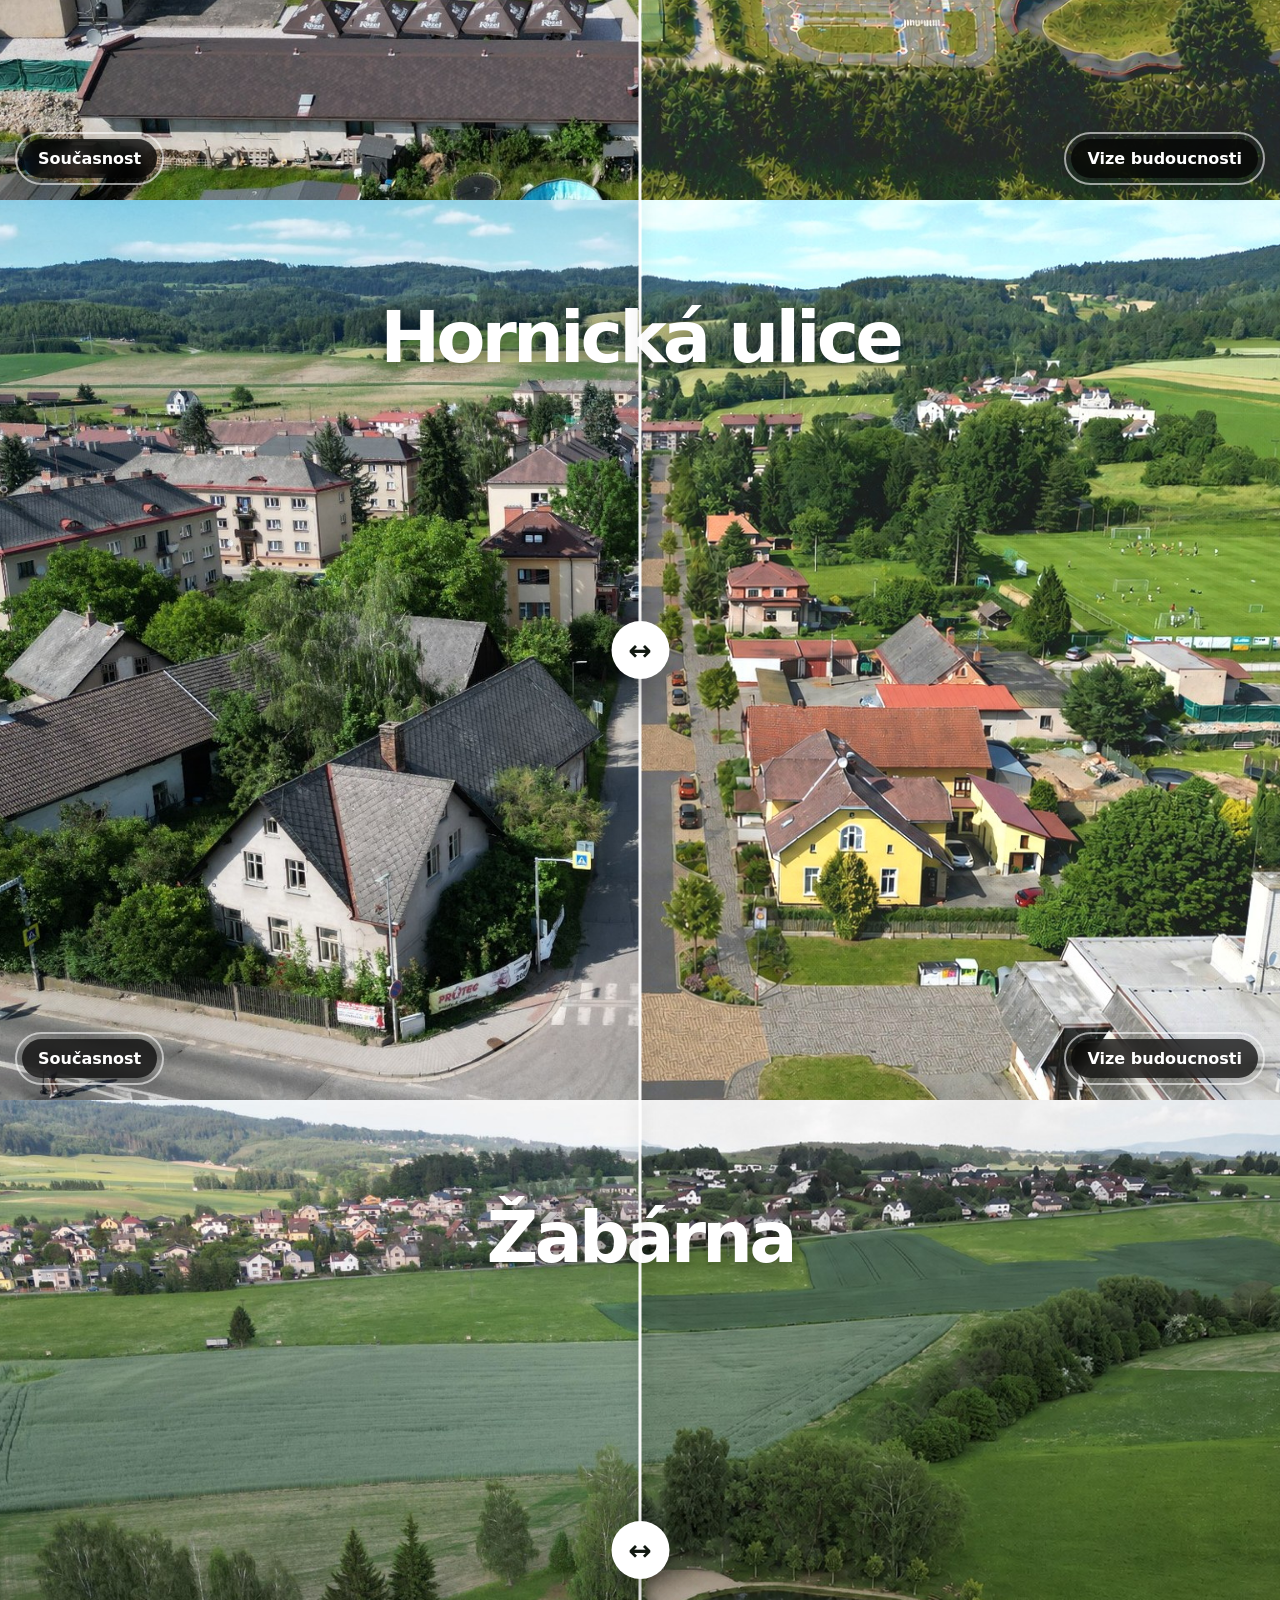
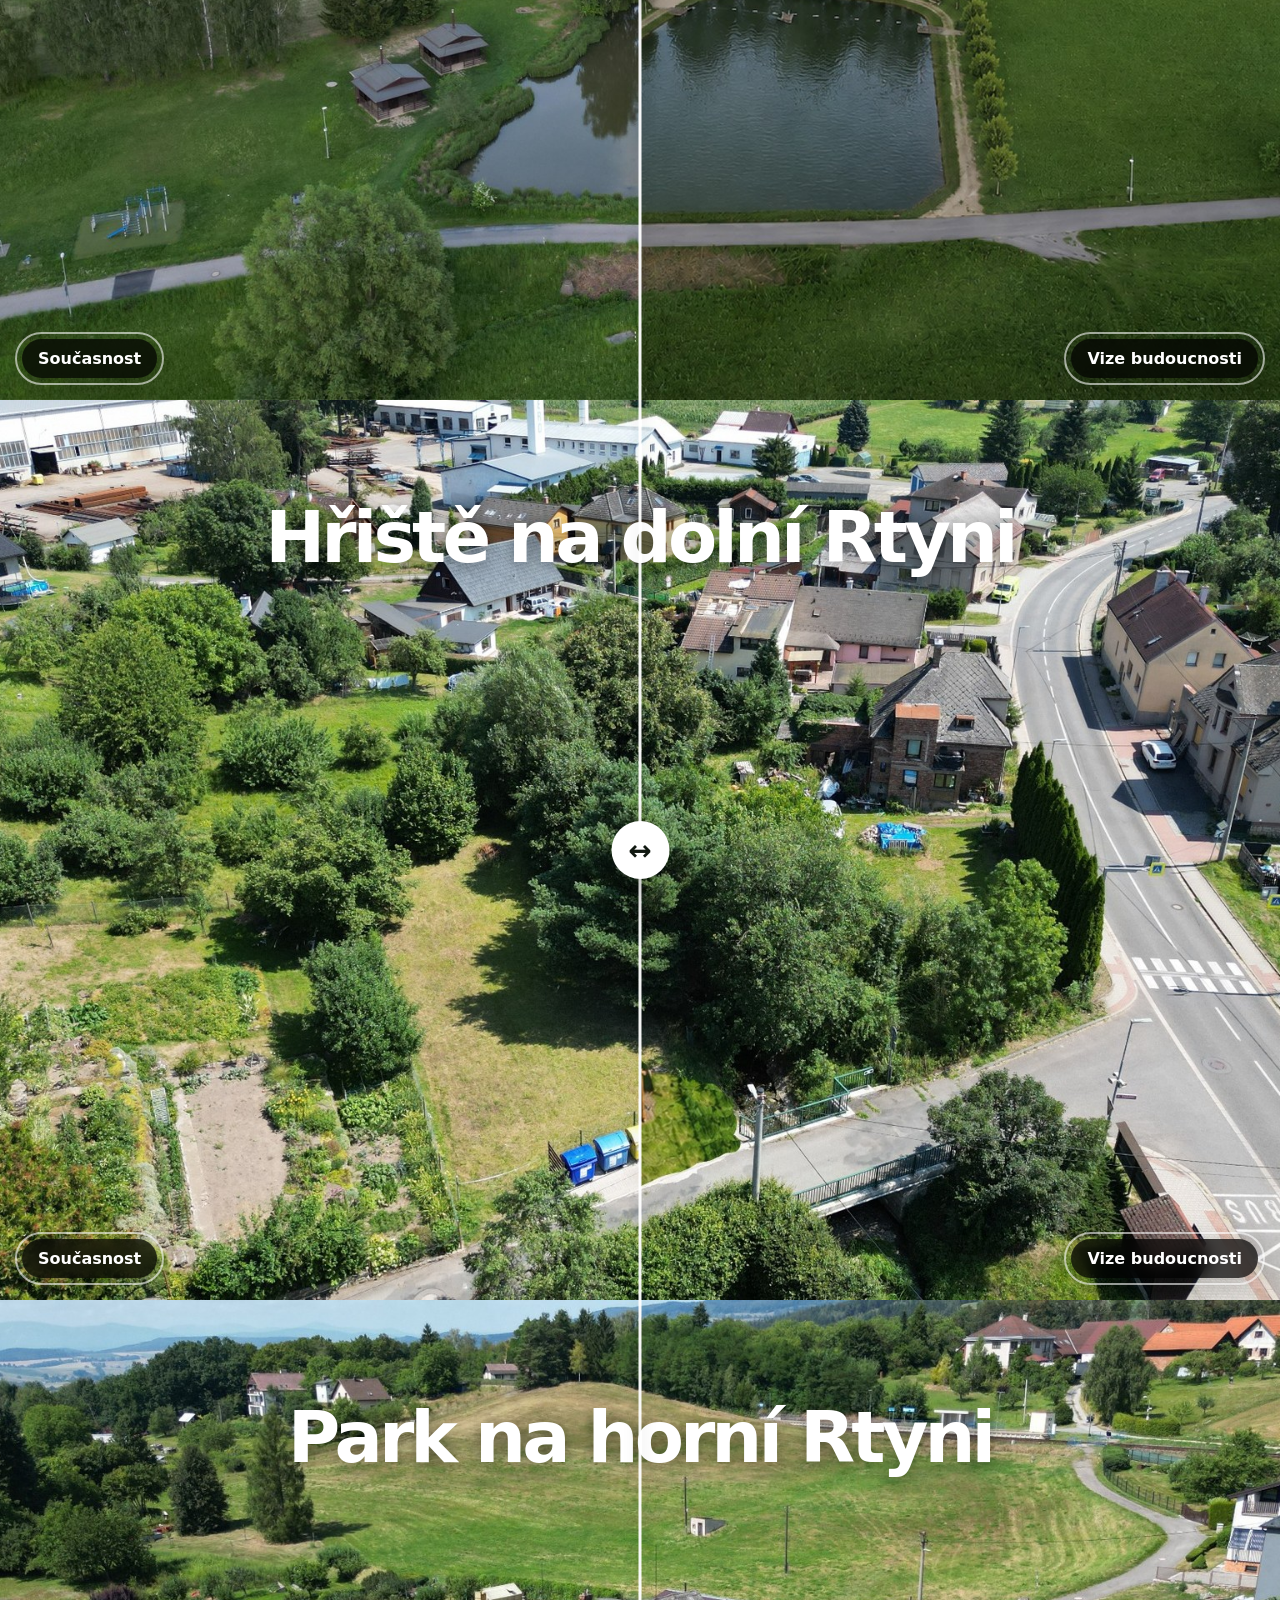
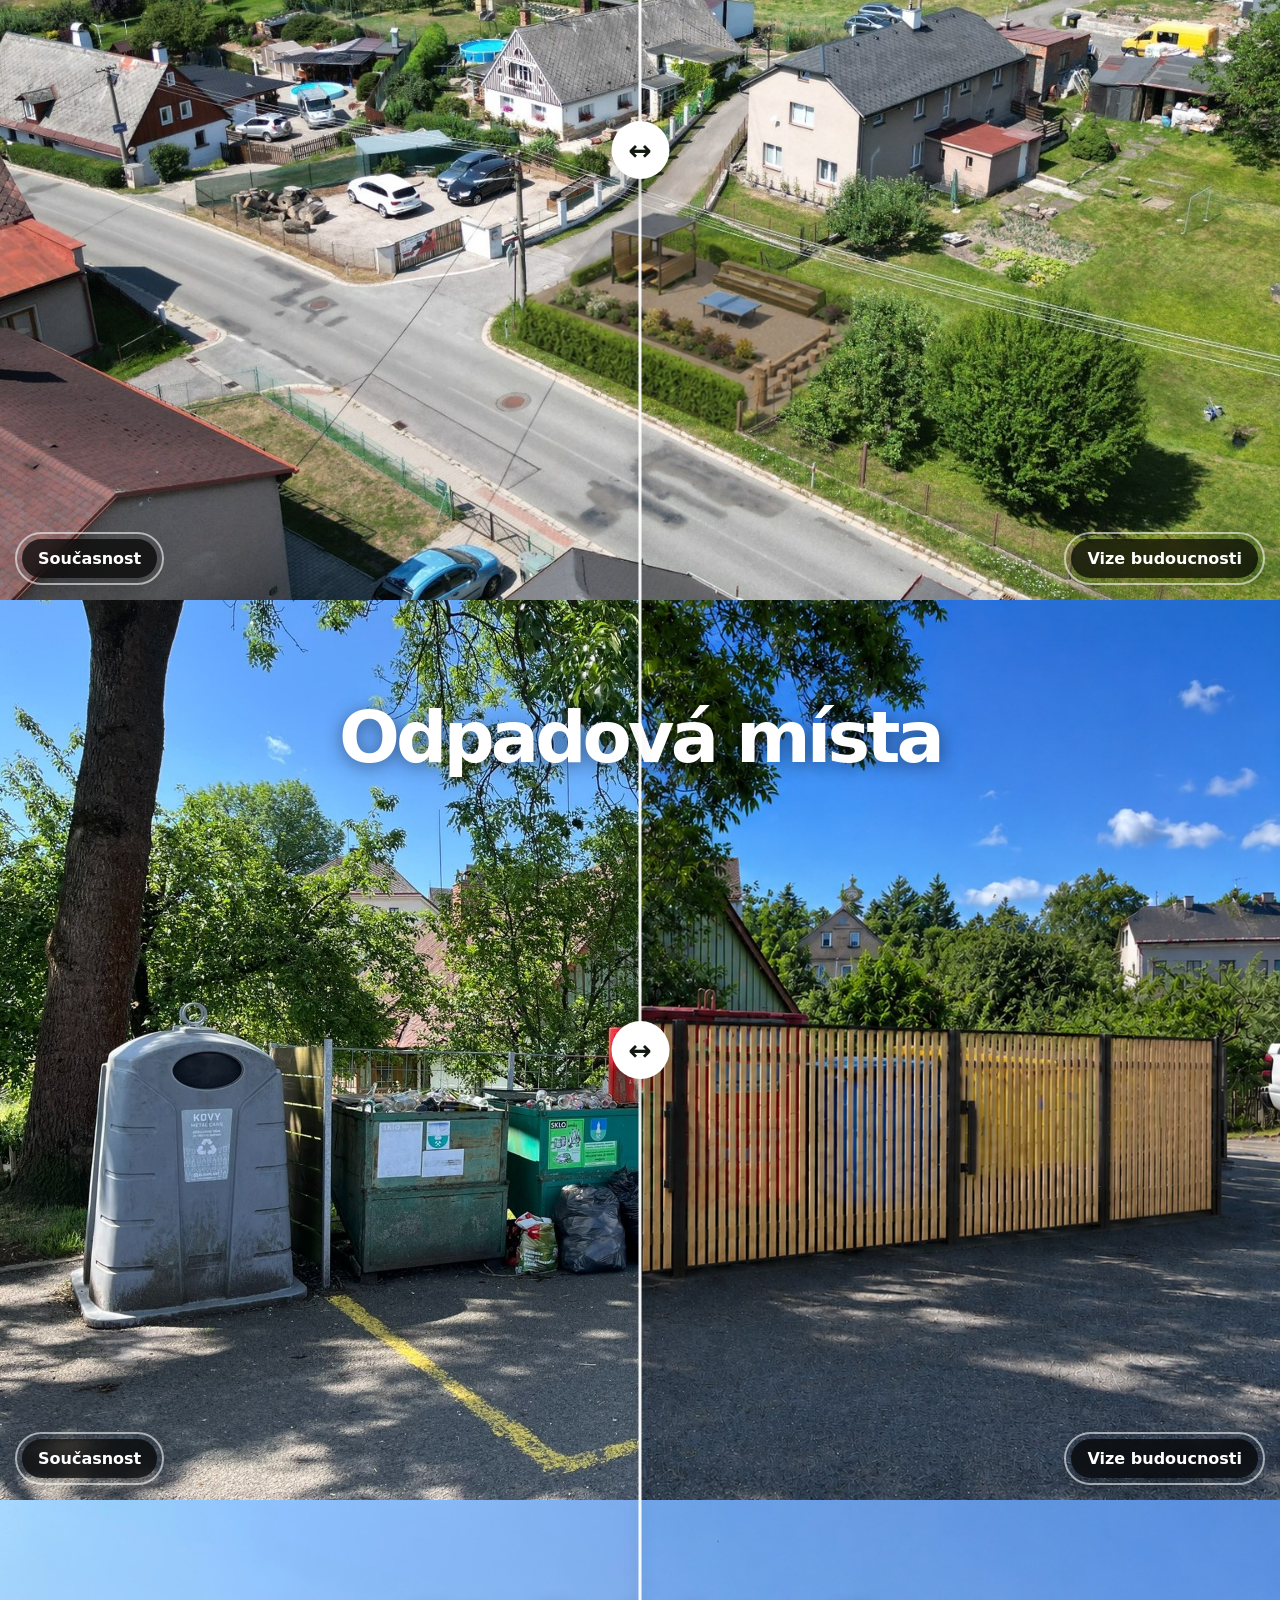
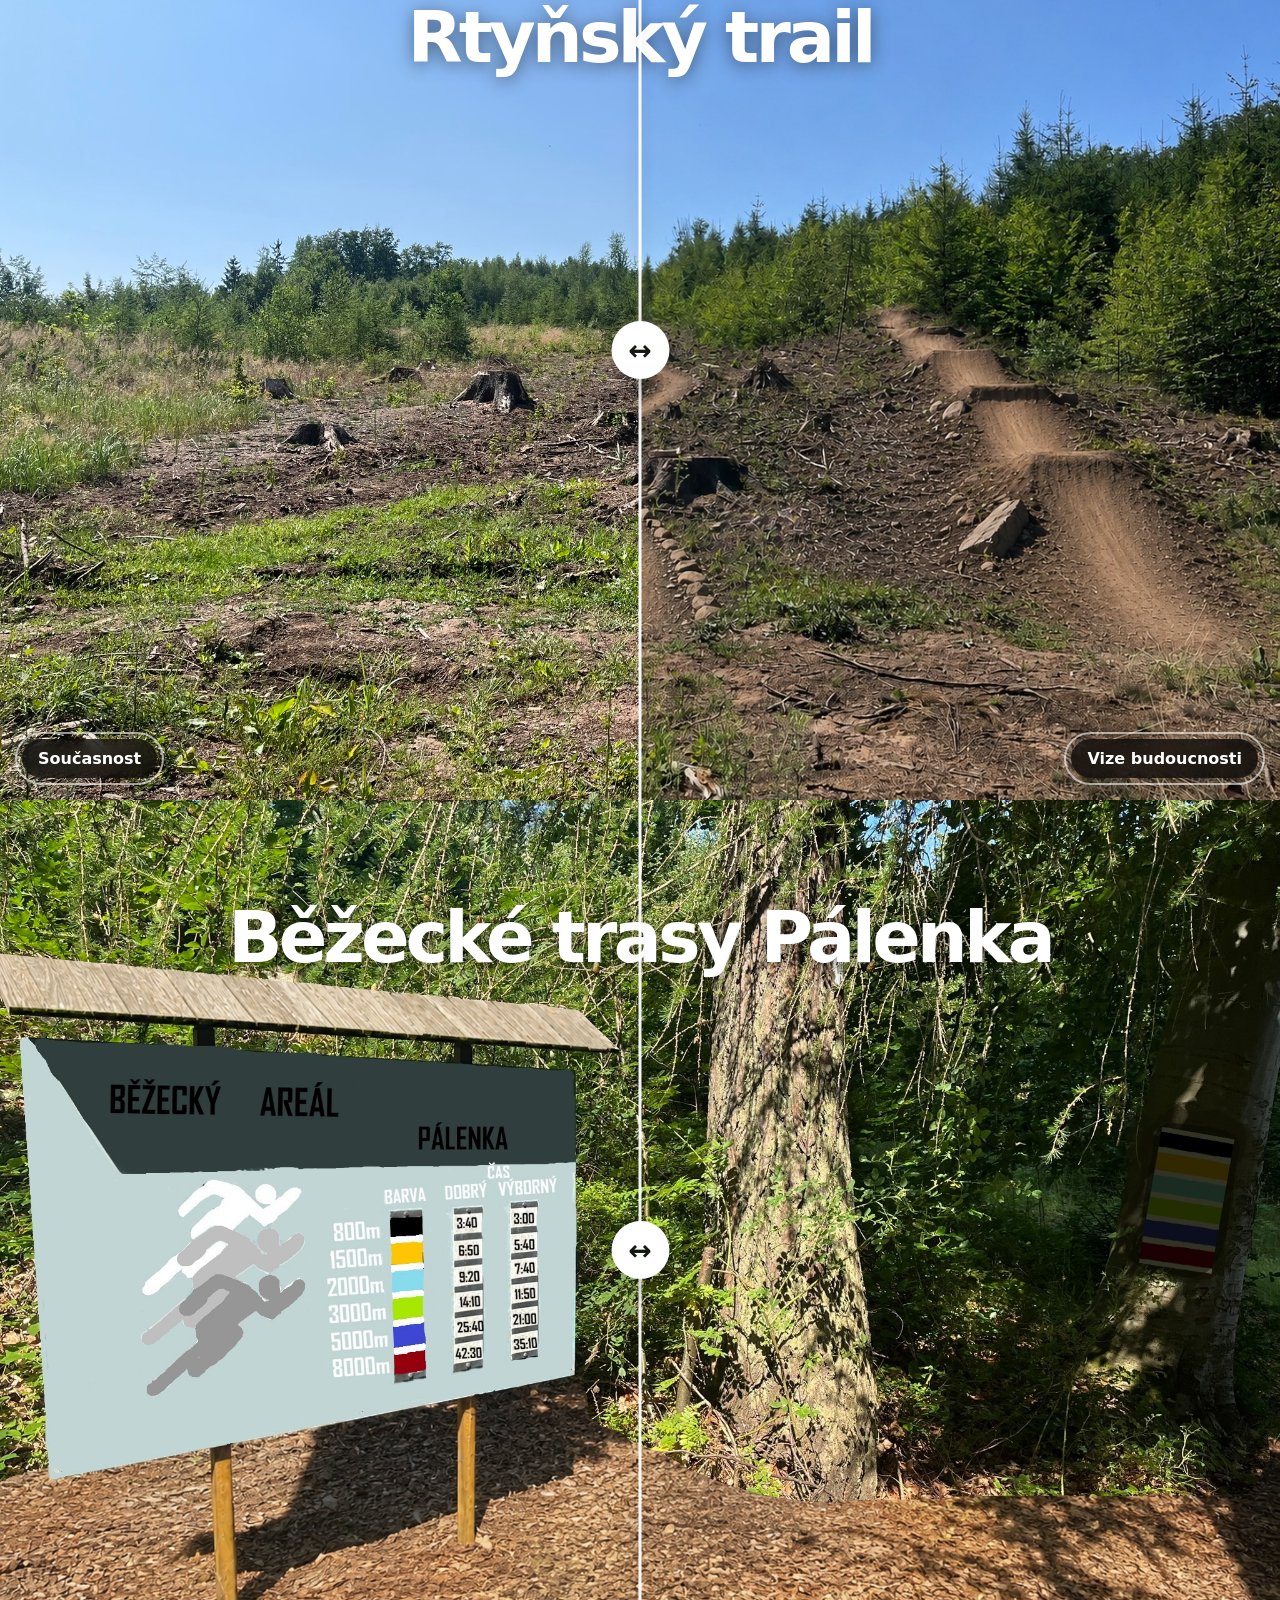
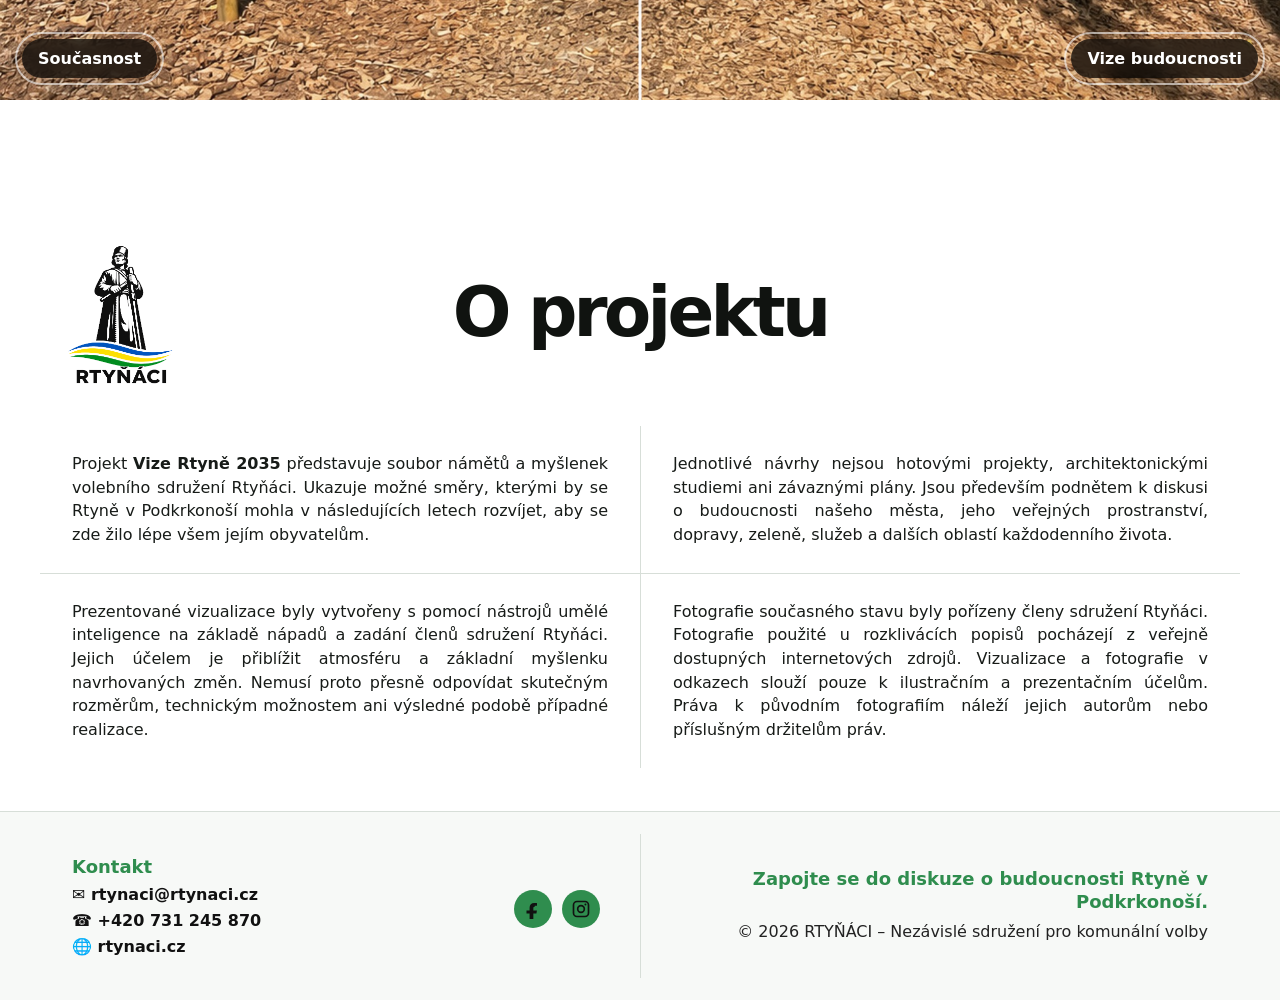
==== commit dea7aa08: "horni" ====
--- a/index.html
+++ b/index.html
@@ -147,7 +147,7 @@
         <button class="dropdown-toggle" type="button">Místa</button>
         <div class="dropdown-menu" aria-label="Seznam míst">
           <a href="#zabarna">Žabárna</a>
-          <a href="#horni">Hřiště na horní Rtyni</a>
+          <a href="#horni">Park na horní Rtyni</a>
           <a href="#hornicka">Hornická ulice</a>
           <a href="#dolni">Hřiště na dolní Rtyni</a>
           <a href="#centrum">Centrum města</a>
@@ -192,13 +192,13 @@
       <div class="labels" aria-hidden="true"><span>Současnost</span><span>Vize budoucnosti</span></div>
     </section>
 
-    <section id="horni" class="compare page" aria-label="Hřiště na horní Rtyni">
-      <picture><source media="(max-width: 820px)" srcset="images/horni/vize-mobile.webp" type="image/webp" /><img class="compare-img compare-future" src="images/horni/vize.jpg" alt="Vize Hřiště na horní Rtyni" loading="lazy" decoding="async" /></picture>
-      <div class="compare-before"><picture><source media="(max-width: 820px)" srcset="images/horni/soucasnost-mobile.webp" type="image/webp" /><img class="compare-img compare-current" src="images/horni/soucasnost.jpg" alt="Současný stav Hřiště na horní Rtyni" loading="lazy" decoding="async" /></picture></div>
-      <input class="compare-range" type="range" min="0" max="100" value="50" aria-label="Porovnání Hřiště na horní Rtyni" />
-      <div class="compare-line" aria-hidden="true"><span class="handle">↔</span></div>
-      <div class="title-card"><h1>Hřiště na horní Rtyni</h1></div>
-      <div class="hotspots" data-hotspots="data/horni-hotspots.json" aria-label="Klikací body vize Hřiště na horní Rtyni"></div>
+    <section id="horni" class="compare page" aria-label="Park na horní Rtyni">
+      <picture><source media="(max-width: 820px)" srcset="images/horni/vize-mobile.webp" type="image/webp" /><img class="compare-img compare-future" src="images/horni/vize.jpg" alt="Vize Park na horní Rtyni" loading="lazy" decoding="async" /></picture>
+      <div class="compare-before"><picture><source media="(max-width: 820px)" srcset="images/horni/soucasnost-mobile.webp" type="image/webp" /><img class="compare-img compare-current" src="images/horni/soucasnost.jpg" alt="Současný stav Park na horní Rtyni" loading="lazy" decoding="async" /></picture></div>
+      <input class="compare-range" type="range" min="0" max="100" value="50" aria-label="Porovnání Park na horní Rtyni" />
+      <div class="compare-line" aria-hidden="true"><span class="handle">↔</span></div>
+      <div class="title-card"><h1>Park na horní Rtyni</h1></div>
+      <div class="hotspots" data-hotspots="data/horni-hotspots.json" aria-label="Klikací body vize Park na horní Rtyni"></div>
       <article class="info-card" hidden>
         <button class="card-close" aria-label="Zavřít kartu">×</button>
         <img src="" alt="" />
--- a/style.css
+++ b/style.css
@@ -3375,4 +3375,116 @@
     transform: scale(1.14);
     opacity: 0;
   }
+}
+/* ==========================================================
+   MENU MÍSTA – zelené zvýraznění se přesouvá pod kurzorem
+   ========================================================== */
+
+.dropdown-menu a:hover {
+  background: var(--green) !important;
+  color: #000 !important;
+}
+
+/* Když je kurzor uvnitř menu,
+   původně aktivní položka už nezůstává zelená */
+.dropdown-menu:hover a.active {
+  background: transparent !important;
+  color: #111 !important;
+}
+
+/* Položka právě pod kurzorem je zelená */
+.dropdown-menu:hover a.active:hover,
+.dropdown-menu a:hover {
+  background: var(--green) !important;
+  color: #000 !important;
+}
+
+/* Po odjetí myši z menu se aktivní položka zase zvýrazní */
+.dropdown-menu a.active {
+  background: var(--green);
+  color: #000;
+}
+
+/* ==========================================================
+   HLAVNÍ MENU – pohyb zeleného zvýraznění
+   ========================================================== */
+
+.nav a.active {
+  background: var(--green);
+  color: #fff;
+}
+
+
+.nav a:hover,
+.nav .dropdown-toggle:hover,
+.nav:hover a.active:hover {
+  background: var(--green) !important;
+  color: #fff !important;
+}
+
+/* ==========================================================
+   MENU MÍSTA – oprava aktivní položky
+   ========================================================== */
+
+.dropdown-menu a.active {
+  background: var(--green) !important;
+  color: #111 !important;
+}
+
+/* Když najedu na jinou položku,
+   aktivní zelená se dočasně vypne */
+.dropdown-menu:hover a.active {
+  background: transparent !important;
+  color: #111 !important;
+}
+
+/* Položka pod myší je zelená */
+.dropdown-menu a:hover,
+.dropdown-menu:hover a.active:hover {
+  background: var(--green) !important;
+  color: #111 !important;
+}
+
+@media (min-width: 821px) and (max-height: 1150px) {
+
+  .city-title,
+  .title-card {
+    top: 20px !important;
+  }
+
+  .city-title h1,
+  .title-card h1 {
+    font-size: clamp(42px, 5vw, 78px) !important;
+  }
+
+  .topbar {
+    top: 135px !important;
+  }
+
+}
+
+/* ==========================================================
+   DESKTOP – menu nahoře, pod ním nadpis a podnadpis
+   ========================================================== */
+
+@media (min-width: 821px) {
+
+  .topbar {
+    top: 18px !important;
+  }
+
+  .city-title,
+  .title-card {
+    top: 105px !important;
+  }
+
+  .city-title h1,
+  .title-card h1 {
+    font-size: clamp(46px, 5.6vw, 88px) !important;
+    line-height: .92 !important;
+  }
+
+  .city-title p {
+    margin-top: 10px !important;
+  }
 }
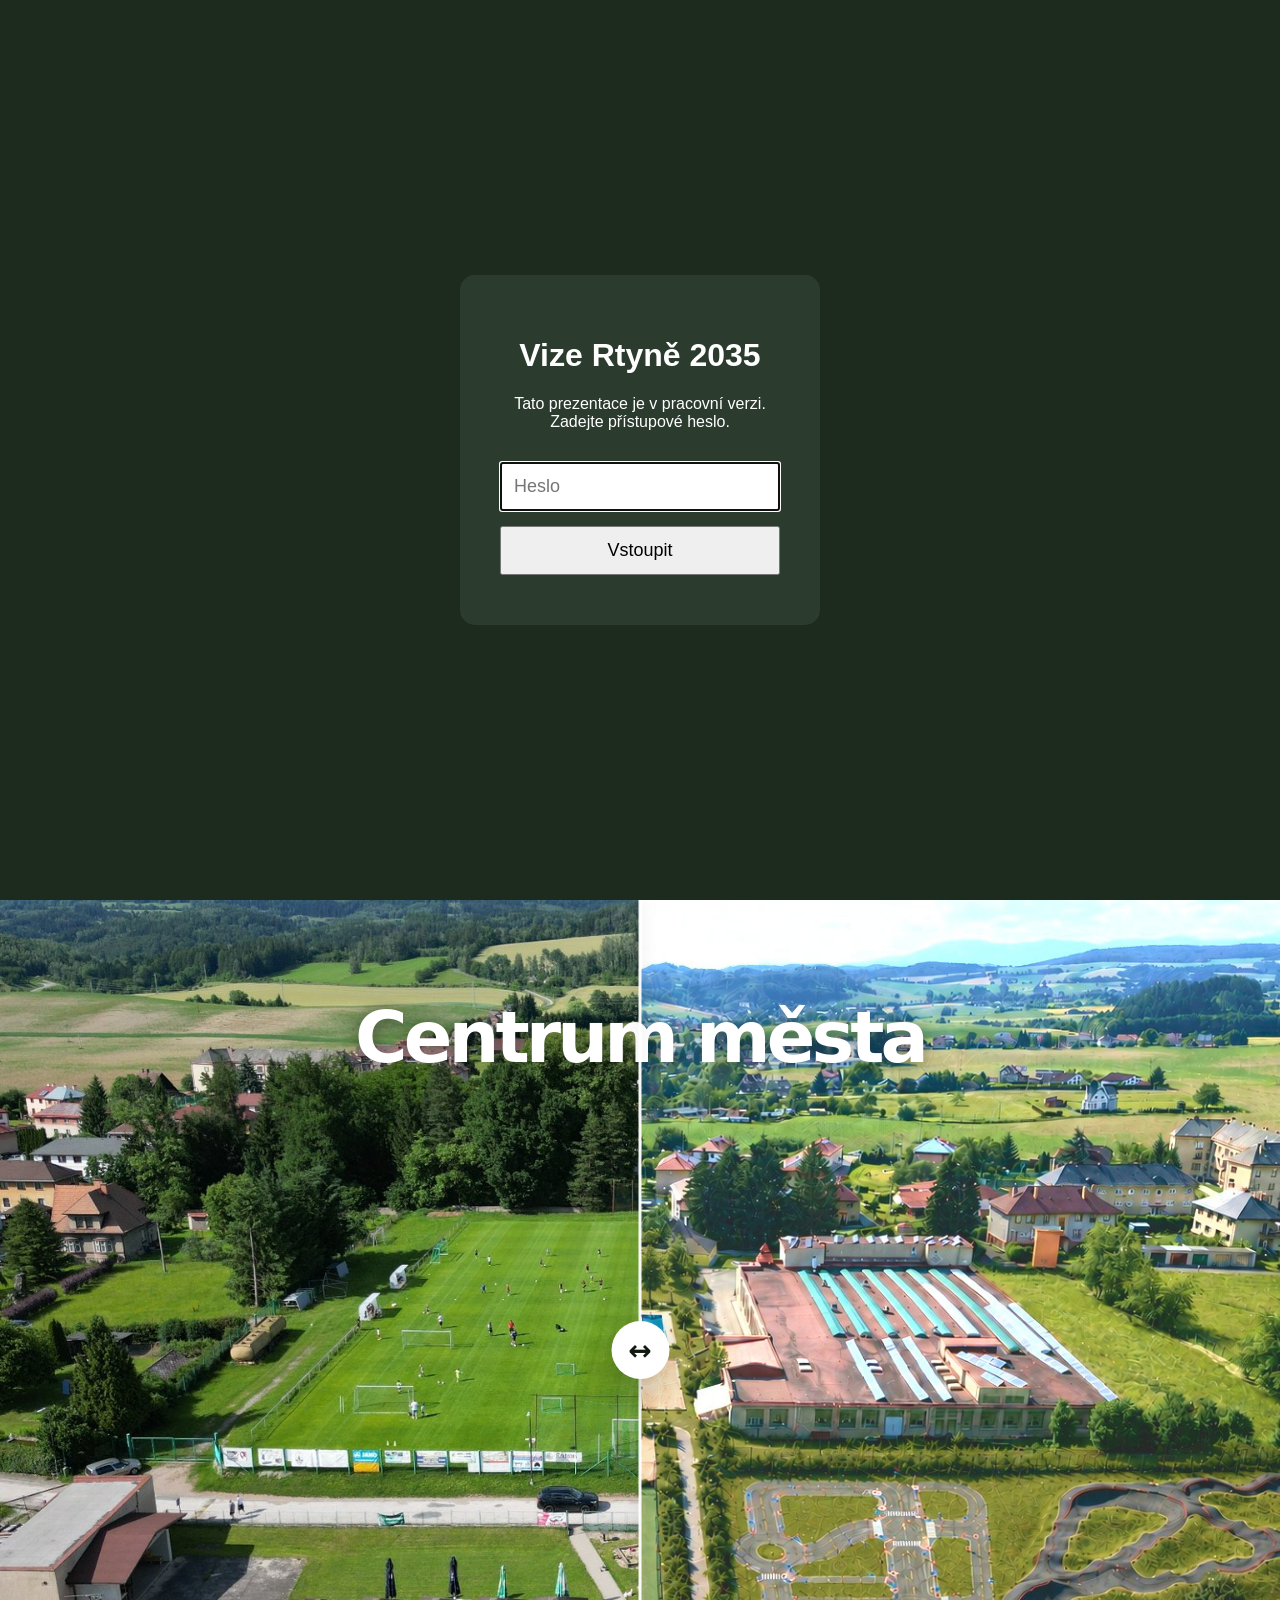
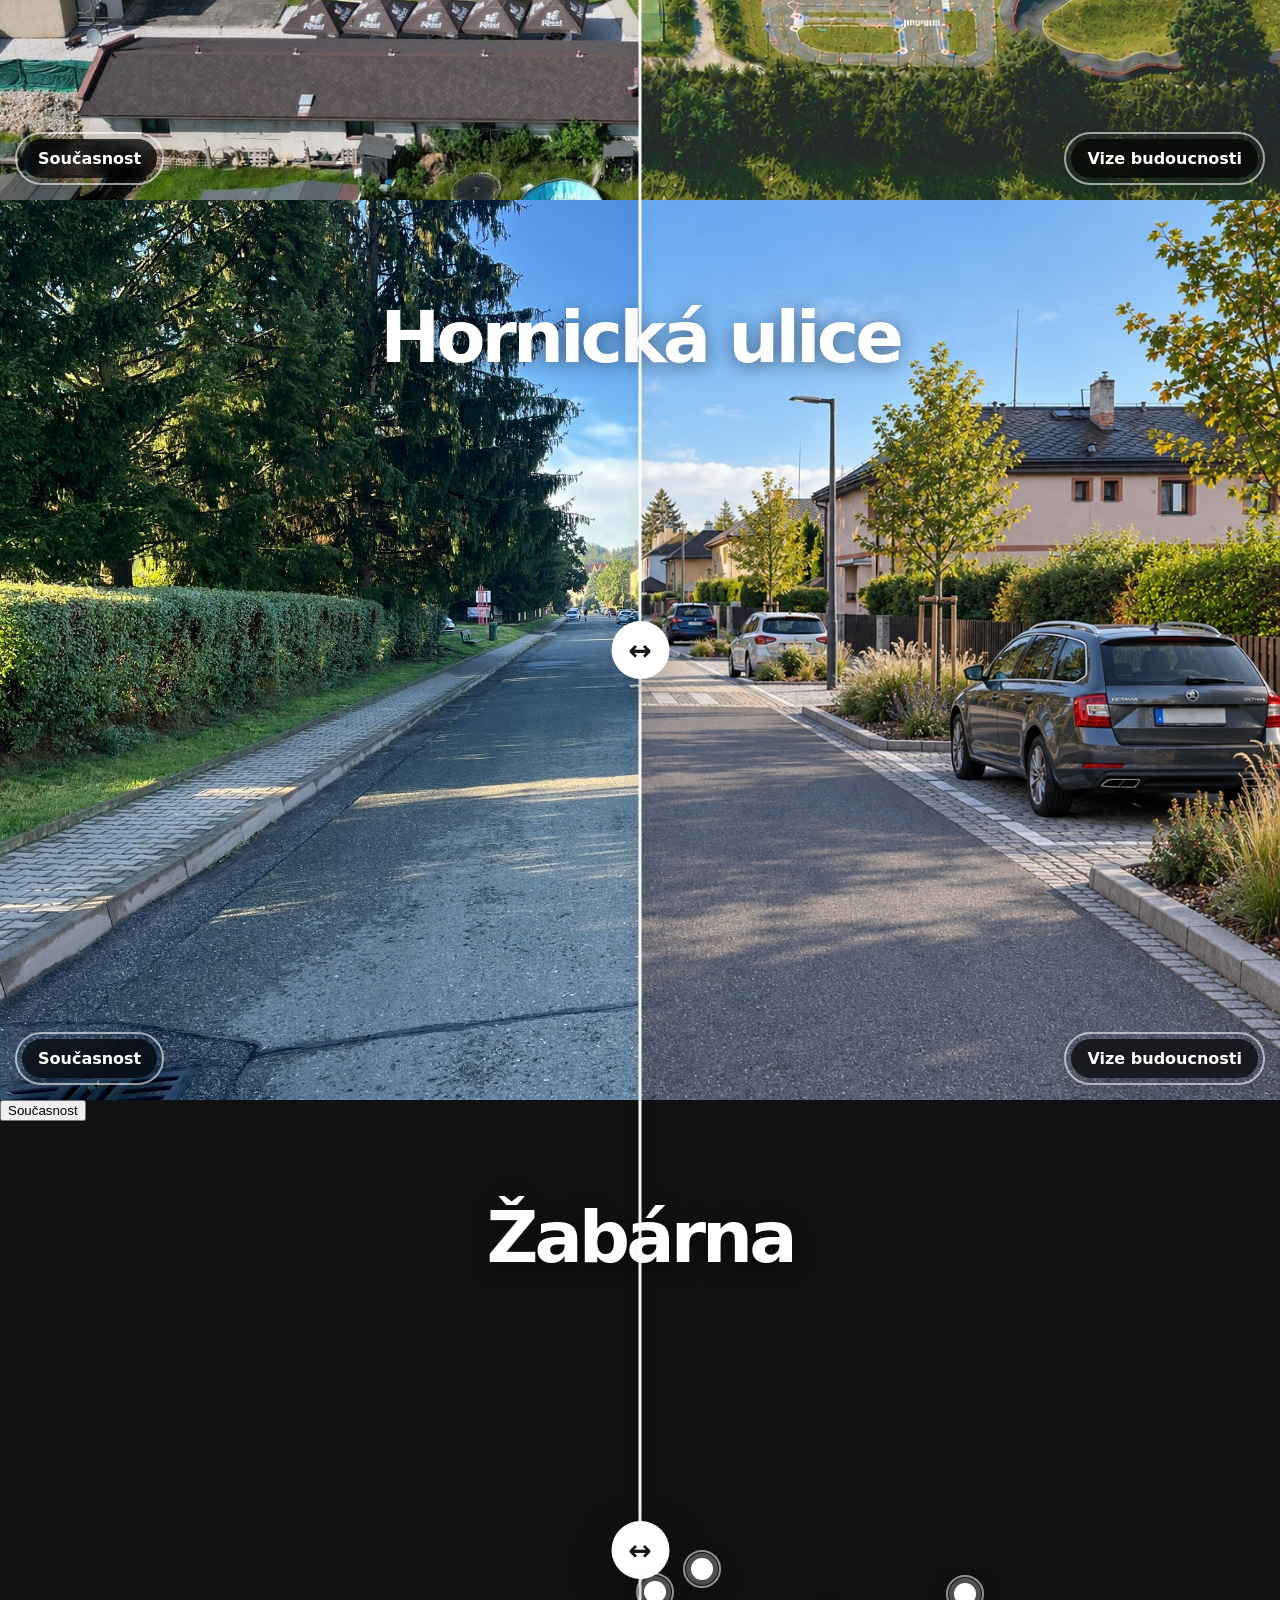
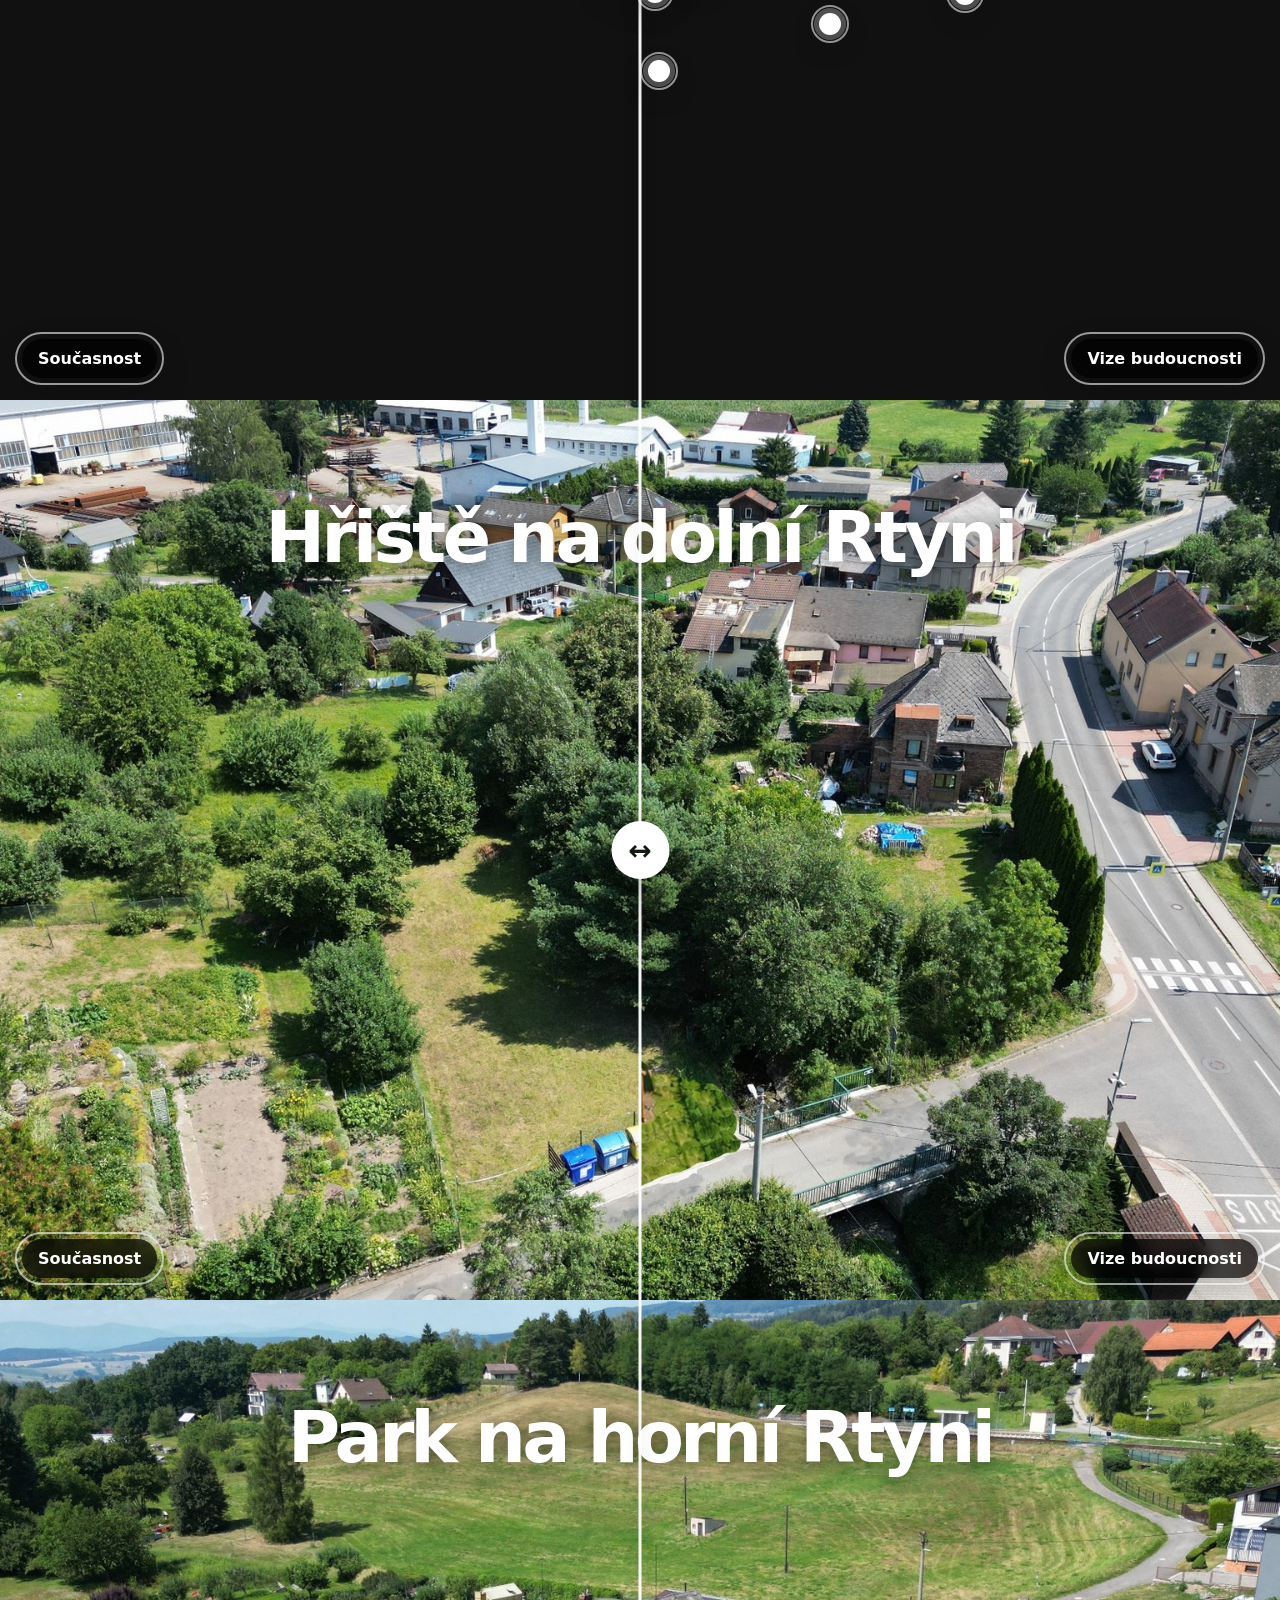
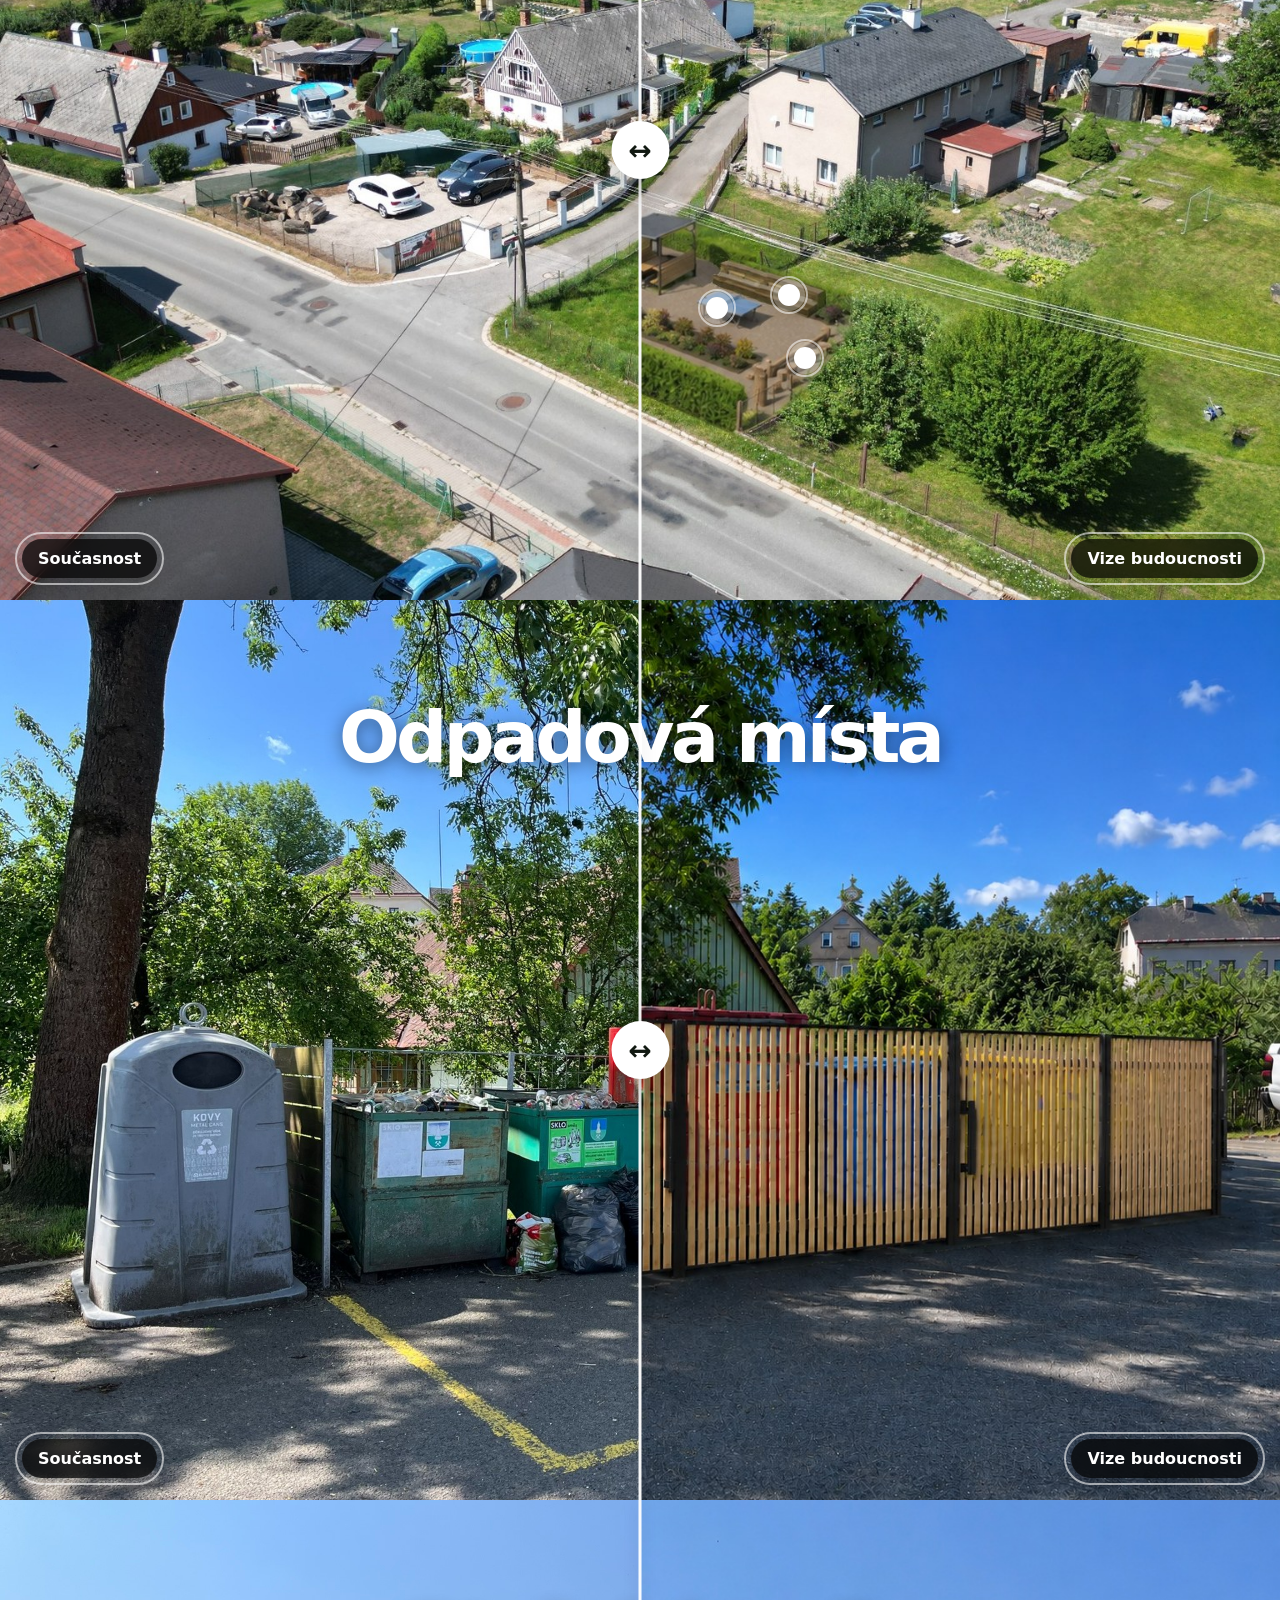
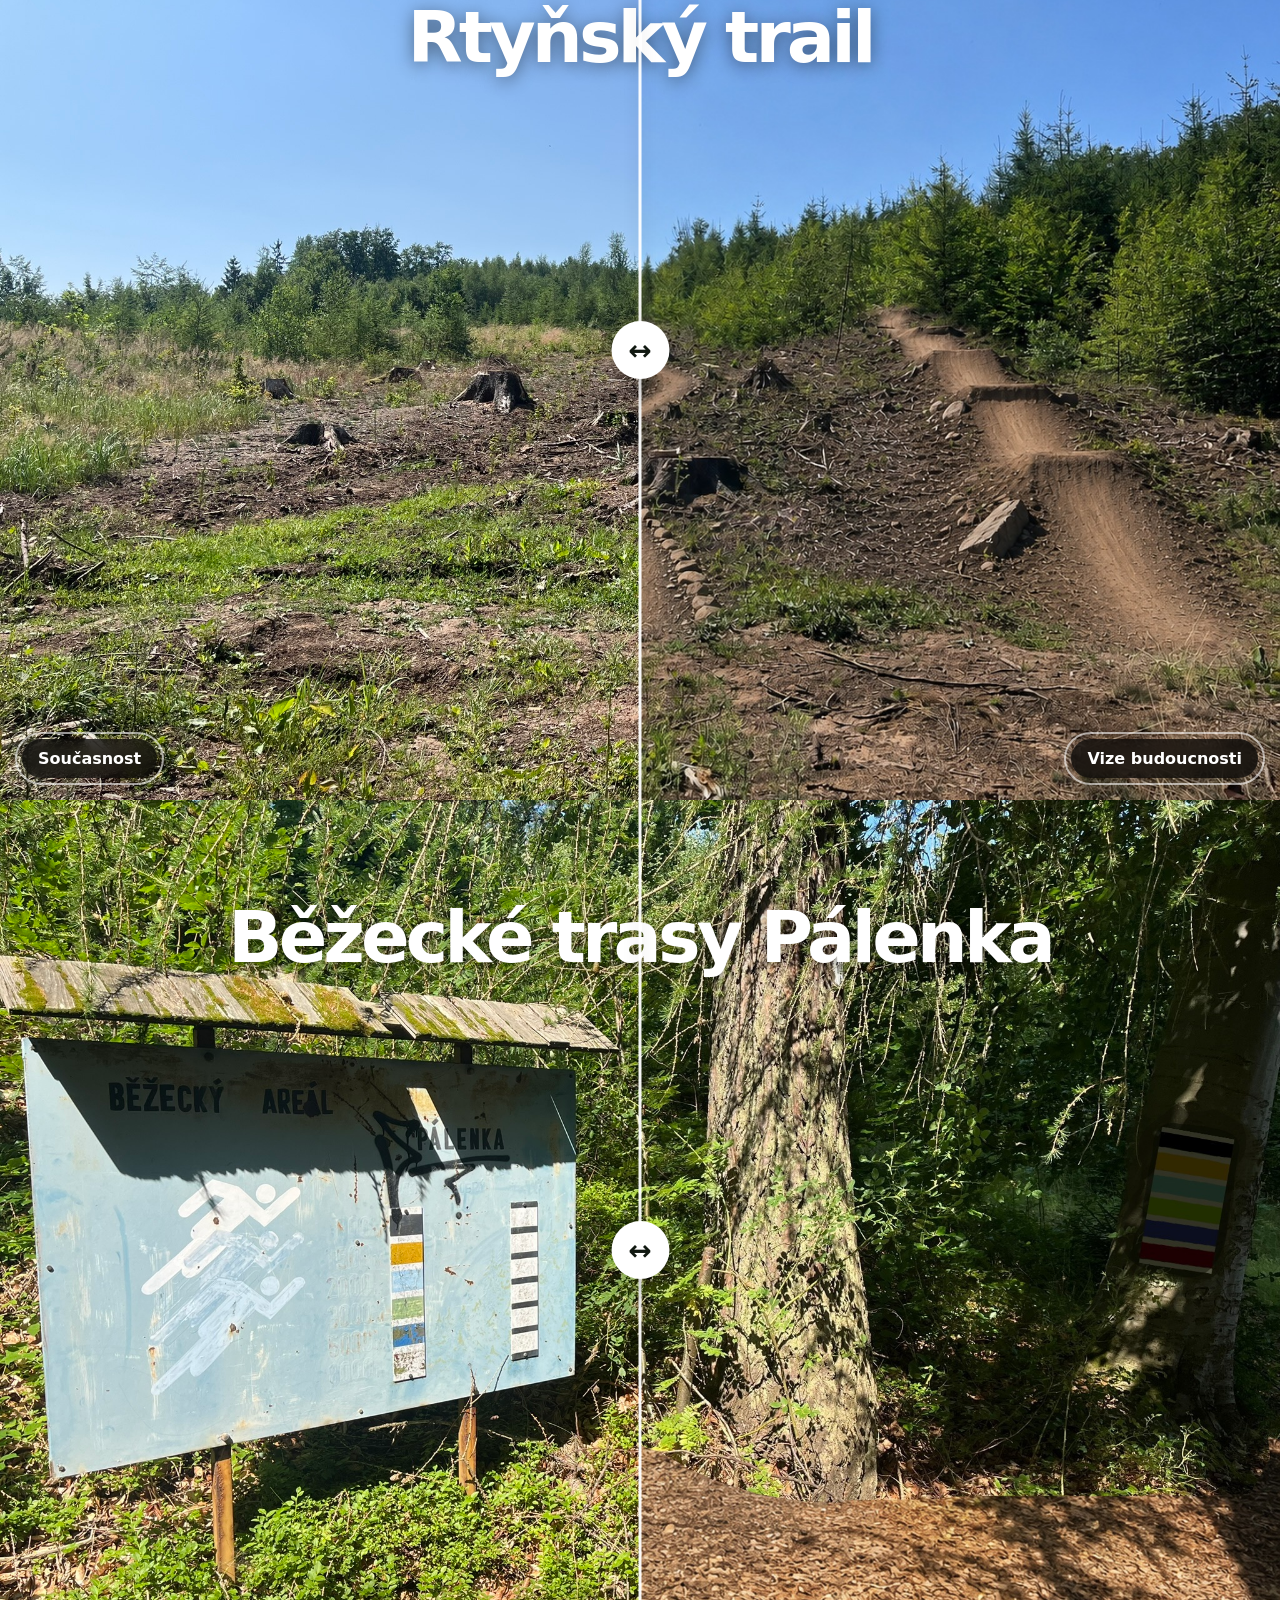
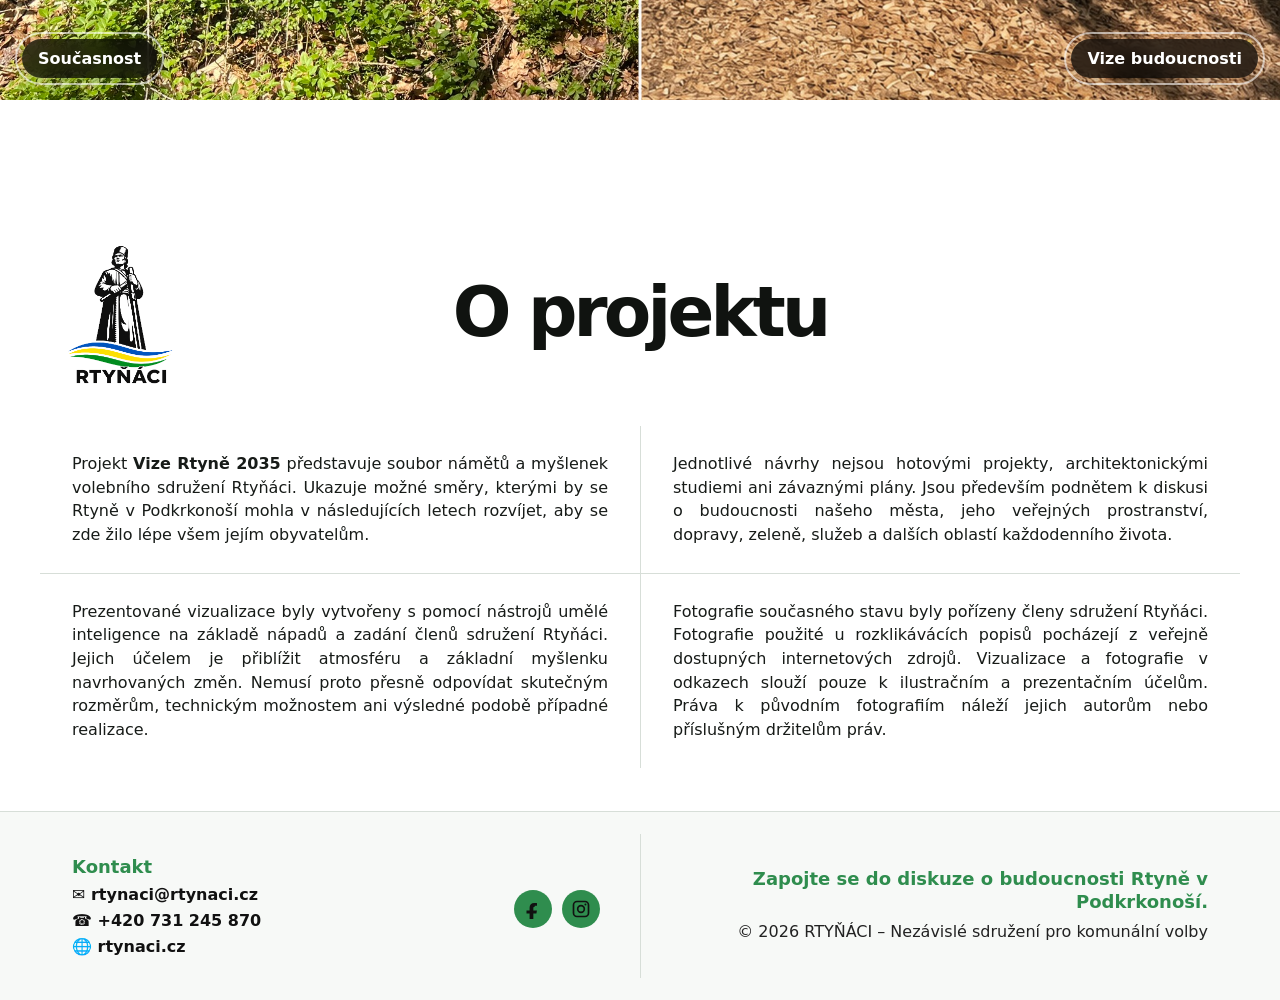
==== commit aa20637c: "Update index.html" ====
--- a/index.html
+++ b/index.html
@@ -306,7 +306,7 @@
               <div>
                <p>Jednotlivé návrhy nejsou hotovými projekty, architektonickými studiemi ani závaznými plány. Jsou především podnětem k diskusi o budoucnosti našeho města, jeho veřejných prostranství, dopravy, zeleně, služeb a dalších oblastí každodenního života.</p>
 
-                <p>Fotografie současného stavu byly pořízeny členy sdružení Rtyňáci. Fotografie použité u rozklivácích popisů pocházejí z veřejně dostupných internetových zdrojů. Vizualizace a fotografie v odkazech slouží pouze k ilustračním a prezentačním účelům. Práva k původním fotografiím náleží jejich autorům nebo příslušným držitelům práv.</p>
+                <p>Fotografie současného stavu byly pořízeny členy sdružení Rtyňáci. Fotografie použité u rozklikávácích popisů pocházejí z veřejně dostupných internetových zdrojů. Vizualizace a fotografie v odkazech slouží pouze k ilustračním a prezentačním účelům. Práva k původním fotografiím náleží jejich autorům nebo příslušným držitelům práv.</p>
               </div>
             </div>
 </div>
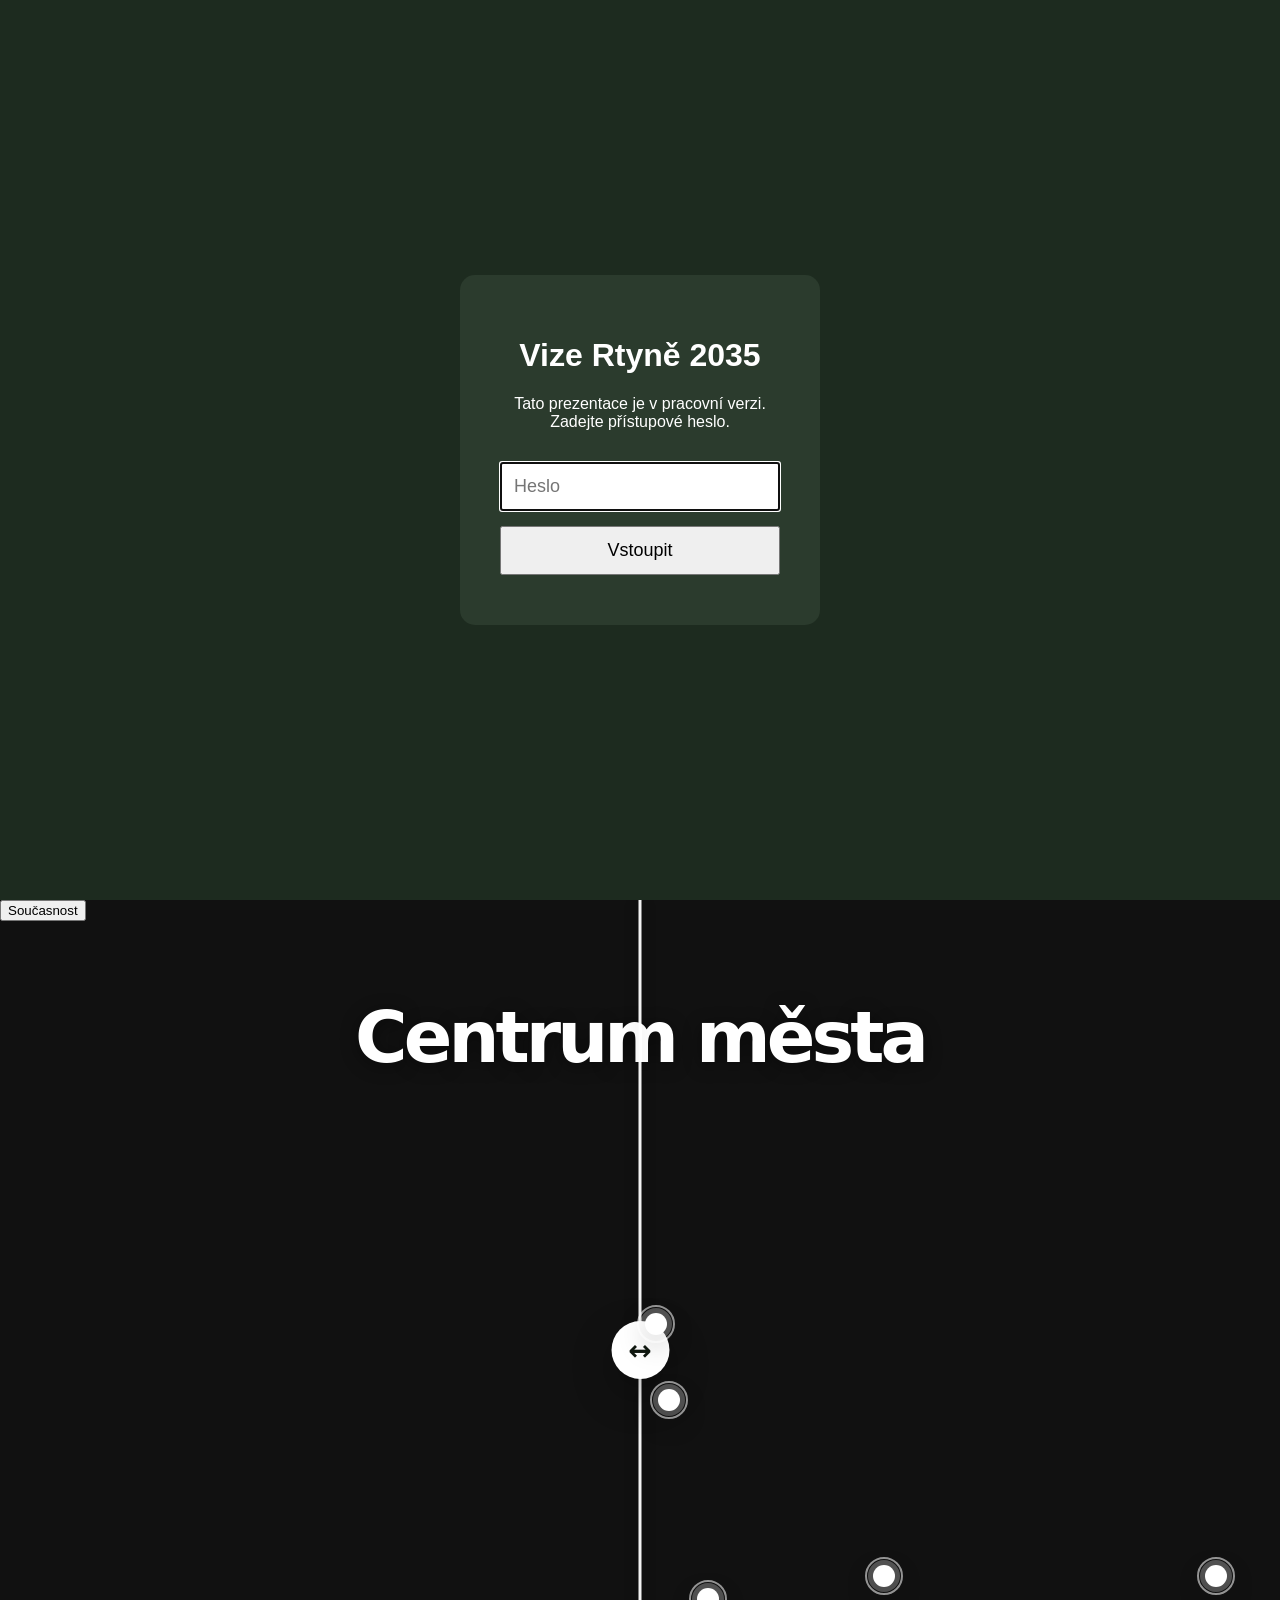
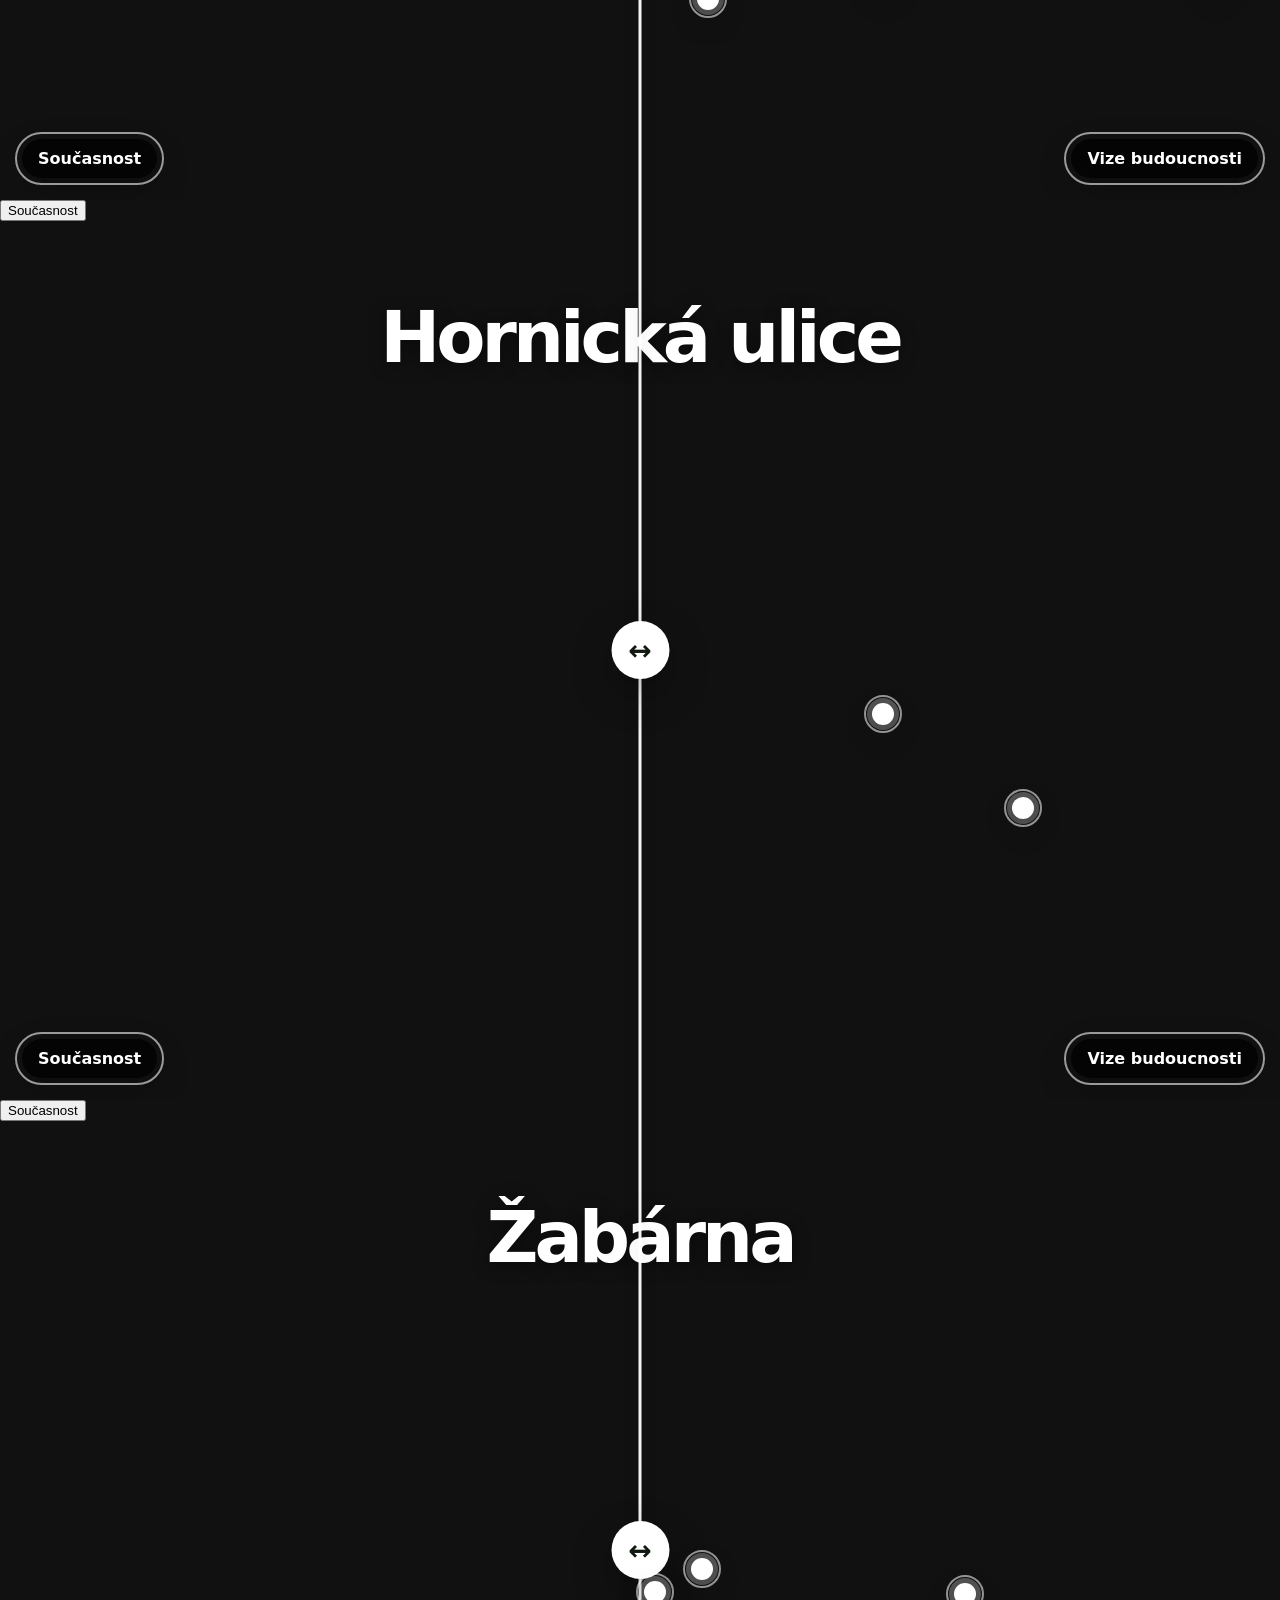
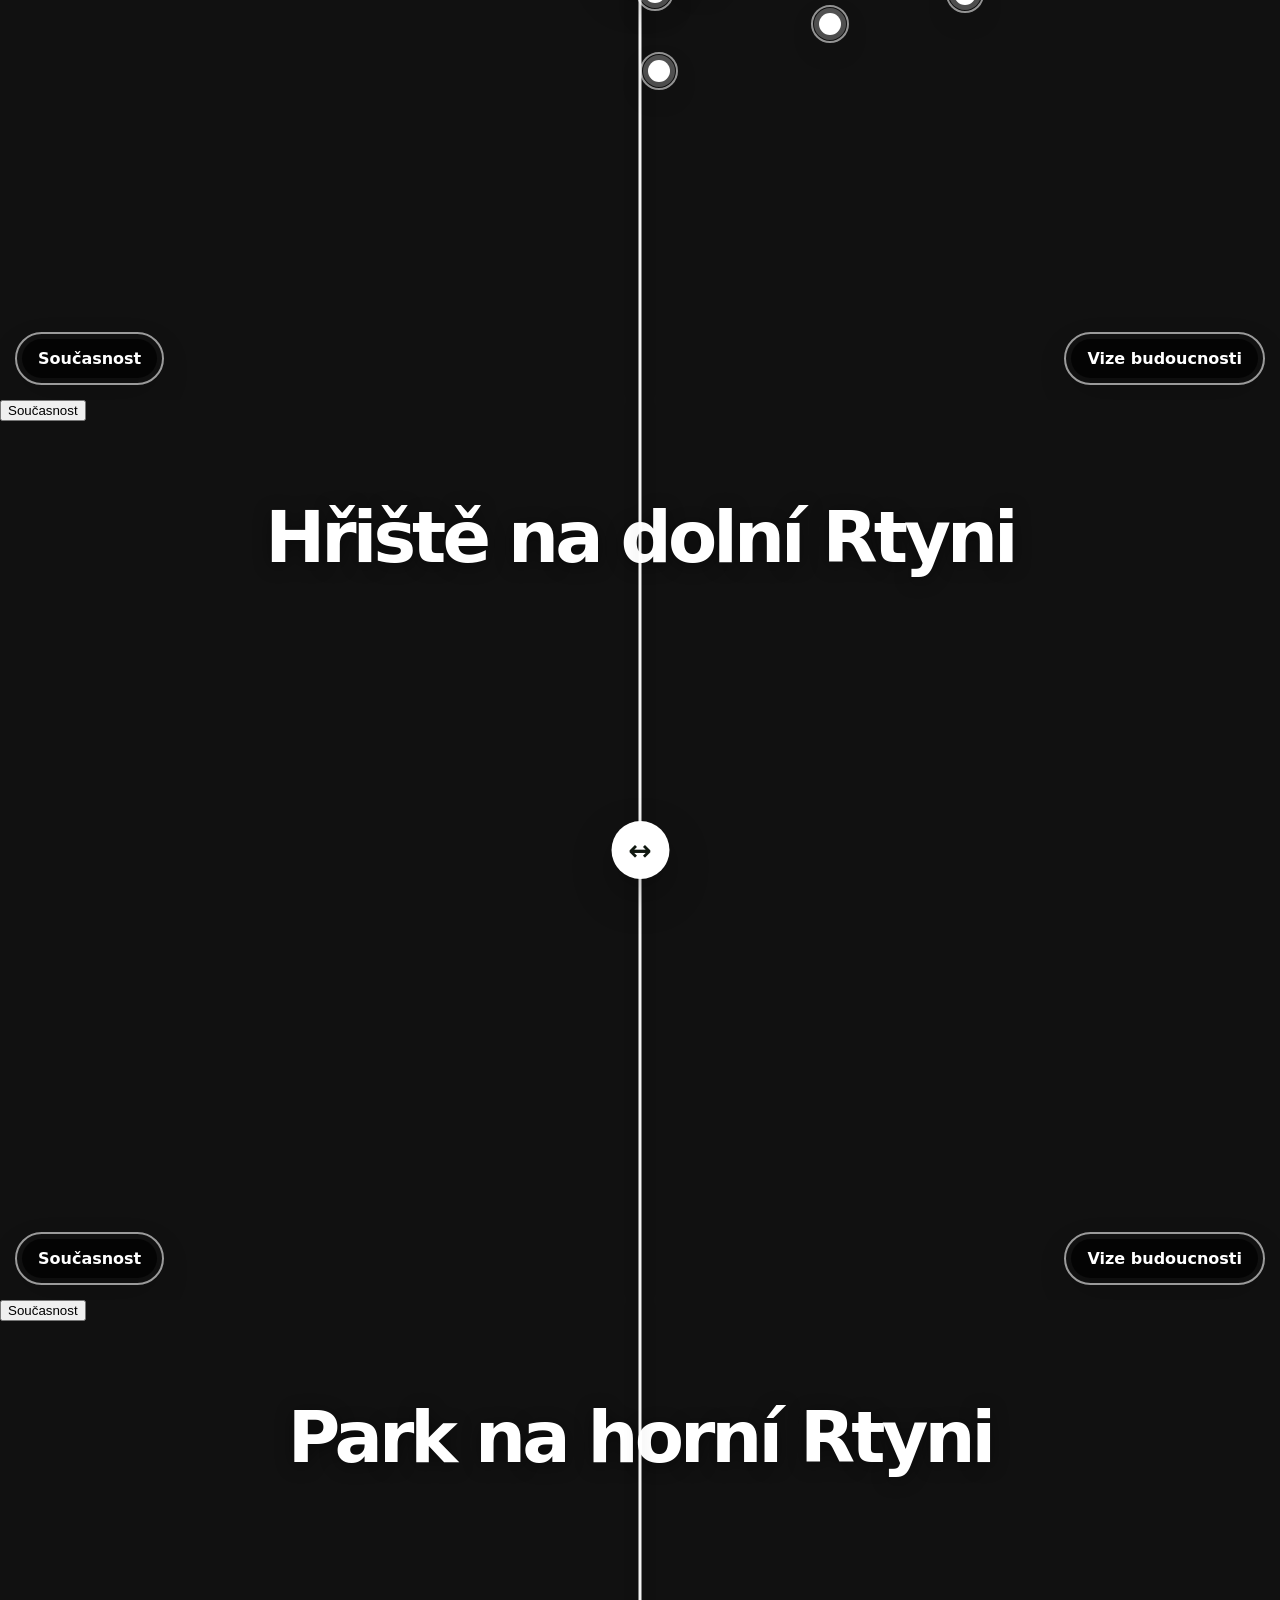
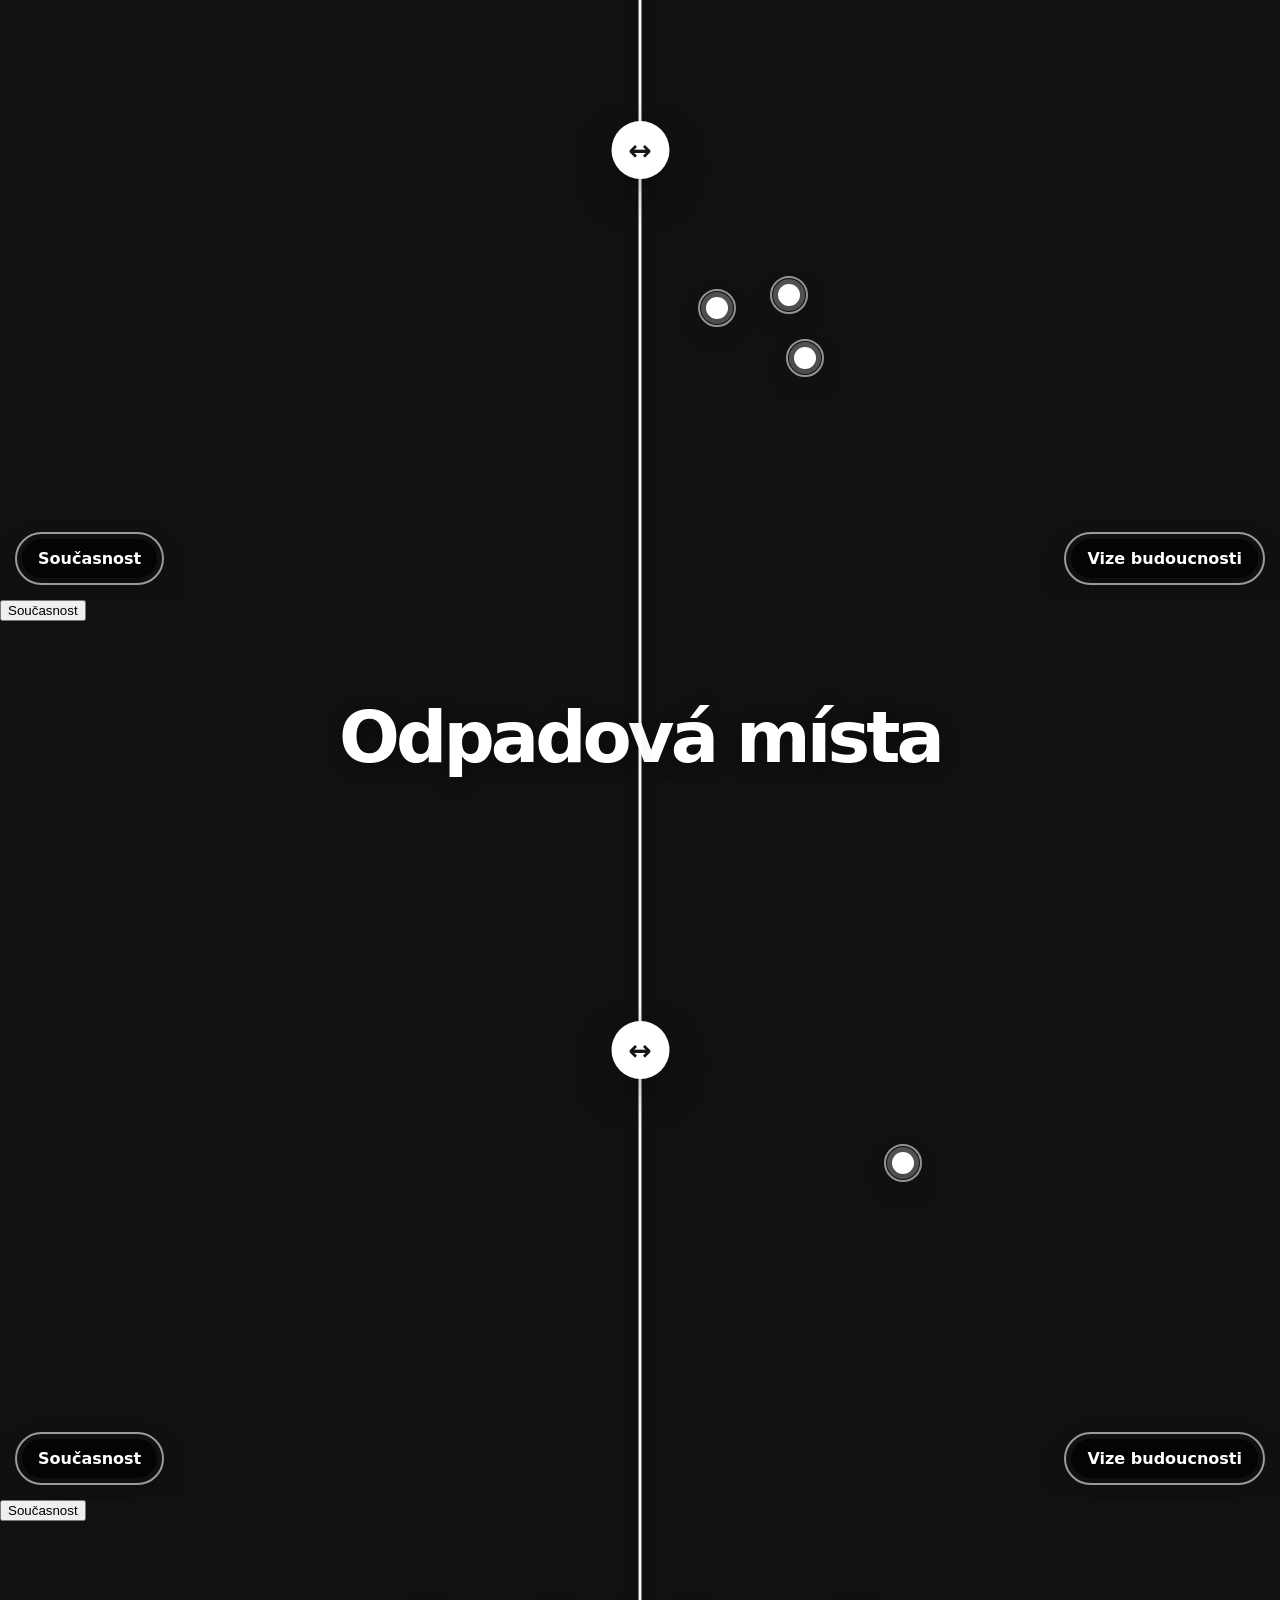
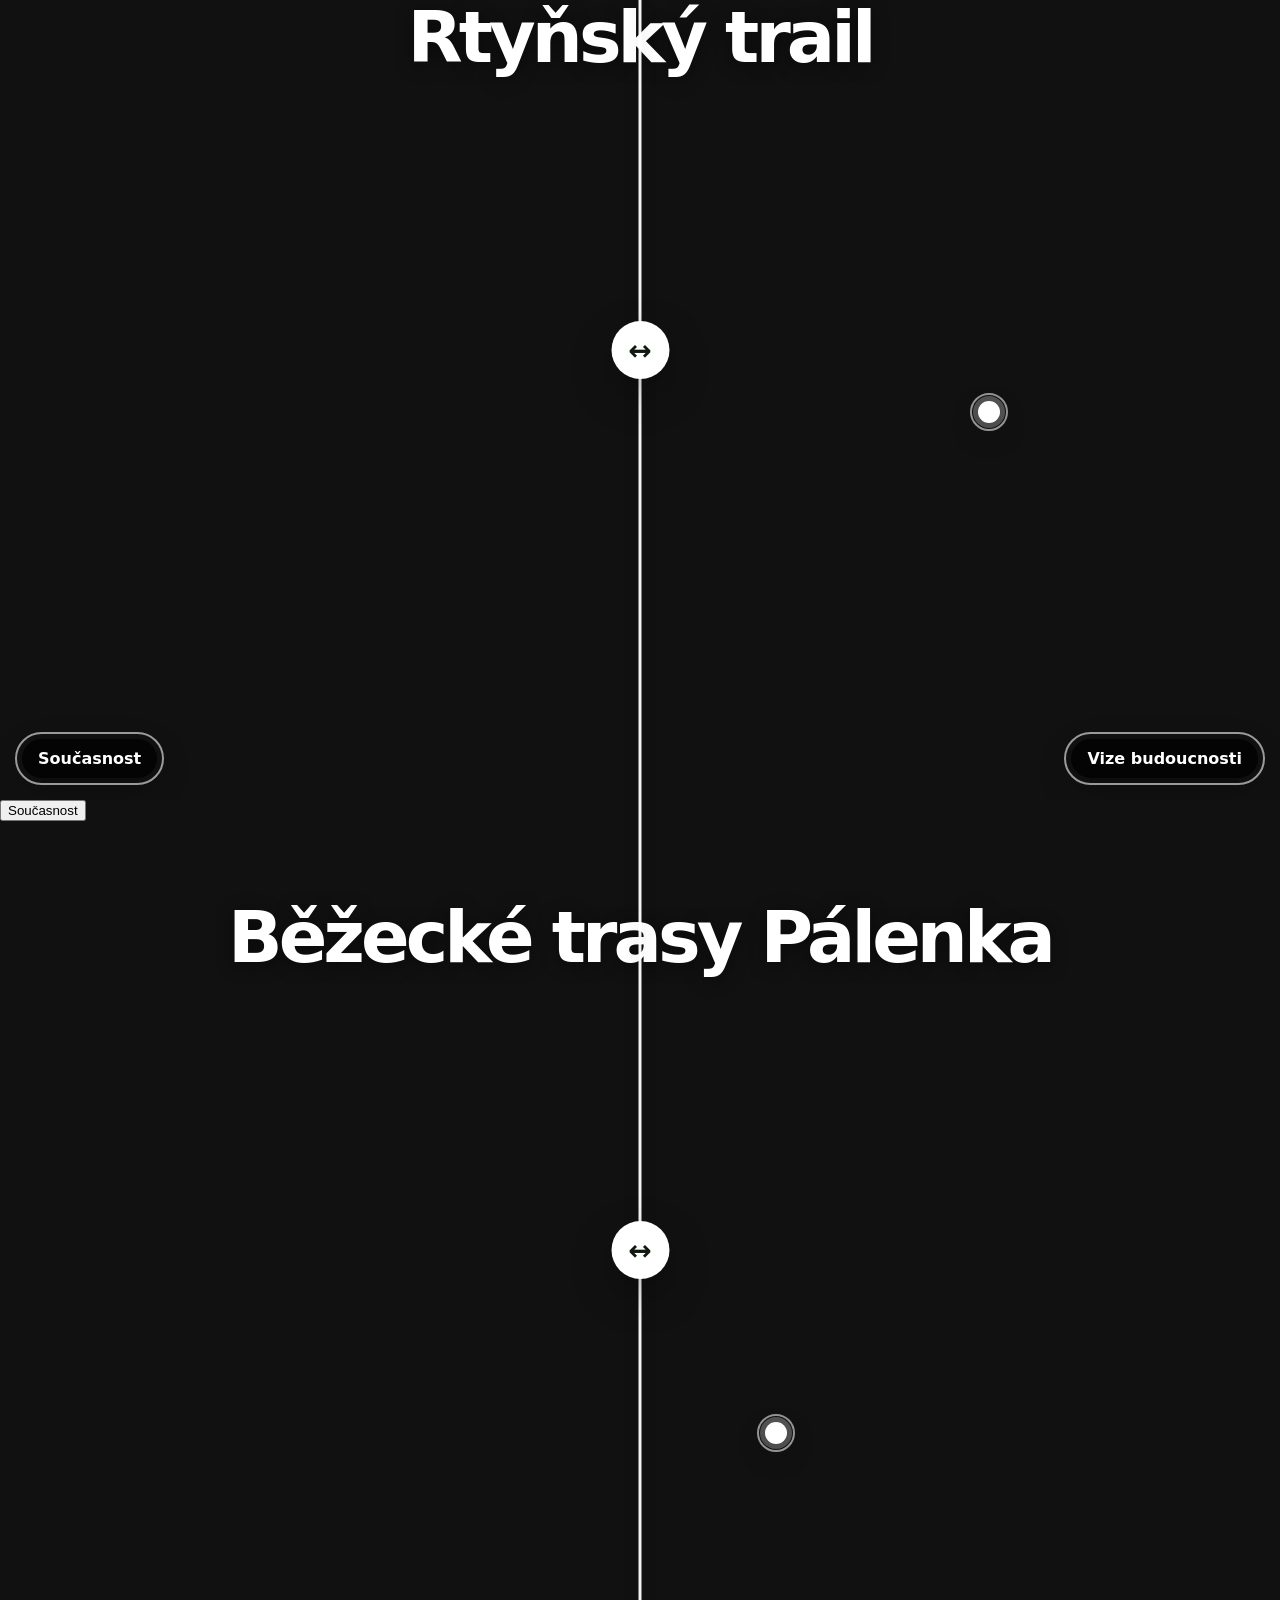
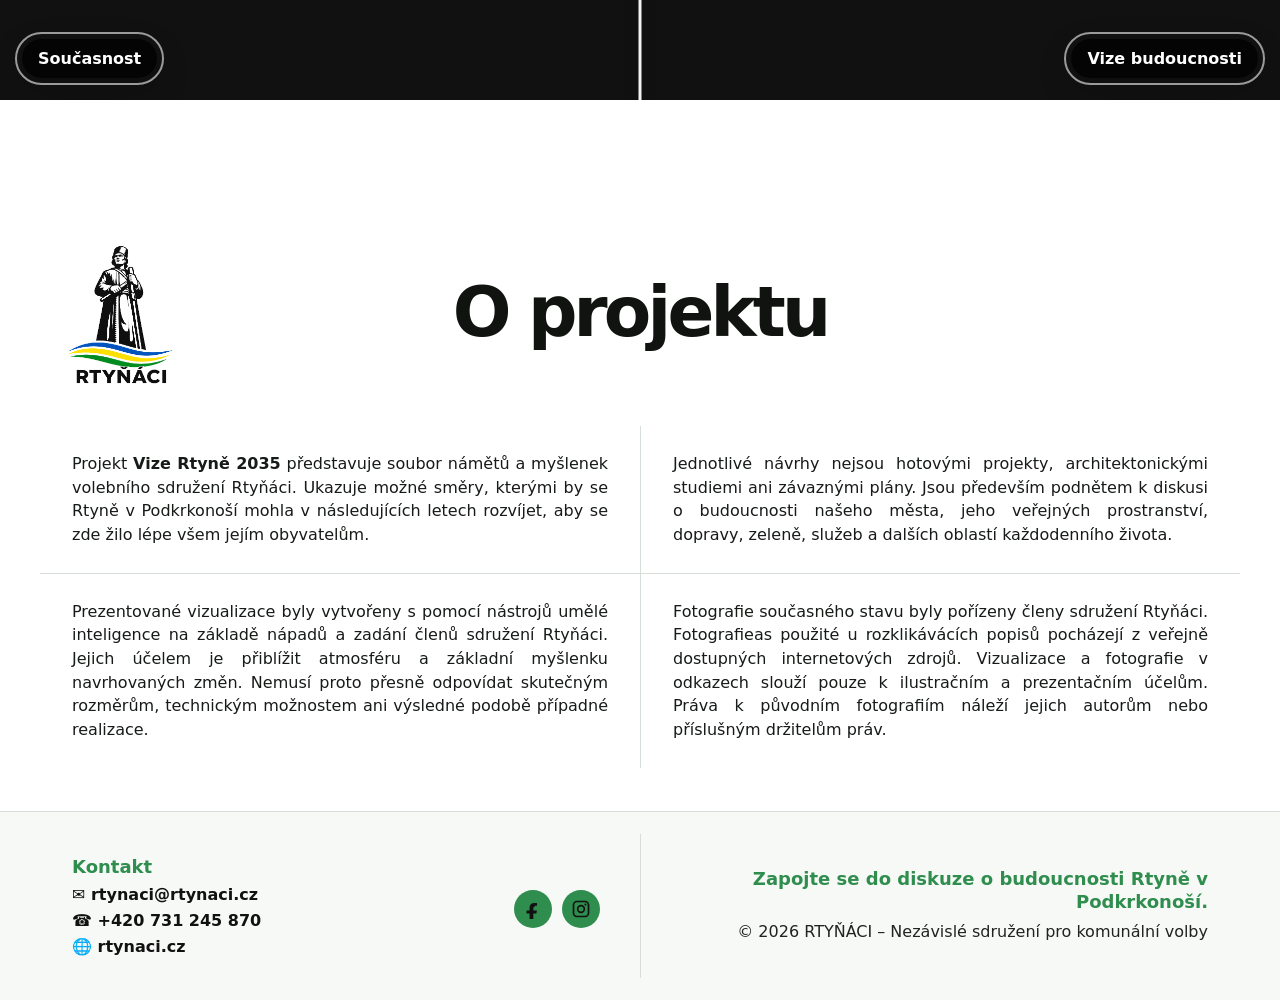
==== commit 91fd0ade: "Update index.html" ====
--- a/index.html
+++ b/index.html
@@ -306,7 +306,7 @@
               <div>
                <p>Jednotlivé návrhy nejsou hotovými projekty, architektonickými studiemi ani závaznými plány. Jsou především podnětem k diskusi o budoucnosti našeho města, jeho veřejných prostranství, dopravy, zeleně, služeb a dalších oblastí každodenního života.</p>
 
-                <p>Fotografie současného stavu byly pořízeny členy sdružení Rtyňáci. Fotografie použité u rozklikávácích popisů pocházejí z veřejně dostupných internetových zdrojů. Vizualizace a fotografie v odkazech slouží pouze k ilustračním a prezentačním účelům. Práva k původním fotografiím náleží jejich autorům nebo příslušným držitelům práv.</p>
+                <p>Fotografie současného stavu byly pořízeny členy sdružení Rtyňáci. Fotografieas použité u rozklikávácích popisů pocházejí z veřejně dostupných internetových zdrojů. Vizualizace a fotografie v odkazech slouží pouze k ilustračním a prezentačním účelům. Práva k původním fotografiím náleží jejich autorům nebo příslušným držitelům práv.</p>
               </div>
             </div>
 </div>
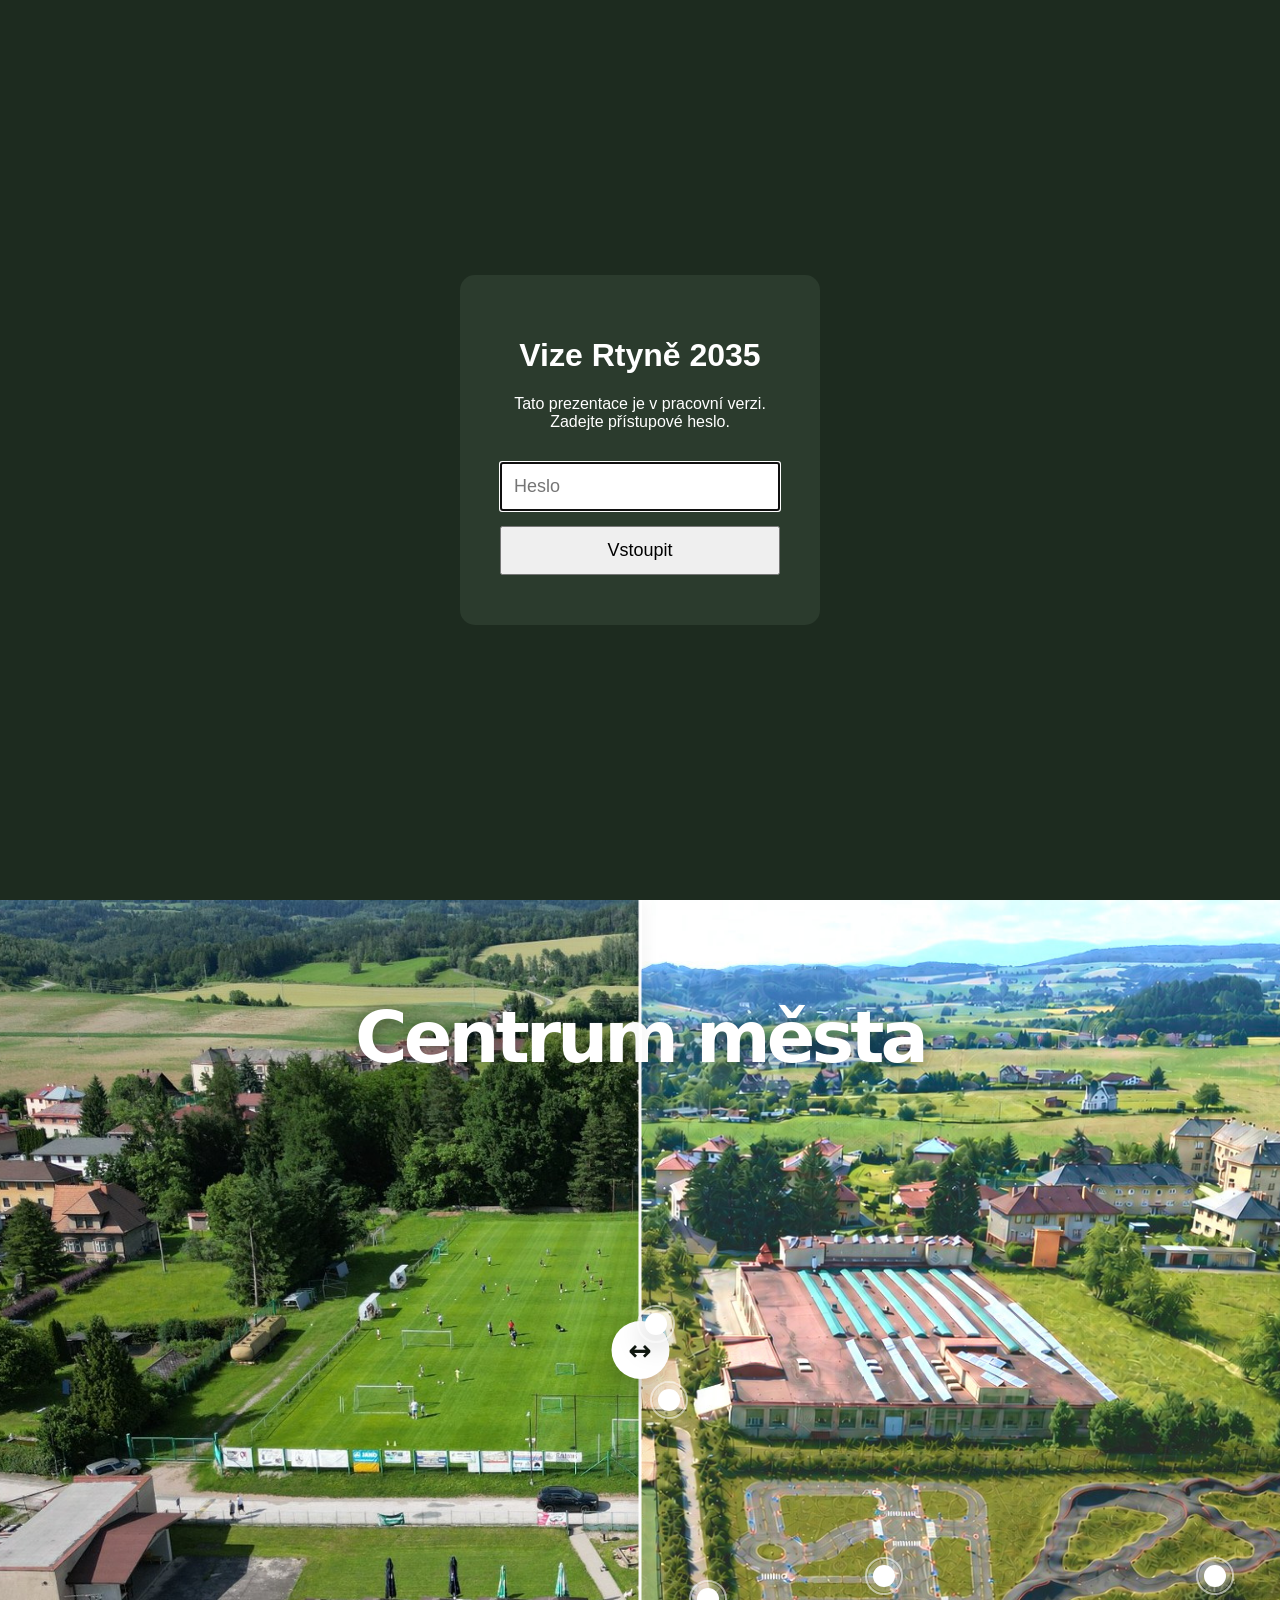
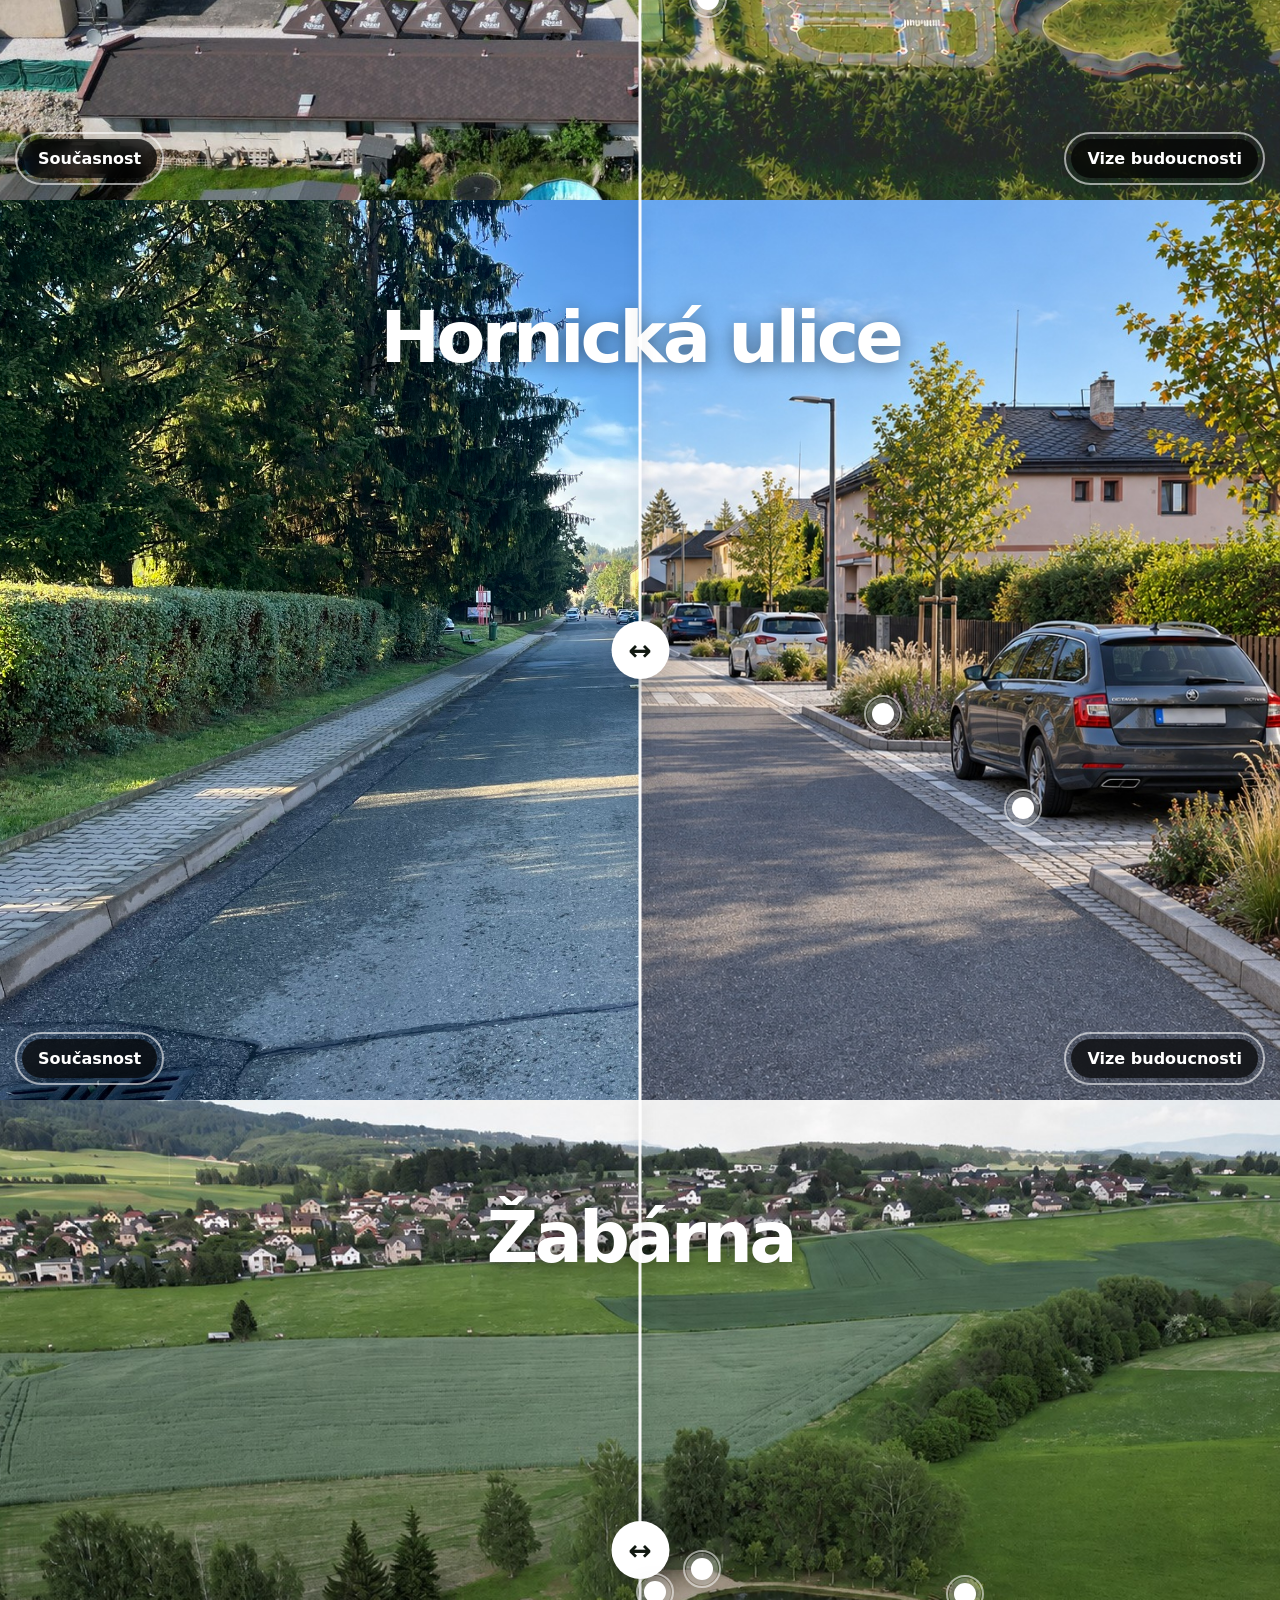
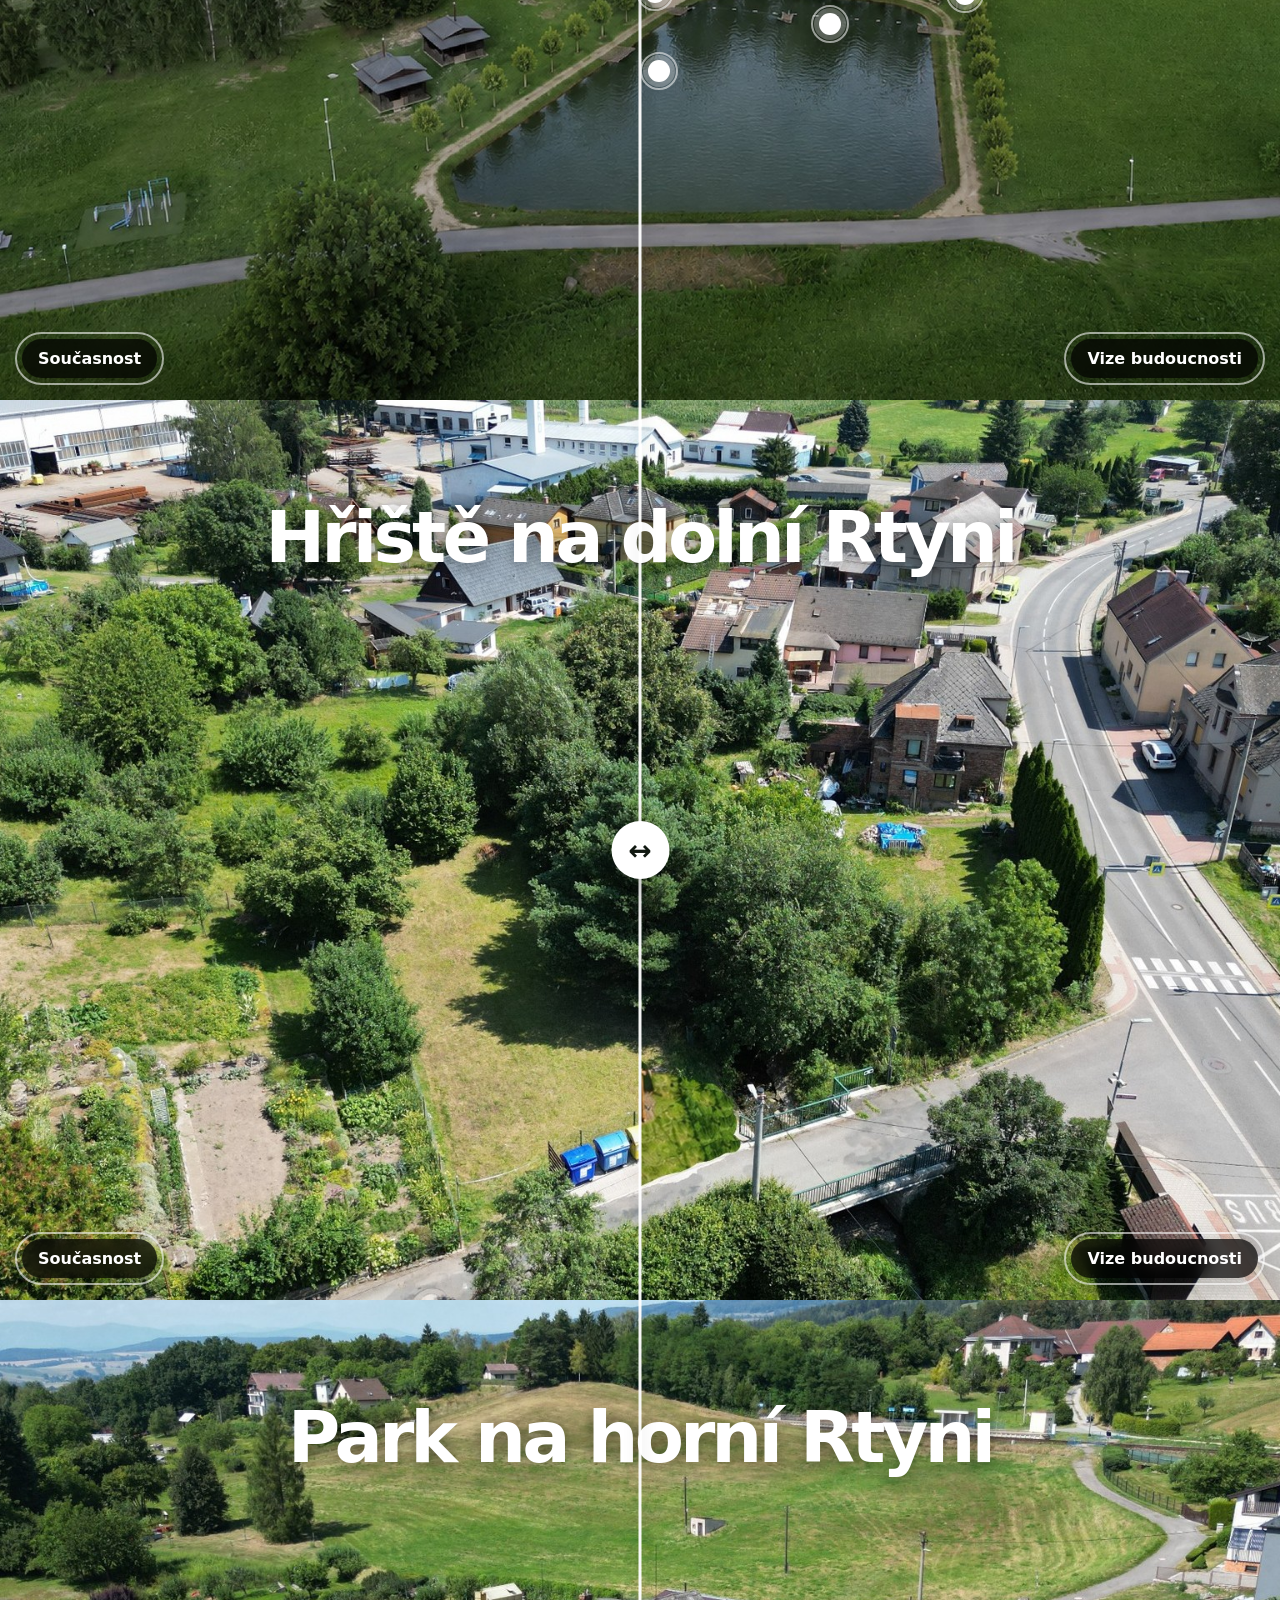
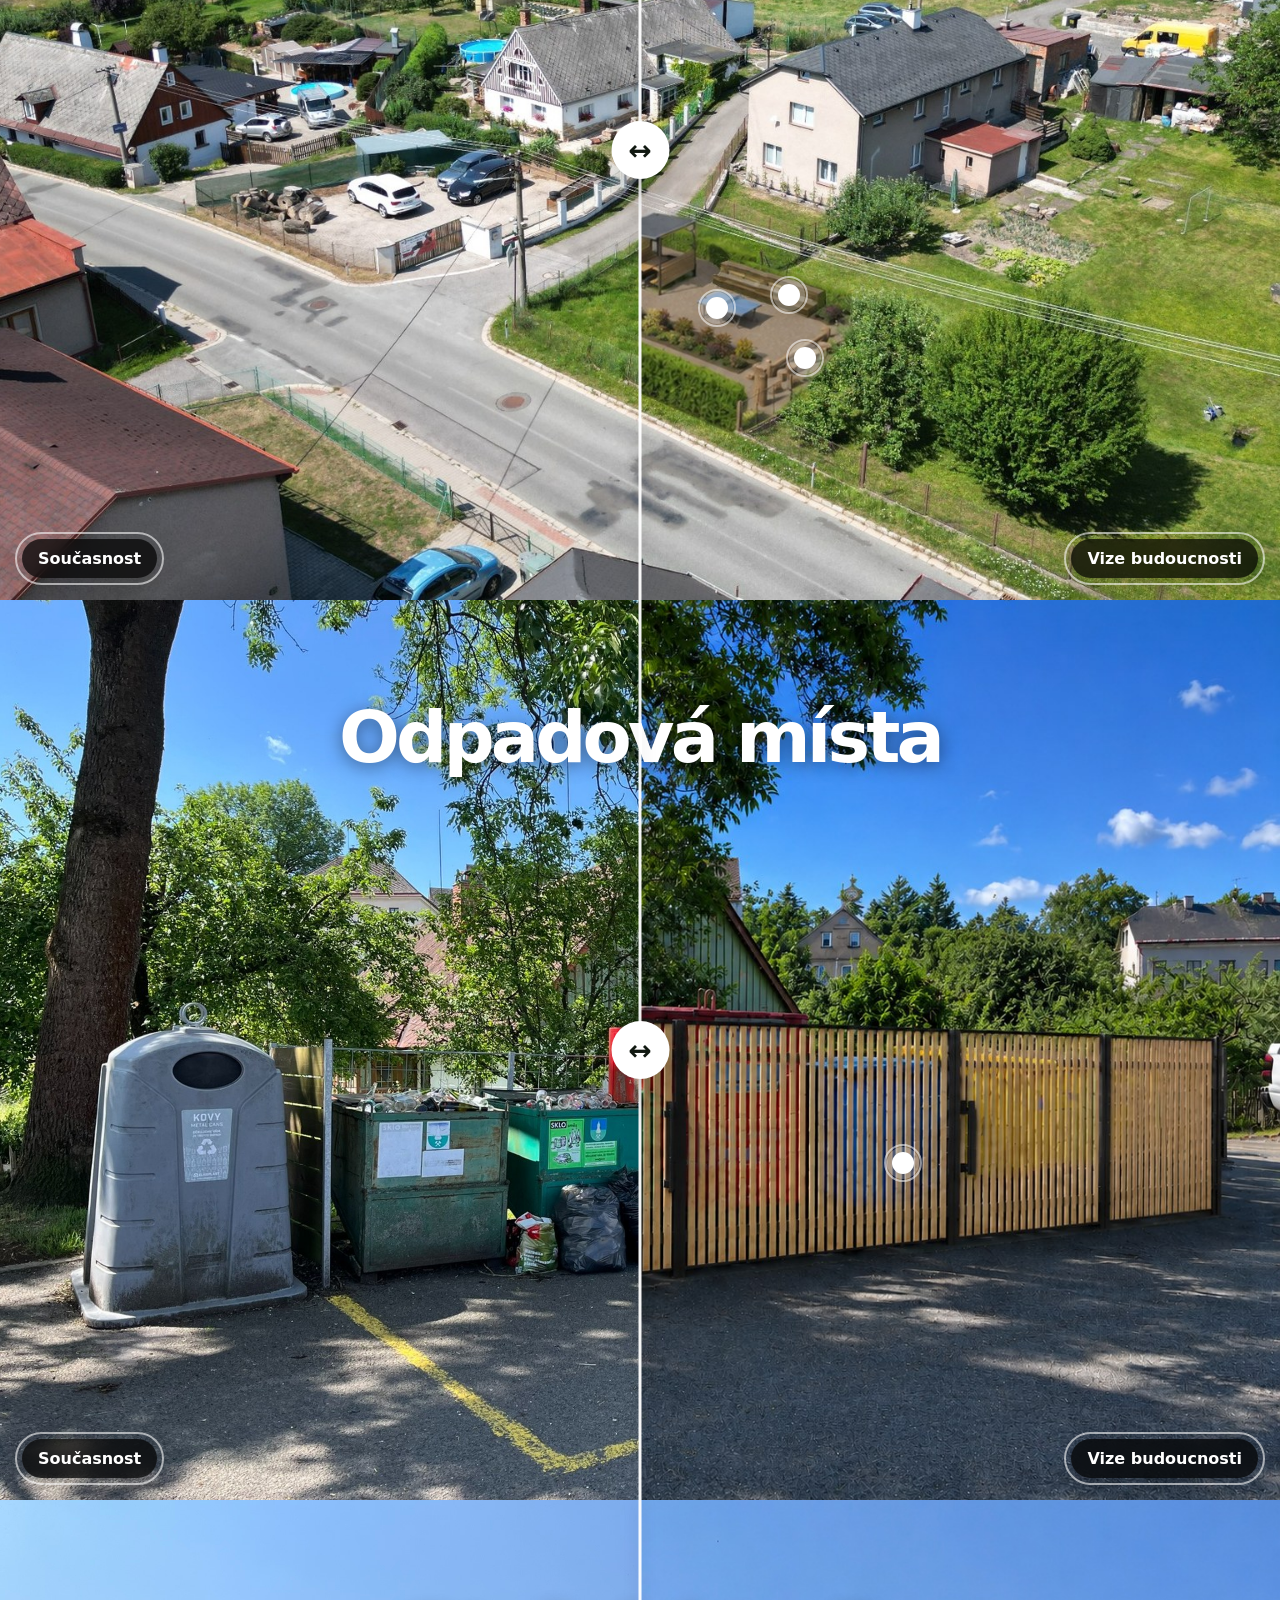
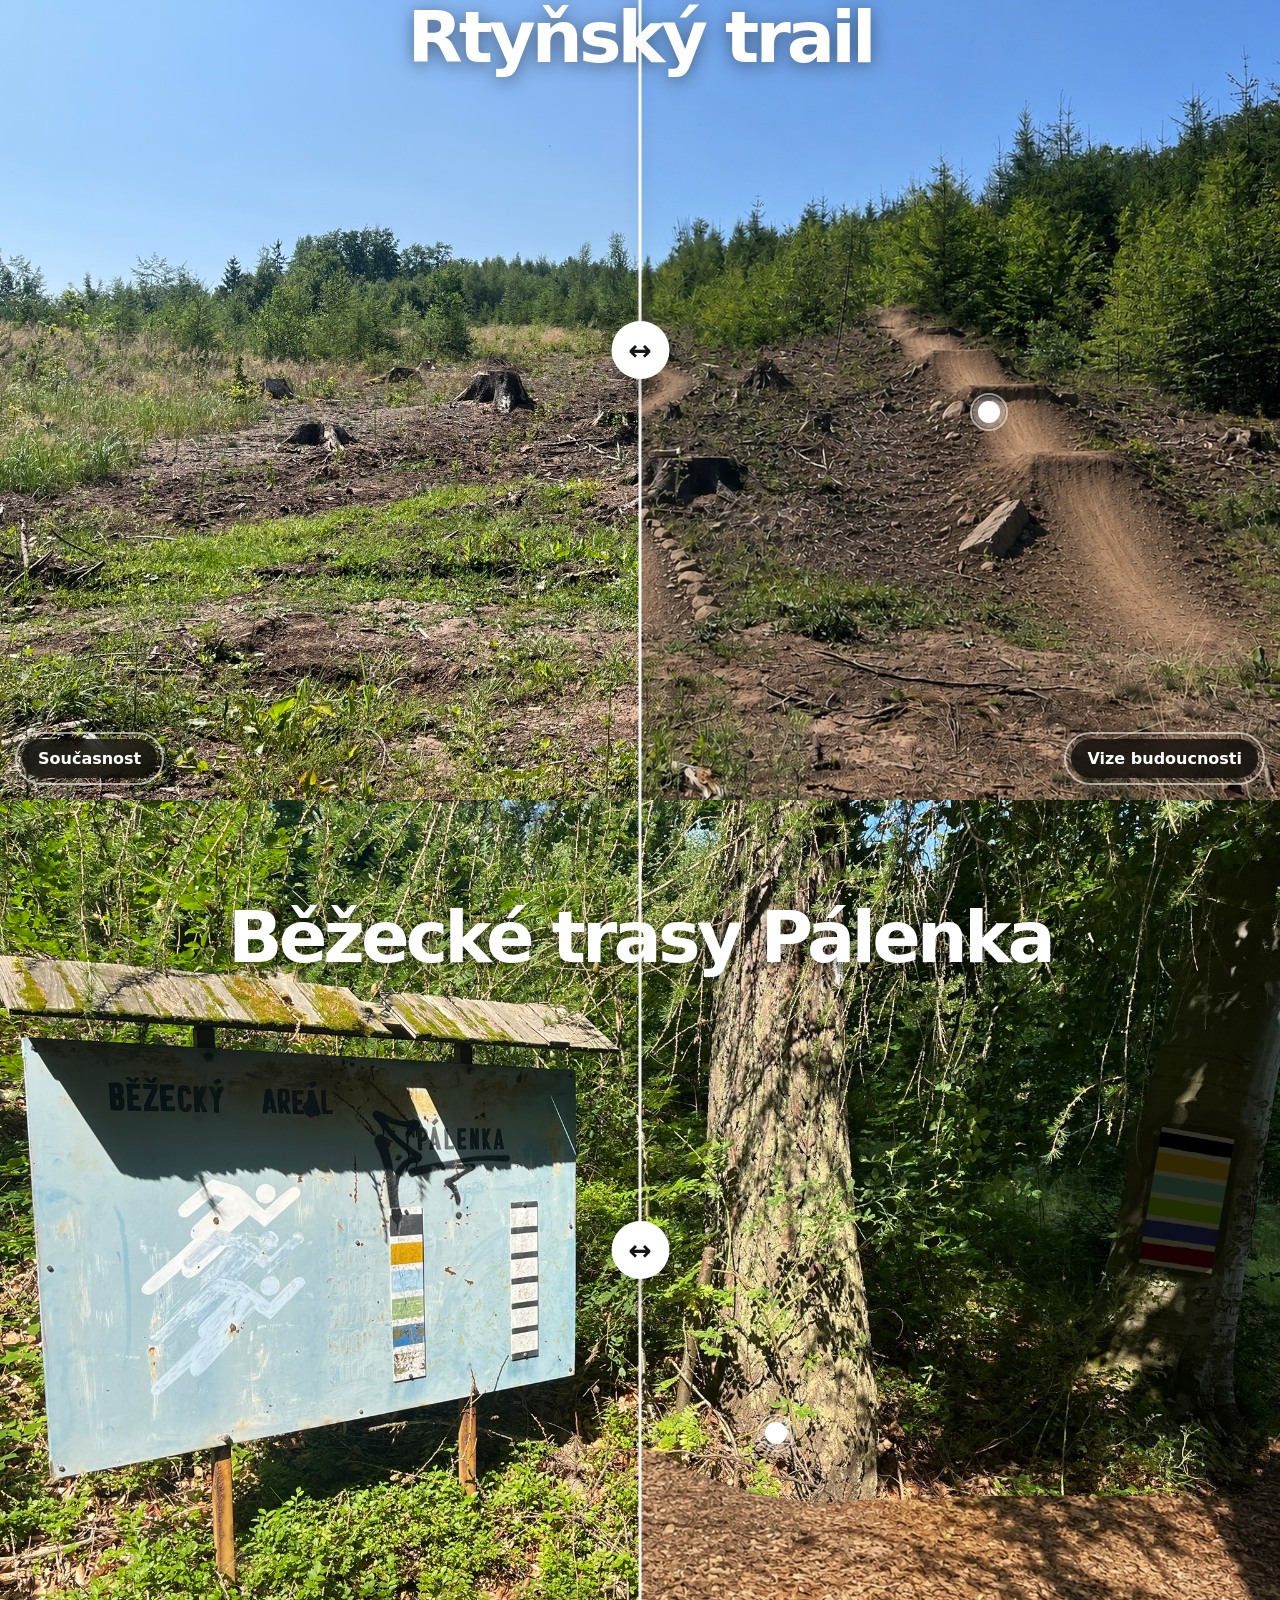
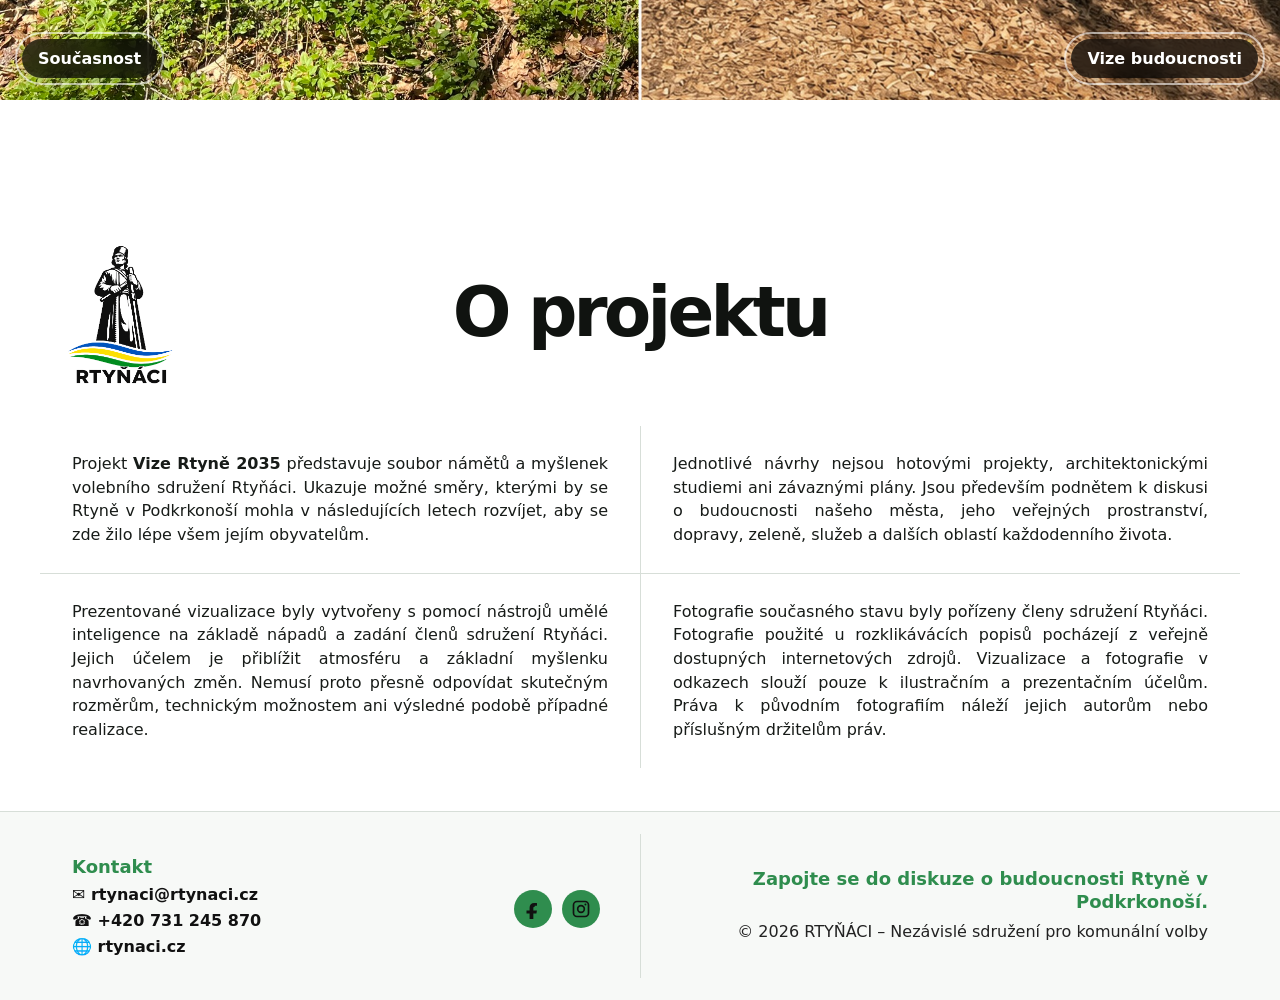
==== commit dadd5214: "Update index.html" ====
--- a/index.html
+++ b/index.html
@@ -306,7 +306,7 @@
               <div>
                <p>Jednotlivé návrhy nejsou hotovými projekty, architektonickými studiemi ani závaznými plány. Jsou především podnětem k diskusi o budoucnosti našeho města, jeho veřejných prostranství, dopravy, zeleně, služeb a dalších oblastí každodenního života.</p>
 
-                <p>Fotografie současného stavu byly pořízeny členy sdružení Rtyňáci. Fotografieas použité u rozklikávácích popisů pocházejí z veřejně dostupných internetových zdrojů. Vizualizace a fotografie v odkazech slouží pouze k ilustračním a prezentačním účelům. Práva k původním fotografiím náleží jejich autorům nebo příslušným držitelům práv.</p>
+                <p>Fotografie současného stavu byly pořízeny členy sdružení Rtyňáci. Fotografie použité u rozklikávácích popisů pocházejí z veřejně dostupných internetových zdrojů. Vizualizace a fotografie v odkazech slouží pouze k ilustračním a prezentačním účelům. Práva k původním fotografiím náleží jejich autorům nebo příslušným držitelům práv.</p>
               </div>
             </div>
 </div>
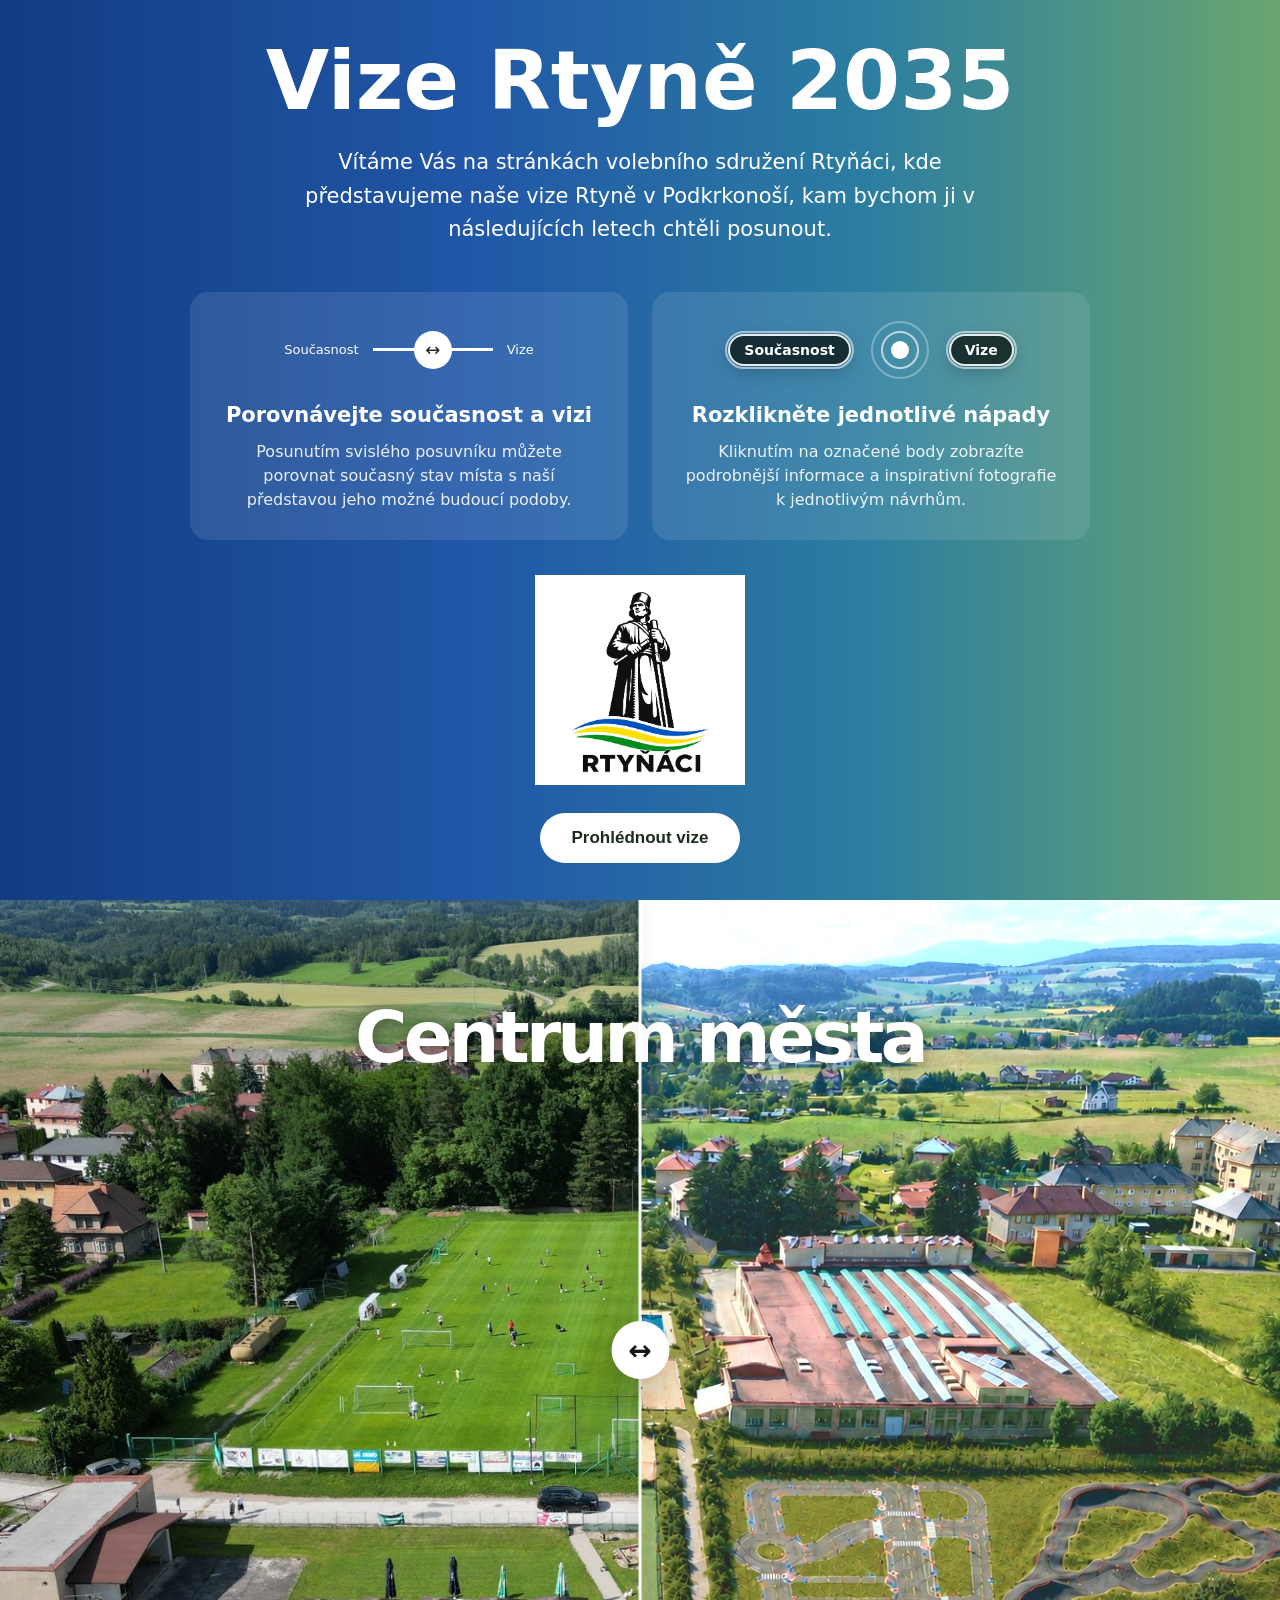
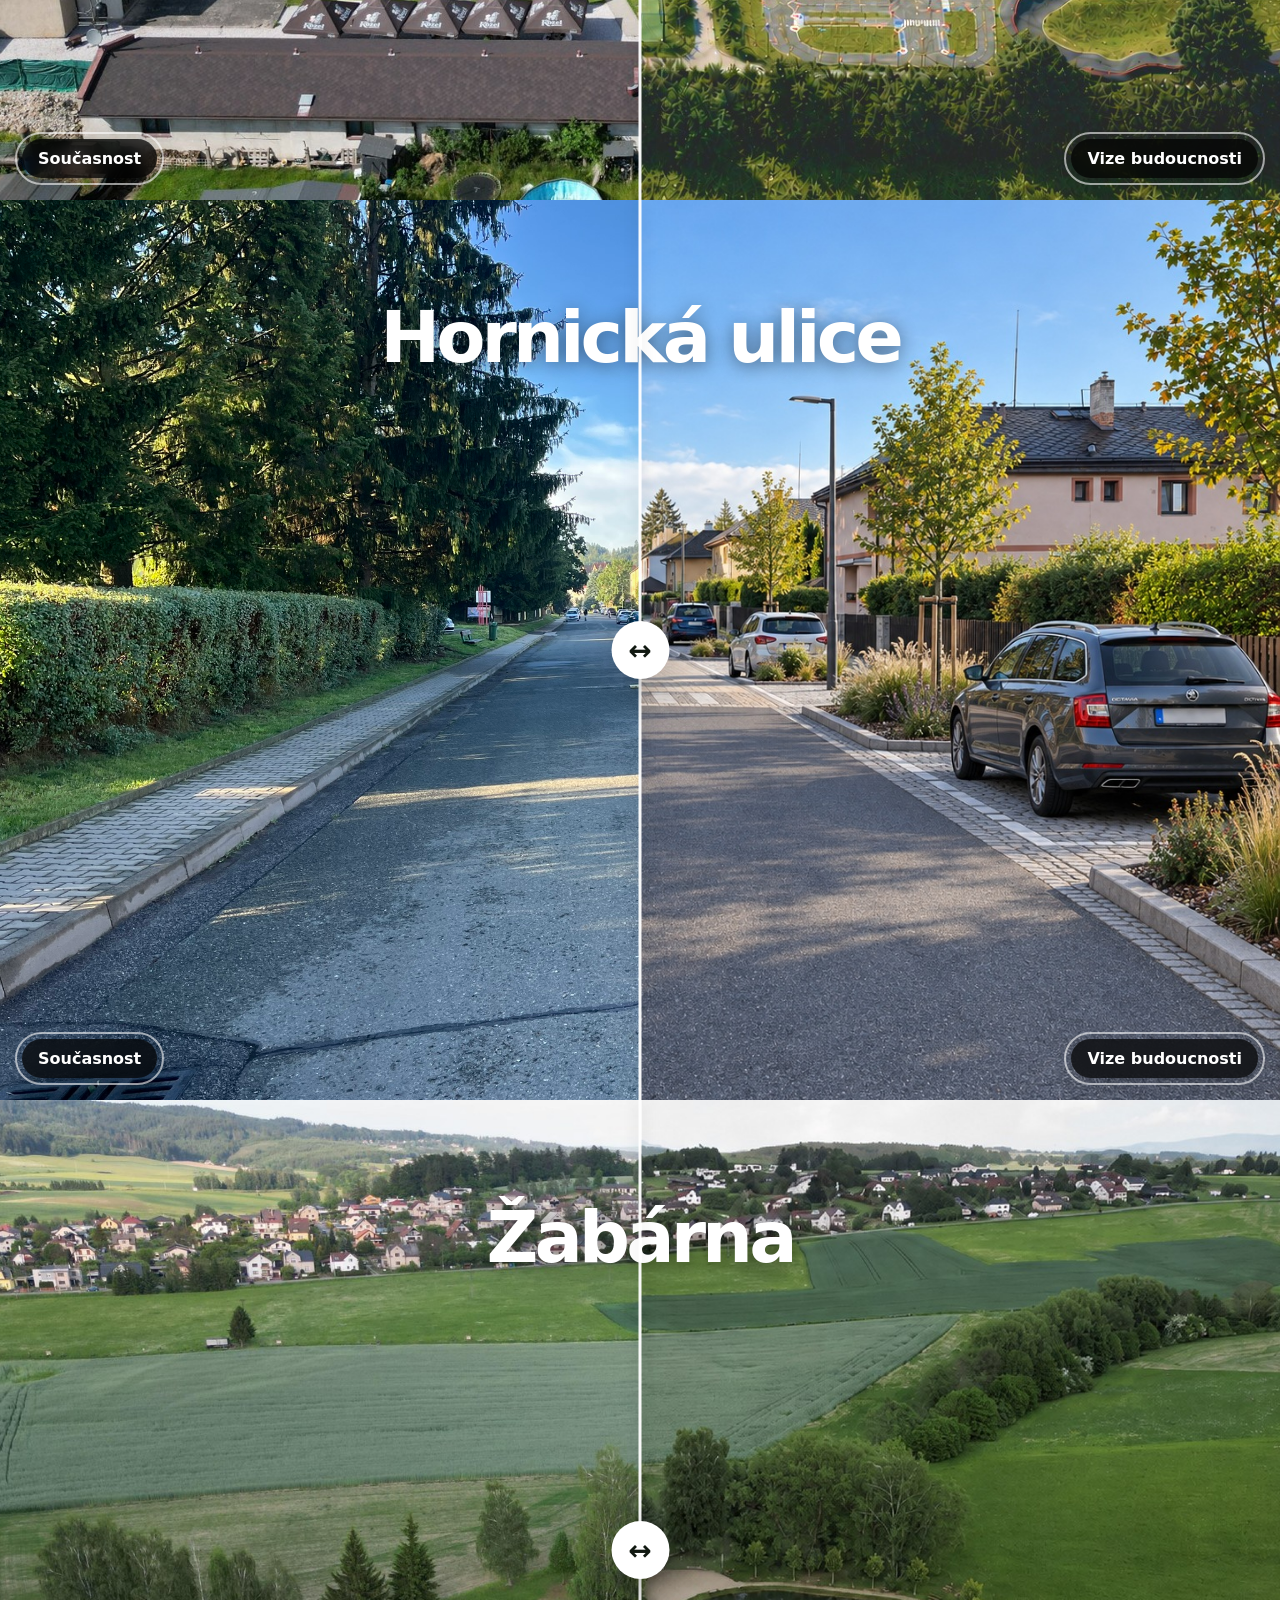
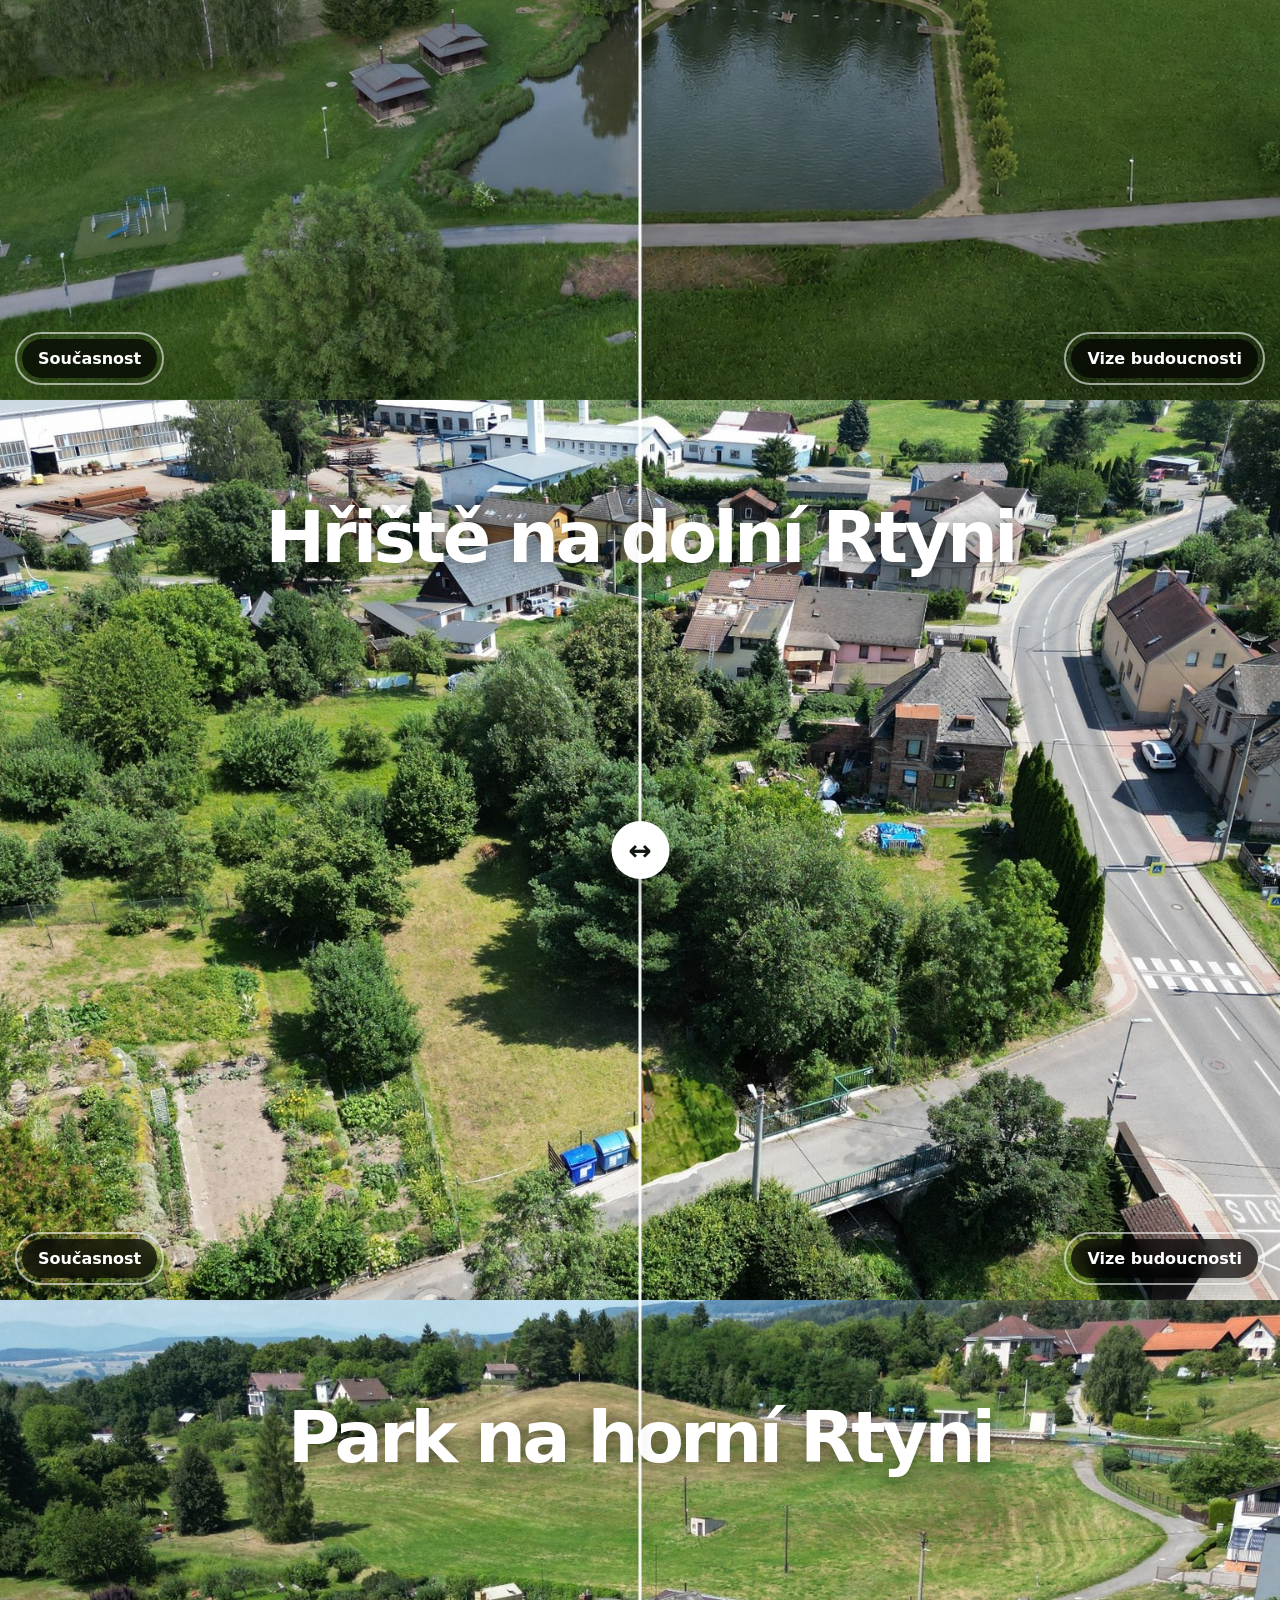
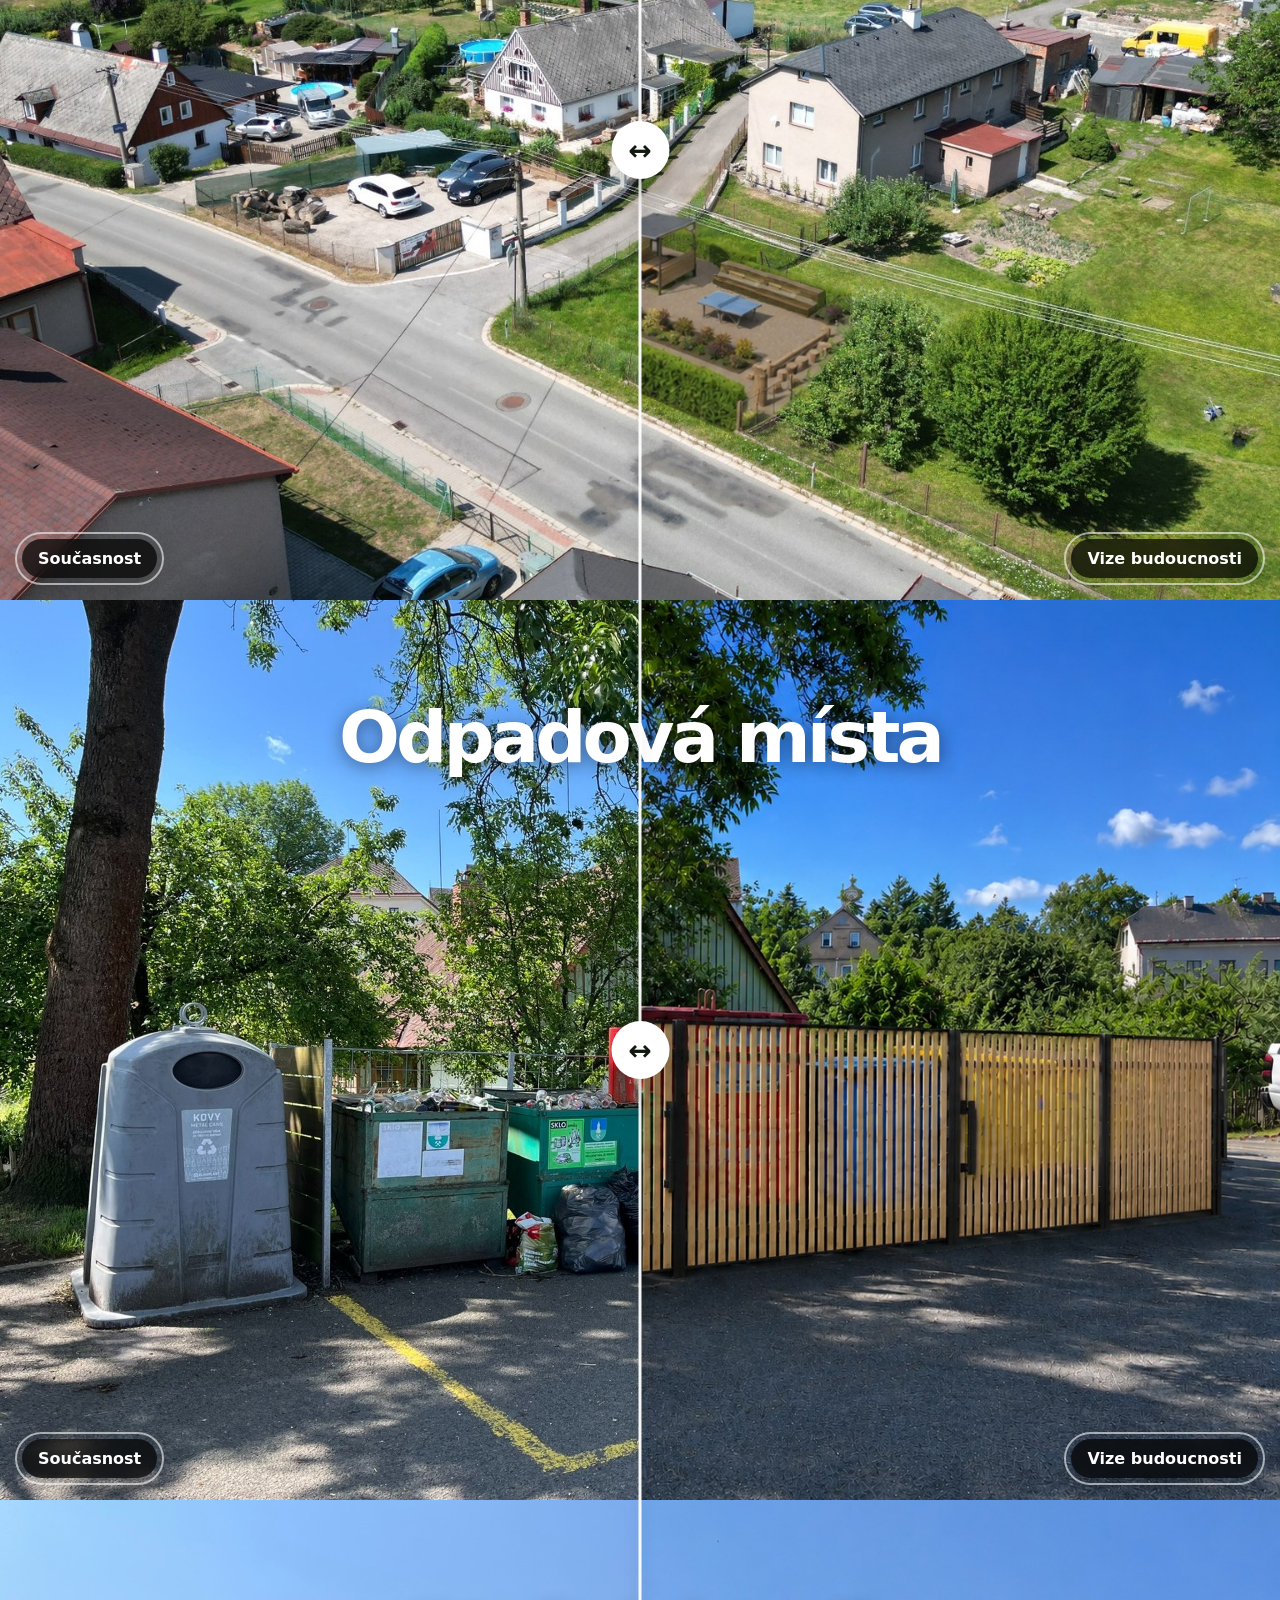
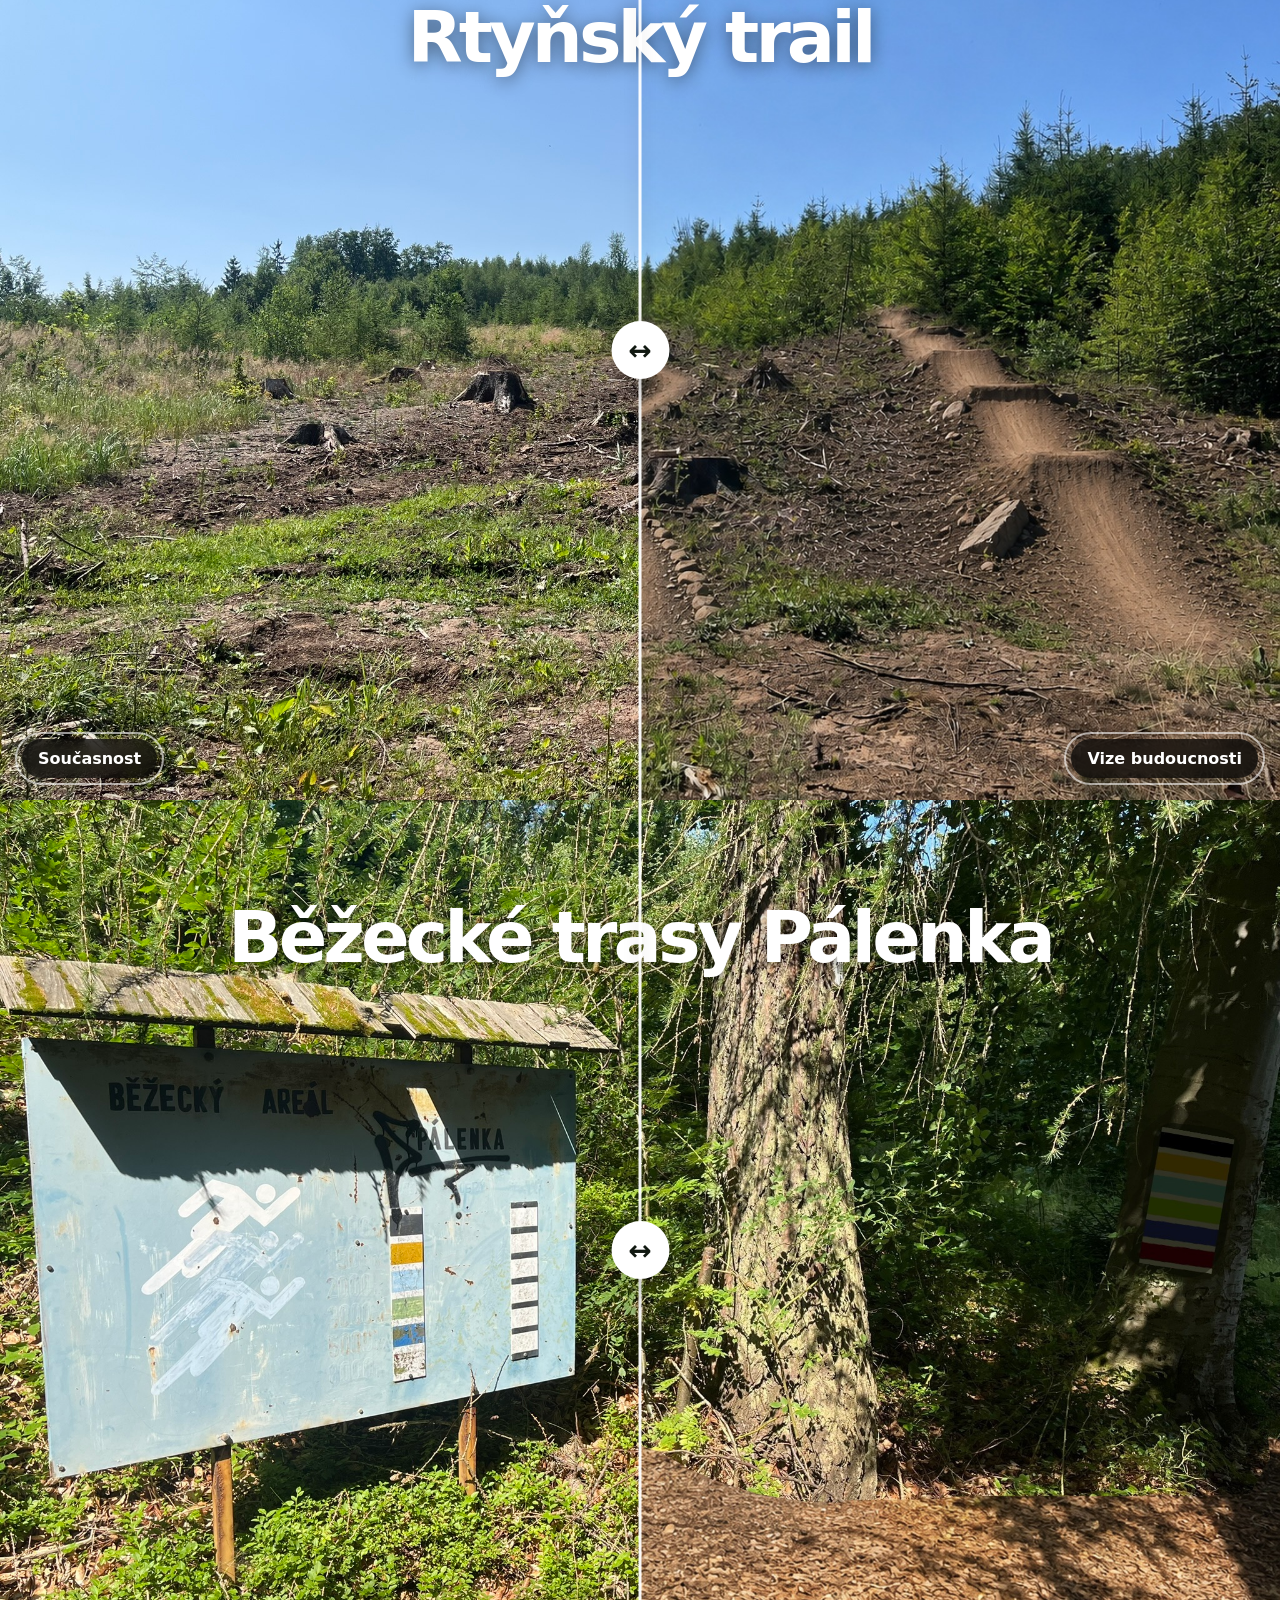
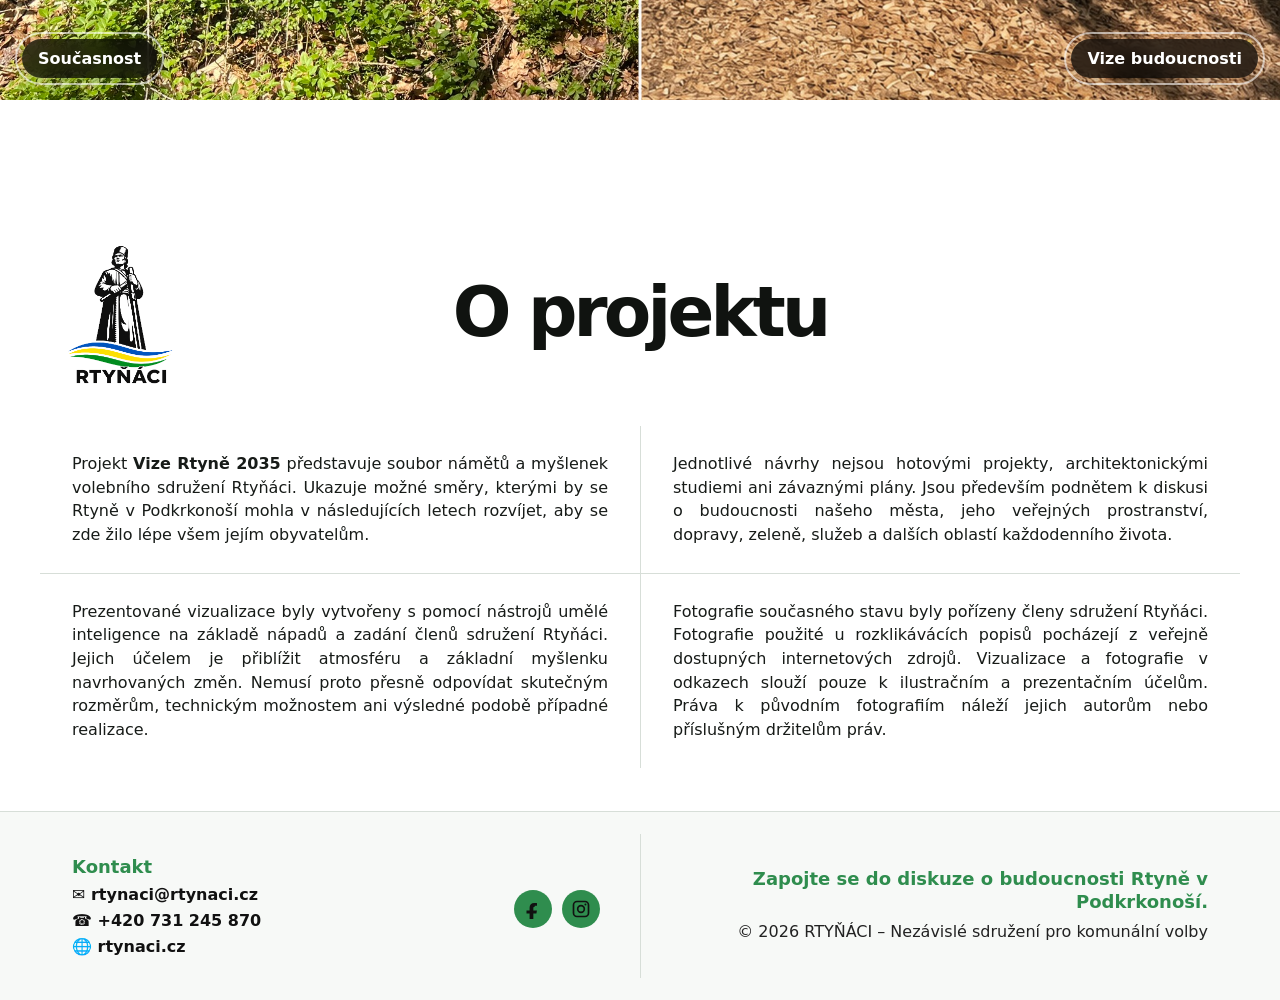
==== commit 5120f6d1: "heslo" ====
--- a/index.html
+++ b/index.html
@@ -6,73 +6,9 @@
   <title>Vize Rtyně 2035</title>
   <meta name="description" content="Prezentace vizí Rtyně v Podkrkonoší volebního sdružení Rtyňáci." />
   <link rel="stylesheet" href="style.css" />
-  <style>
-body.is-locked{
-    overflow:hidden;
-}
-body.is-locked > *:not(#passwordGate){
-    pointer-events:none;
-    user-select:none;
-}
-#passwordGate{
-    position:fixed;
-    inset:0;
-    background:#1d2b1f;
-    display:flex;
-    justify-content:center;
-    align-items:center;
-    z-index:99999;
-    color:white;
-    font-family:Arial,sans-serif;
-}
-.password-box{
-    background:#2b3b2d;
-    padding:40px;
-    border-radius:15px;
-    width:360px;
-    text-align:center;
-}
-.password-box input{
-    width:100%;
-    padding:12px;
-    margin:15px 0;
-    font-size:18px;
-}
-.password-box button{
-    width:100%;
-    padding:12px;
-    font-size:18px;
-    cursor:pointer;
-}
-#passwordError{
-    color:#ffb5b5;
-    margin-top:10px;
-}
-</style>
 </head>
 <body>
-
   
-<div id="passwordGate">
-  <form class="password-box" id="passwordForm">
-    <h1>Vize Rtyně 2035</h1>
-
-    <p>Tato prezentace je v pracovní verzi.<br>Zadejte přístupové heslo.</p>
-
-    <input
-      id="passwordInput"
-      type="password"
-      placeholder="Heslo"
-      autocomplete="current-password"
-      autofocus
-    >
-
-    <button type="submit">Vstoupit</button>
-
-    <div id="passwordError"></div>
-  </form>
-</div>
-
 <div class="welcome-screen" id="welcomeScreen">
   <div class="welcome-screen__content">
 
@@ -368,41 +304,7 @@
   <script src="slider.js"></script>
   <script src="hotspots.js"></script>
   <script src="script.js"></script>
-  <script>
-(function () {
-
-const PASSWORD = window.SETTINGS?.password || "ks40";
-
-const gate = document.getElementById("passwordGate");
-const form = document.getElementById("passwordForm");
-const input = document.getElementById("passwordInput");
-const error = document.getElementById("passwordError");
-
-document.body.classList.add("is-locked");
-
-function unlock(){
-    gate.style.display="none";
-    document.body.classList.remove("is-locked");
-}
-
-form.addEventListener("submit",function(e){
-
-    e.preventDefault();
-
-    if(input.value===PASSWORD){
-
-              unlock();
-
-    }else{
-
-        error.textContent="Špatné heslo - mazej pryč";
-        input.value="";
-    }
-
-});
-
-})();
-</script>
+ 
      <script src="local-editor-link.js"></script>
 </body>
 </html>
